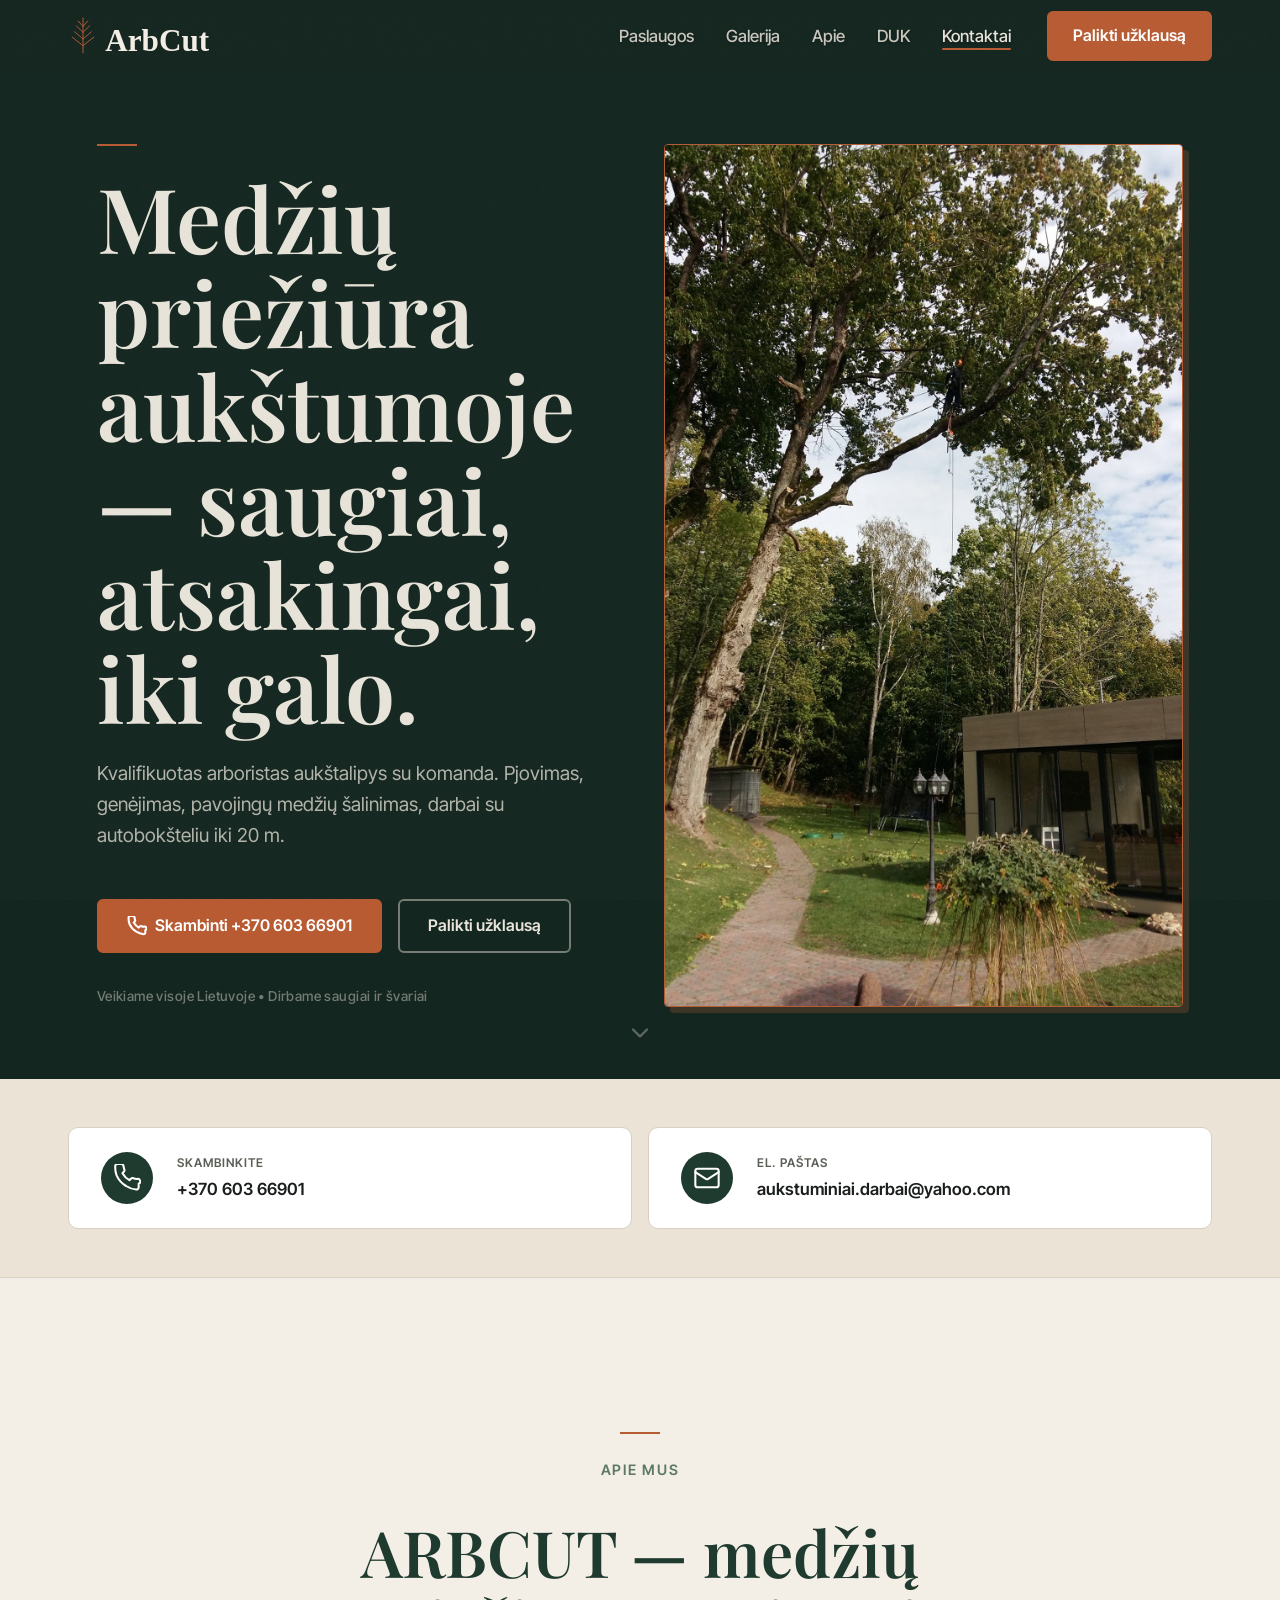
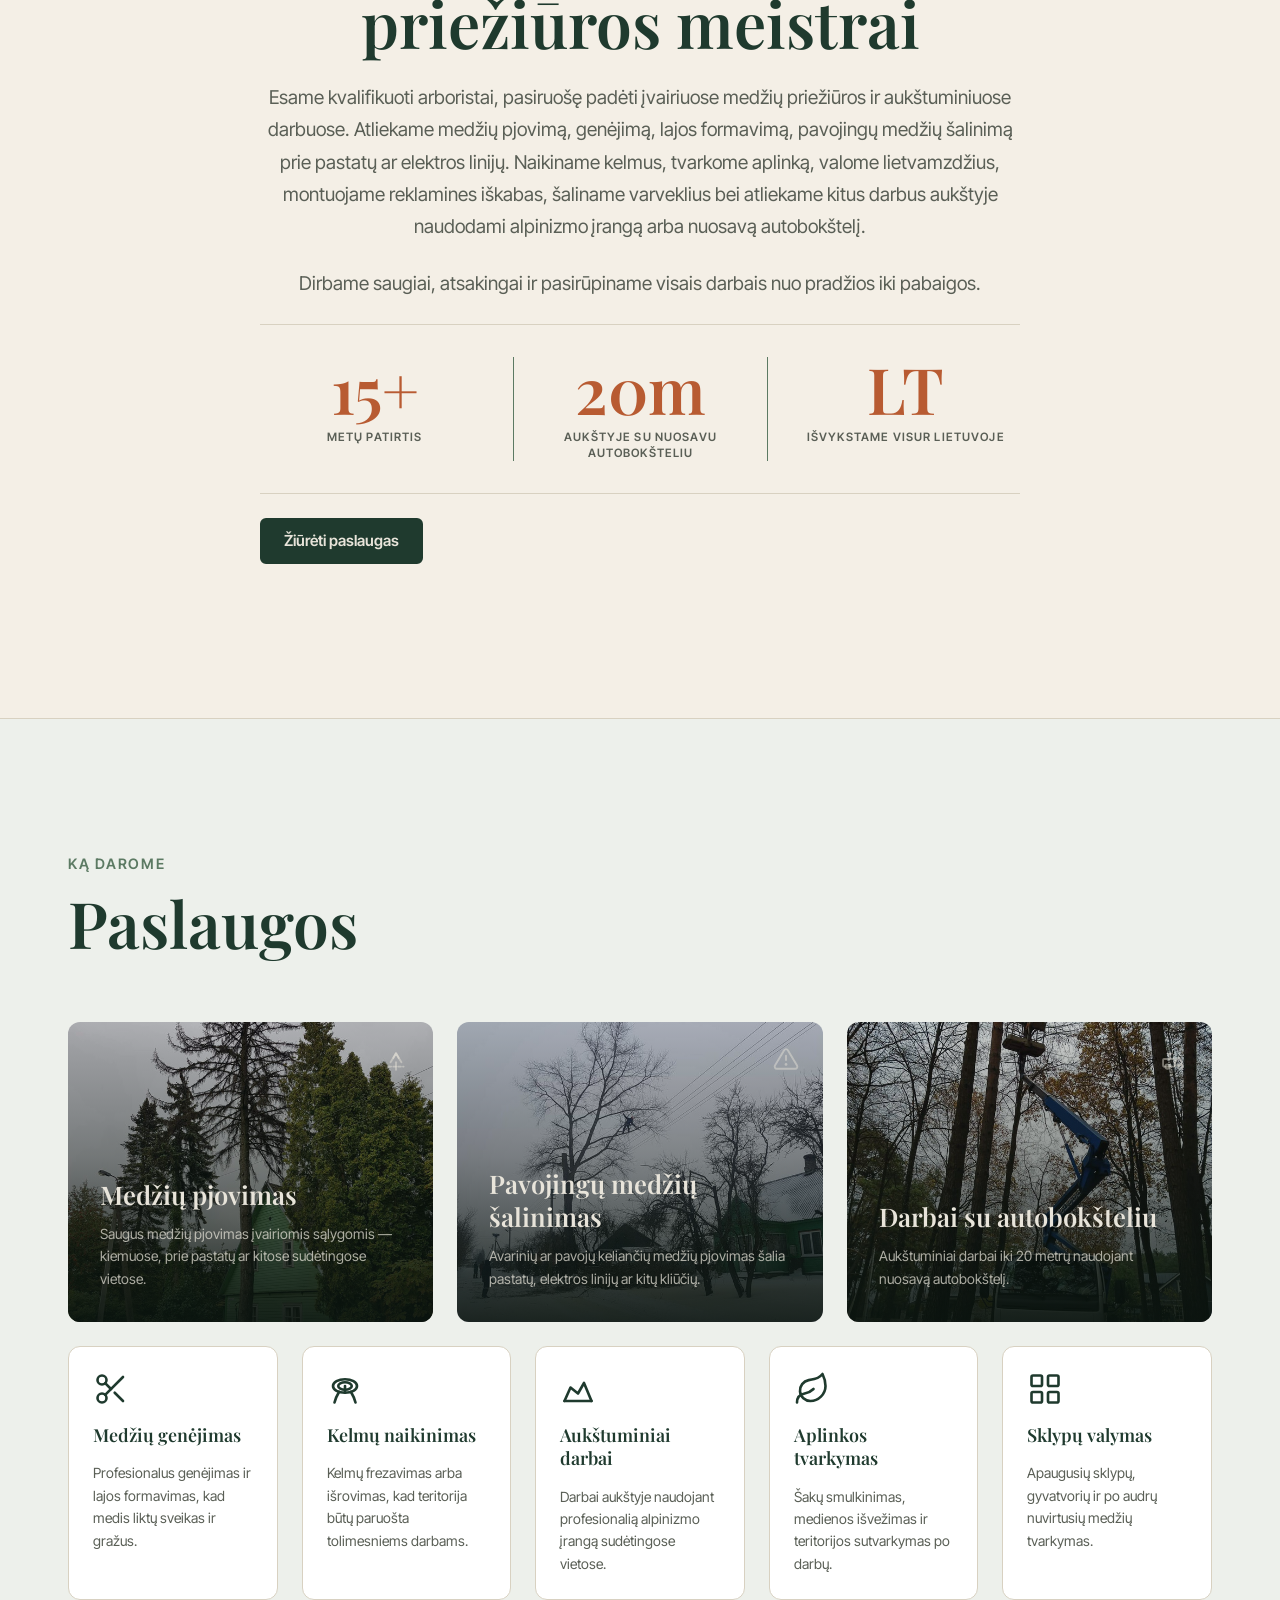
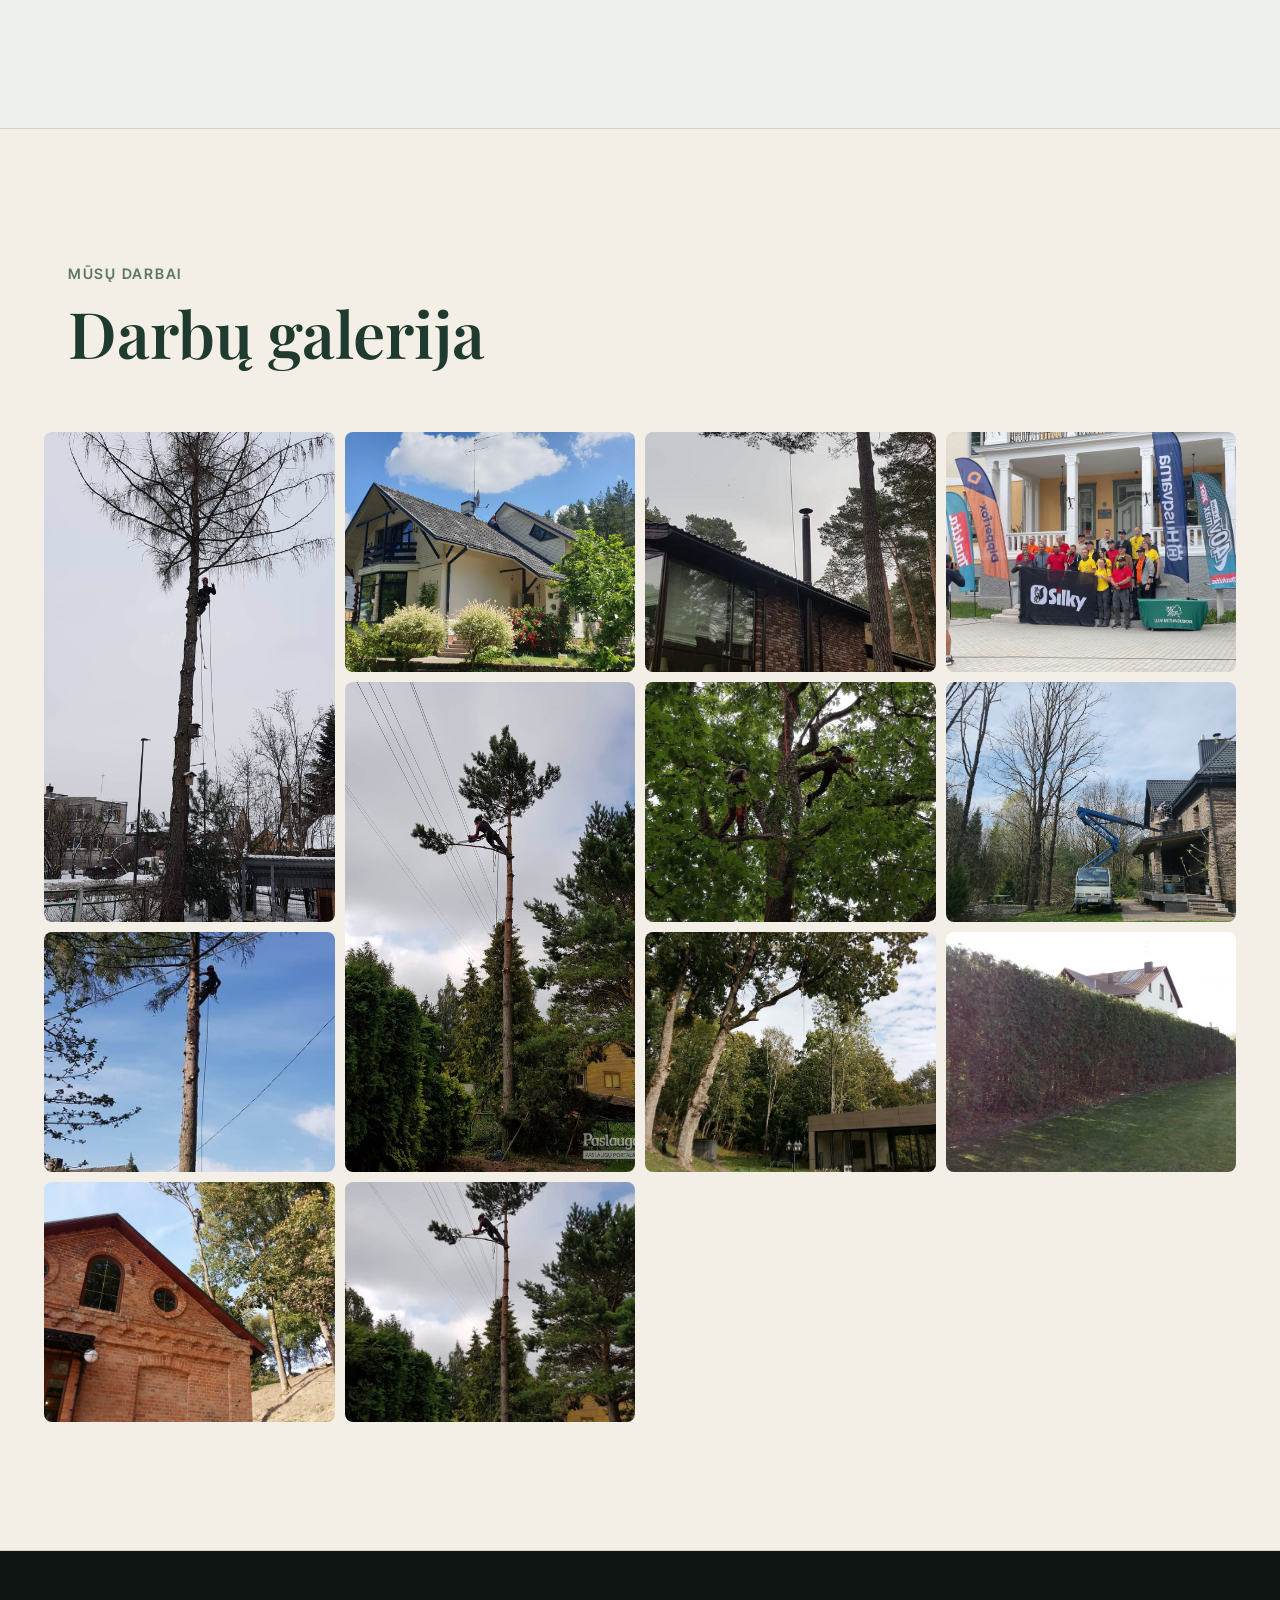
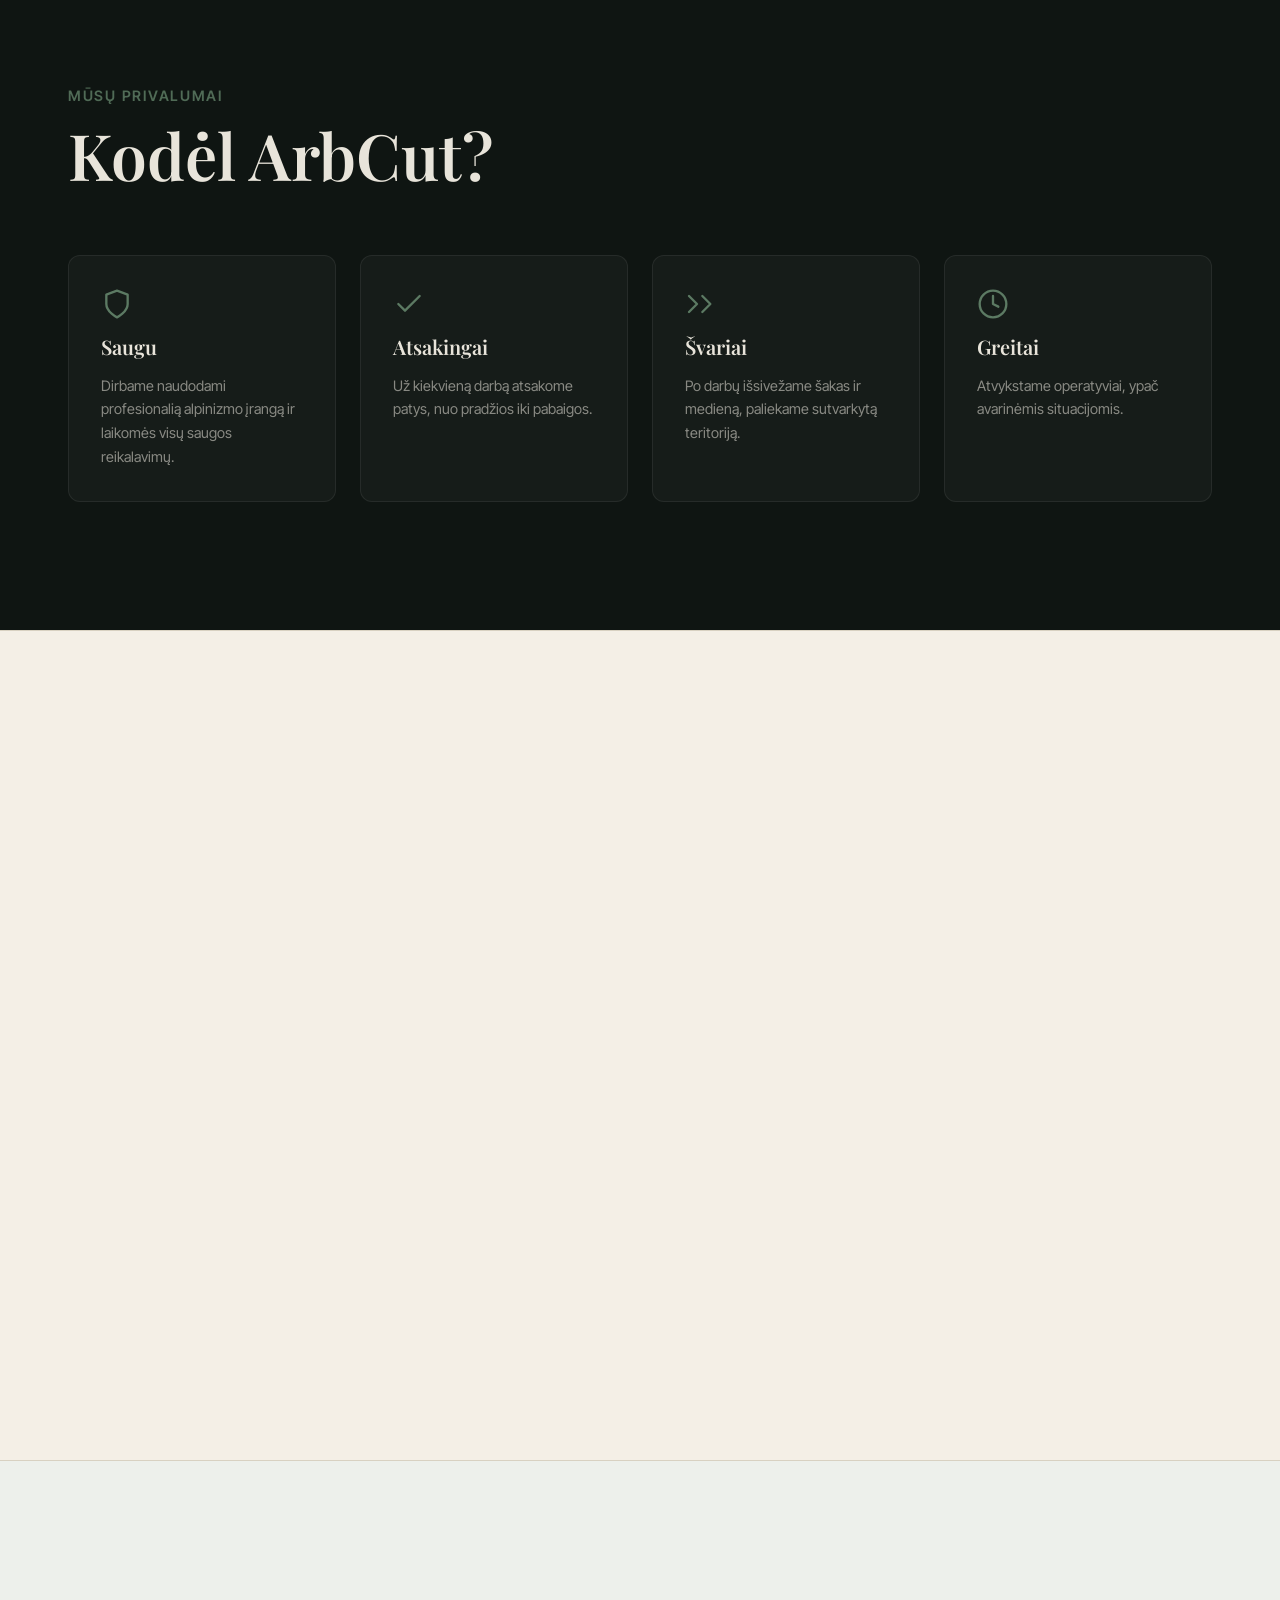
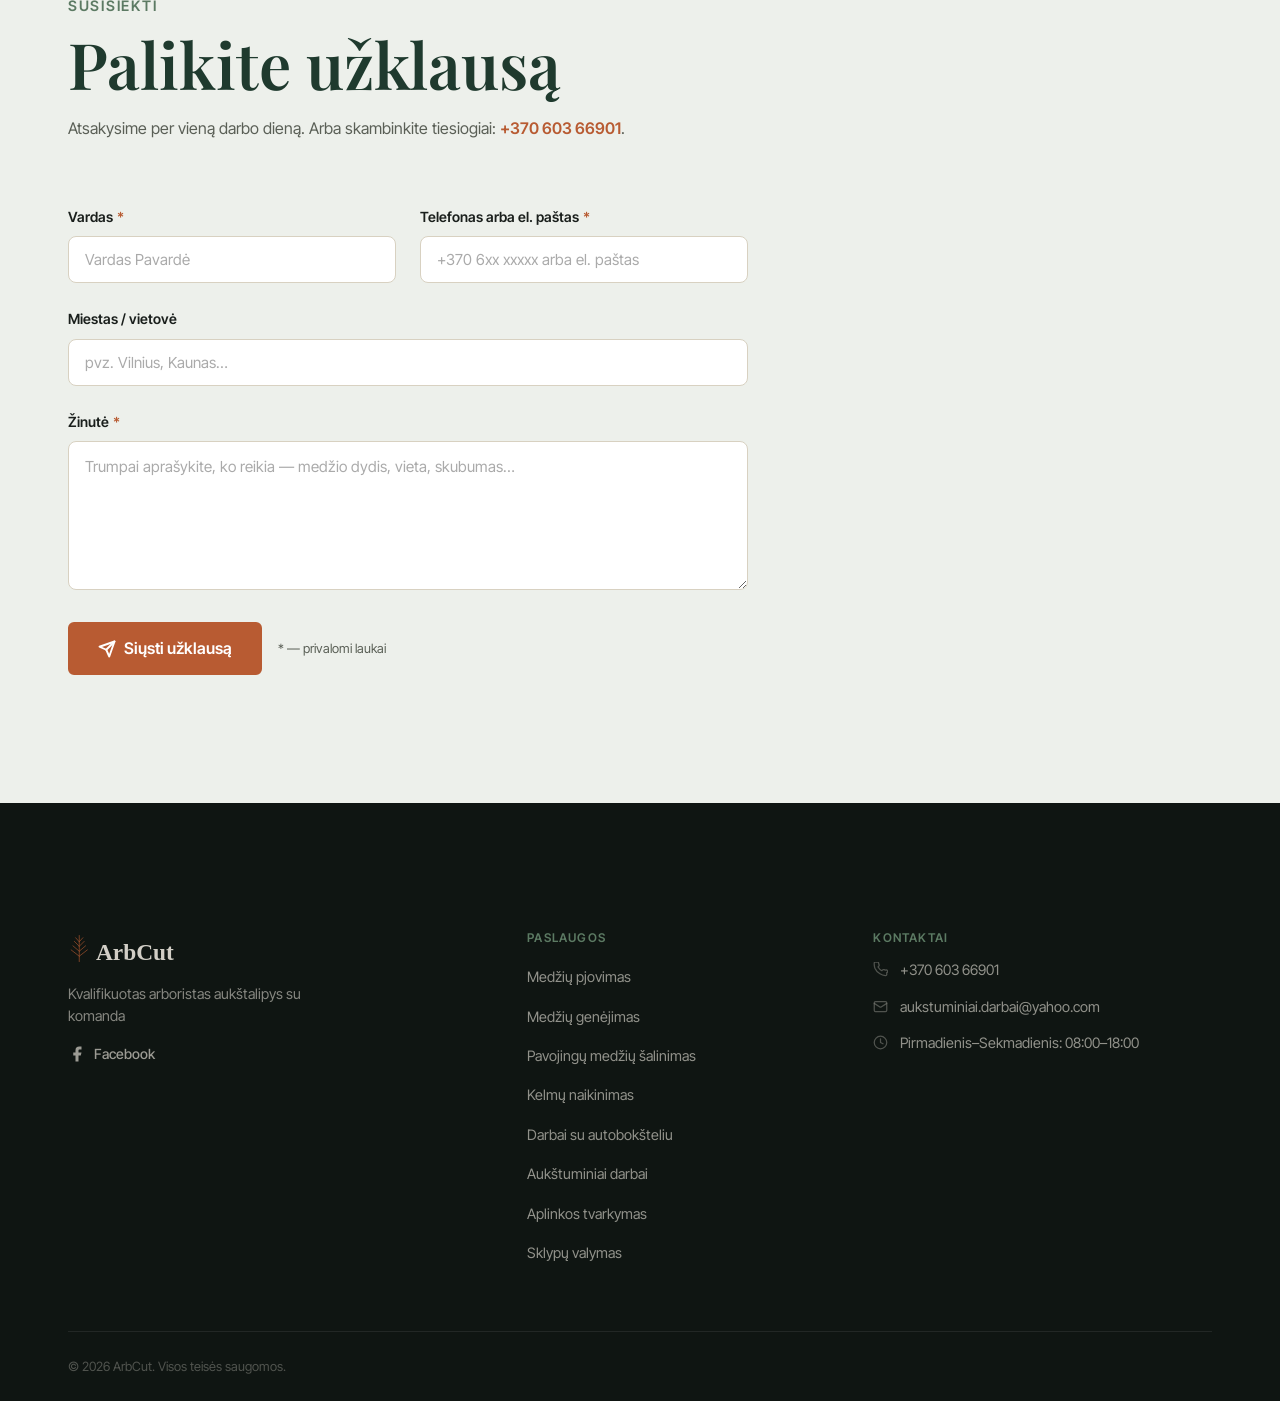
==== index.html @ 5ac26aef "Initial commit" ====
<!DOCTYPE html>
<html lang="lt">

<head>
  <meta charset="UTF-8" />
  <meta name="viewport" content="width=device-width, initial-scale=1.0" />

  <title>ArbCut — Medžių priežiūra ir aukštuminiai darbai Lietuvoje</title>
  <meta name="description"
    content="Kvalifikuotas arboristas aukštalipys. Medžių pjovimas, genėjimas, pavojingų medžių šalinimas, darbai su autobokšteliu iki 20 m. Skambinkite: +370 603 66901." />

  <!-- Open Graph -->
  <meta property="og:title" content="ArbCut — Medžių priežiūra ir aukštuminiai darbai Lietuvoje" />
  <meta property="og:description"
    content="Kvalifikuotas arboristas aukštalipys. Medžių pjovimas, genėjimas, pavojingų medžių šalinimas, darbai su autobokšteliu iki 20 m." />
  <meta property="og:type" content="website" />
  <meta property="og:image" content="assets/images/hero (2).jpg" />

  <!-- Fonts -->
  <link rel="preconnect" href="https://fonts.googleapis.com">
  <link rel="preconnect" href="https://fonts.gstatic.com" crossorigin>
  <link href="https://fonts.googleapis.com/css2?family=Playfair+Display:ital,wght@0,500;0,600;0,700;0,800;1,700&family=Inter+Tight:wght@400;500;600&display=swap" rel="stylesheet">

  <link rel="icon" type="image/svg+xml" href="assets/favicon.svg" />
  <link rel="stylesheet" href="styles.css" />

  <!-- Structured data -->
  <script type="application/ld+json">
  {
    "@context": "https://schema.org",
    "@type": "LocalBusiness",
    "name": "ArbCut",
    "telephone": "+37060366901",
    "email": "aukstuminiai.darbai@yahoo.com",
    "openingHours": "Mo-Su 08:00-18:00",
    "areaServed": { "@type": "Country", "name": "Lithuania" },
    "description": "Kvalifikuoti arboristai aukštalipiai. Medžių pjovimas, genėjimas, pavojingų medžių šalinimas, darbai su autobokšteliu."
  }
  </script>
</head>

<body>

  <!-- ============================================================
       HEADER
       ============================================================ -->
  <header class="site-header" id="top" role="banner">
    <div class="site-header__inner container">

      <a href="#top" class="site-header__logo" aria-label="ArbCut — grįžti į viršų">
        <img src="assets/logo-horizontal-light.svg" alt="ArbCut" class="site-header__logo-img site-header__logo--light" width="168" height="48" />
        <img src="assets/logo-horizontal.svg" alt="" class="site-header__logo-img site-header__logo--dark" width="168" height="48" aria-hidden="true" />
      </a>

      <nav class="site-nav" aria-label="Pagrindinis meniu">
        <ul class="site-nav__list" role="list">
          <li><a href="#paslaugos" class="site-nav__link">Paslaugos</a></li>
          <li><a href="#galerija" class="site-nav__link">Galerija</a></li>
          <li><a href="#apie" class="site-nav__link">Apie</a></li>
          <li><a href="#duk" class="site-nav__link">DUK</a></li>
          <li><a href="#kontaktai" class="site-nav__link">Kontaktai</a></li>
        </ul>
      </nav>

      <button type="button" class="btn btn--call site-header__cta" id="header-modal-trigger"
        data-modal-trigger aria-haspopup="dialog">
        Palikti užklausą
      </button>

      <button class="hamburger" aria-label="Atidaryti meniu" aria-expanded="false" aria-controls="mobile-menu">
        <span class="hamburger__bar"></span>
        <span class="hamburger__bar"></span>
        <span class="hamburger__bar"></span>
      </button>

    </div>
  </header>

  <!-- Mobile nav overlay -->
  <div class="mobile-menu" id="mobile-menu" role="dialog" aria-modal="true" aria-label="Mobilusis meniu" hidden>
    <button class="mobile-menu__close" aria-label="Uždaryti meniu">
      <svg width="24" height="24" viewBox="0 0 24 24" fill="none" stroke="currentColor" stroke-width="2"
        stroke-linecap="round" aria-hidden="true">
        <line x1="18" y1="6" x2="6" y2="18" />
        <line x1="6" y1="6" x2="18" y2="18" />
      </svg>
    </button>
    <nav>
      <ul class="mobile-menu__list" role="list">
        <li><a href="#paslaugos" class="mobile-menu__link">Paslaugos</a></li>
        <li><a href="#galerija" class="mobile-menu__link">Galerija</a></li>
        <li><a href="#apie" class="mobile-menu__link">Apie</a></li>
        <li><a href="#duk" class="mobile-menu__link">DUK</a></li>
        <li><a href="#kontaktai" class="mobile-menu__link">Kontaktai</a></li>
      </ul>
      <button type="button" class="btn btn--call btn--large mobile-menu__cta"
        data-modal-trigger aria-haspopup="dialog">
        Palikti užklausą
      </button>
    </nav>
  </div>

  <main>

    <!-- ============================================================
         HERO — solid forest-deep background, text left / photo right
         ============================================================ -->
    <section class="hero" id="hero" aria-label="Pagrindinis blokas">

      <div class="hero__inner container">

        <div class="hero__text">
          <div class="hero__rule" aria-hidden="true"></div>
          <h1 class="hero__headline js-reveal">
            Medžių priežiūra aukštumoje — saugiai, atsakingai, iki galo.
          </h1>
          <p class="hero__subheadline js-reveal">
            Kvalifikuotas arboristas aukštalipys su komanda. Pjovimas, genėjimas, pavojingų medžių šalinimas,
            darbai su autobokšteliu iki&nbsp;20&nbsp;m.
          </p>
          <div class="hero__ctas js-reveal">
            <a href="tel:+37060366901" class="btn btn--call btn--large">
              <svg width="20" height="20" viewBox="0 0 24 24" fill="none" stroke="currentColor" stroke-width="2.5"
                stroke-linecap="round" stroke-linejoin="round" aria-hidden="true">
                <path
                  d="M22 16.92v3a2 2 0 0 1-2.18 2 19.79 19.79 0 0 1-8.63-3.07A19.5 19.5 0 0 1 3.07 9.81 19.79 19.79 0 0 1 2 1.18 2 2 0 0 1 4 0h3a2 2 0 0 1 2 1.72 12.84 12.84 0 0 0 .7 2.81 2 2 0 0 1-.45 2.11L8.09 7.91a16 16 0 0 0 6 6l1.27-1.27a2 2 0 0 1 2.11-.45 12.84 12.84 0 0 0 2.81.7A2 2 0 0 1 22 16.92z" />
              </svg>
              Skambinti +370&nbsp;603&nbsp;66901
            </a>
            <button type="button" class="btn btn--outline-light btn--large"
              data-modal-trigger aria-haspopup="dialog">
              Palikti užklausą
            </button>
          </div>
          <p class="hero__trust js-reveal">
            Veikiame visoje Lietuvoje&nbsp;•&nbsp;Dirbame saugiai ir švariai
          </p>
        </div>

        <div class="hero__photo-col">
          <img src="assets/images/hero (2).jpg" alt="ArbCut arboristas dirba aukštumoje" class="hero__photo" loading="eager" />
        </div>

      </div>

      <div class="hero__scroll-indicator" aria-hidden="true">
        <svg width="28" height="28" viewBox="0 0 24 24" fill="none" stroke="currentColor" stroke-width="2"
          stroke-linecap="round" stroke-linejoin="round">
          <polyline points="6 9 12 15 18 9" />
        </svg>
      </div>

    </section>

    <!-- ============================================================
         CONTACT STRIP
         ============================================================ -->
    <section class="contact-strip" id="kontaktai-strip" aria-label="Greiti kontaktai">
      <div class="container">
        <div class="contact-strip__grid">

          <a href="tel:+37060366901" class="contact-card">
            <div class="contact-card__icon" aria-hidden="true">
              <svg width="28" height="28" viewBox="0 0 24 24" fill="none" stroke="currentColor" stroke-width="1.75"
                stroke-linecap="round" stroke-linejoin="round">
                <path
                  d="M22 16.92v3a2 2 0 0 1-2.18 2 19.79 19.79 0 0 1-8.63-3.07A19.5 19.5 0 0 1 3.07 9.81 19.79 19.79 0 0 1 2 1.18 2 2 0 0 1 4 0h3a2 2 0 0 1 2 1.72 12.84 12.84 0 0 0 .7 2.81 2 2 0 0 1-.45 2.11L8.09 7.91a16 16 0 0 0 6 6l1.27-1.27a2 2 0 0 1 2.11-.45 12.84 12.84 0 0 0 2.81.7A2 2 0 0 1 22 16.92z" />
              </svg>
            </div>
            <div class="contact-card__body">
              <span class="contact-card__label">Skambinkite</span>
              <span class="contact-card__value">+370 603 66901</span>
            </div>
          </a>

          <a href="mailto:aukstuminiai.darbai@yahoo.com" class="contact-card">
            <div class="contact-card__icon" aria-hidden="true">
              <svg width="28" height="28" viewBox="0 0 24 24" fill="none" stroke="currentColor" stroke-width="1.75"
                stroke-linecap="round" stroke-linejoin="round">
                <rect x="2" y="4" width="20" height="16" rx="2" />
                <path d="m22 7-8.97 5.7a1.94 1.94 0 0 1-2.06 0L2 7" />
              </svg>
            </div>
            <div class="contact-card__body">
              <span class="contact-card__label">El. paštas</span>
              <span class="contact-card__value">aukstuminiai.darbai@yahoo.com</span>
            </div>
          </a>

        </div>
      </div>
    </section>

    <!-- ============================================================
         ABOUT
         ============================================================ -->
    <section class="about" id="apie" aria-label="Apie ArbCut">
      <div class="container">
        <div class="about__content">

          <div class="about__rule js-reveal-scroll" aria-hidden="true"></div>
          <span class="section-eyebrow js-reveal-scroll">APIE MUS</span>
          <h2 class="about__title js-reveal-scroll">ARBCUT — medžių priežiūros meistrai</h2>
          <p class="about__body js-reveal-scroll">
            Esame kvalifikuoti arboristai, pasiruošę padėti įvairiuose medžių priežiūros ir aukštuminiuose darbuose.
            Atliekame medžių pjovimą, genėjimą, lajos formavimą, pavojingų medžių šalinimą prie pastatų ar elektros
            linijų. Naikiname kelmus, tvarkome aplinką, valome lietvamzdžius, montuojame reklamines iškabas, šaliname
            varveklius bei atliekame kitus darbus aukštyje naudodami alpinizmo įrangą arba nuosavą autobokštelį.
          </p>
          <p class="about__body js-reveal-scroll">
            Dirbame saugiai, atsakingai ir pasirūpiname visais darbais nuo pradžios iki pabaigos.
          </p>

          <div class="about__stats js-reveal-scroll">
            <div class="about__stat">
              <strong>15+</strong>
              <span>metų patirtis</span>
            </div>
            <div class="about__stat">
              <strong>20m</strong>
              <span>Aukštyje su nuosavu autobokšteliu</span>
            </div>
            <div class="about__stat">
              <strong>LT</strong>
              <span>Išvykstame visur Lietuvoje</span>
            </div>
          </div>

          <a href="#paslaugos" class="btn btn--forest js-reveal-scroll">Žiūrėti paslaugas</a>

        </div>
      </div>
    </section>

    <!-- ============================================================
         SERVICES
         ============================================================ -->
    <section class="services" id="paslaugos" aria-label="Paslaugos">
      <div class="container">
        <div class="section-header js-reveal-scroll">
          <span class="section-eyebrow">KĄ DAROME</span>
          <h2 class="section-title">Paslaugos</h2>
        </div>

        <!-- Featured 3: money-making services with background photos -->
        <div class="services__featured">

          <article class="service-card service-card--featured js-reveal-scroll"
            style="background-image: url('assets/images/Work1.jpg')">
            <div class="service-card__icon" aria-hidden="true">
              <svg width="28" height="28" viewBox="0 0 24 24" fill="none" stroke="currentColor" stroke-width="1.75"
                stroke-linecap="round" stroke-linejoin="round">
                <line x1="12" y1="22" x2="12" y2="15" />
                <path d="M7 15l5-8 5 8" />
                <path d="M9.5 11l2.5-4.5 2.5 4.5" />
                <line x1="5" y1="19" x2="19" y2="19" stroke-dasharray="2.5 2" />
              </svg>
            </div>
            <div class="service-card__featured-body">
              <h3 class="service-card__title">Medžių pjovimas</h3>
              <p class="service-card__desc">Saugus medžių pjovimas įvairiomis sąlygomis — kiemuose, prie pastatų ar
                kitose sudėtingose vietose.</p>
            </div>
          </article>

          <article class="service-card service-card--featured js-reveal-scroll"
            style="background-image: url('assets/images/Laidai.jpg')">
            <div class="service-card__icon" aria-hidden="true">
              <svg width="28" height="28" viewBox="0 0 24 24" fill="none" stroke="currentColor" stroke-width="1.75"
                stroke-linecap="round" stroke-linejoin="round">
                <path
                  d="M10.29 3.86L1.82 18a2 2 0 0 0 1.71 3h16.94a2 2 0 0 0 1.71-3L13.71 3.86a2 2 0 0 0-3.42 0z" />
                <line x1="12" y1="9" x2="12" y2="13" />
                <line x1="12" y1="17" x2="12.01" y2="17" stroke-width="2.5" />
              </svg>
            </div>
            <div class="service-card__featured-body">
              <h3 class="service-card__title">Pavojingų medžių šalinimas</h3>
              <p class="service-card__desc">Avarinių ar pavojų keliančių medžių pjovimas šalia pastatų, elektros
                linijų ar kitų kliūčių.</p>
            </div>
          </article>

          <article class="service-card service-card--featured js-reveal-scroll"
            style="background-image: url('assets/images/Technika.jpg')">
            <div class="service-card__icon" aria-hidden="true">
              <svg width="28" height="28" viewBox="0 0 24 24" fill="none" stroke="currentColor" stroke-width="1.75"
                stroke-linecap="round" stroke-linejoin="round">
                <rect x="1" y="12" width="11" height="7" rx="1" />
                <path d="M12 15.5l3-5 3 3.5v4H12" />
                <circle cx="5" cy="19" r="2" />
                <circle cx="17" cy="19" r="2" />
                <line x1="7" y1="12" x2="7" y2="7" />
                <line x1="5" y1="7" x2="9" y2="7" />
              </svg>
            </div>
            <div class="service-card__featured-body">
              <h3 class="service-card__title">Darbai su autobokšteliu</h3>
              <p class="service-card__desc">Aukštuminiai darbai iki 20 metrų naudojant nuosavą autobokštelį.</p>
            </div>
          </article>

        </div>

        <!-- Secondary 5: supporting services -->
        <div class="services__grid services__grid--secondary">

          <article class="service-card js-reveal-scroll">
            <div class="service-card__icon" aria-hidden="true">
              <svg width="36" height="36" viewBox="0 0 24 24" fill="none" stroke="currentColor" stroke-width="1.75"
                stroke-linecap="round" stroke-linejoin="round">
                <circle cx="6" cy="6" r="3" />
                <circle cx="6" cy="18" r="3" />
                <line x1="20" y1="4" x2="8.12" y2="15.88" />
                <line x1="14.47" y1="14.48" x2="20" y2="20" />
                <line x1="8.12" y1="8.12" x2="12" y2="12" />
              </svg>
            </div>
            <h3 class="service-card__title">Medžių genėjimas</h3>
            <p class="service-card__desc">Profesionalus genėjimas ir lajos formavimas, kad medis liktų sveikas ir
              gražus.</p>
          </article>

          <article class="service-card js-reveal-scroll">
            <div class="service-card__icon" aria-hidden="true">
              <svg width="36" height="36" viewBox="0 0 24 24" fill="none" stroke="currentColor" stroke-width="1.75"
                stroke-linecap="round" stroke-linejoin="round">
                <ellipse cx="12" cy="10" rx="8" ry="4.5" />
                <ellipse cx="12" cy="10" rx="4.5" ry="2.5" />
                <line x1="12" y1="10" x2="12" y2="14.5" />
                <path d="M8 14c-1.5 2.5-2.5 5-3 7" />
                <path d="M16 14c1.5 2.5 2.5 5 3 7" />
              </svg>
            </div>
            <h3 class="service-card__title">Kelmų naikinimas</h3>
            <p class="service-card__desc">Kelmų frezavimas arba išrovimas, kad teritorija būtų paruošta tolimesniems
              darbams.</p>
          </article>

          <article class="service-card js-reveal-scroll">
            <div class="service-card__icon" aria-hidden="true">
              <svg width="36" height="36" viewBox="0 0 24 24" fill="none" stroke="currentColor" stroke-width="1.75"
                stroke-linecap="round" stroke-linejoin="round">
                <polyline points="3,20 7,11 12,15 16,8 21,20" />
                <line x1="3" y1="20" x2="21" y2="20" />
              </svg>
            </div>
            <h3 class="service-card__title">Aukštuminiai darbai</h3>
            <p class="service-card__desc">Darbai aukštyje naudojant profesionalią alpinizmo įrangą sudėtingose
              vietose.</p>
          </article>

          <article class="service-card js-reveal-scroll">
            <div class="service-card__icon" aria-hidden="true">
              <svg width="36" height="36" viewBox="0 0 24 24" fill="none" stroke="currentColor" stroke-width="1.75"
                stroke-linecap="round" stroke-linejoin="round">
                <path d="M11 20A7 7 0 0 1 9.8 6.1C15.5 5 17 4.48 19 2c1 2 2 4.18 2 8 0 5.5-4.78 10-10 10z" />
                <path d="M2 21c0-3 1.85-5.36 5.08-6C9.5 14.52 12 13 13 12" />
              </svg>
            </div>
            <h3 class="service-card__title">Aplinkos tvarkymas</h3>
            <p class="service-card__desc">Šakų smulkinimas, medienos išvežimas ir teritorijos sutvarkymas po darbų.</p>
          </article>

          <article class="service-card js-reveal-scroll">
            <div class="service-card__icon" aria-hidden="true">
              <svg width="36" height="36" viewBox="0 0 24 24" fill="none" stroke="currentColor" stroke-width="1.75"
                stroke-linecap="round" stroke-linejoin="round">
                <rect x="3" y="3" width="7" height="7" rx="1" />
                <rect x="14" y="3" width="7" height="7" rx="1" />
                <rect x="14" y="14" width="7" height="7" rx="1" />
                <rect x="3" y="14" width="7" height="7" rx="1" />
              </svg>
            </div>
            <h3 class="service-card__title">Sklypų valymas</h3>
            <p class="service-card__desc">Apaugusių sklypų, gyvatvorių ir po audrų nuvirtusių medžių tvarkymas.</p>
          </article>

        </div>
      </div>
    </section>

    <!-- ============================================================
         GALLERY
         ============================================================ -->
    <section class="gallery" id="galerija" aria-label="Darbų galerija">
      <div class="container">
        <div class="section-header js-reveal-scroll">
          <span class="section-eyebrow">MŪSŲ DARBAI</span>
          <h2 class="section-title">Darbų galerija</h2>
        </div>
      </div>

      <div class="gallery__grid" role="list" aria-label="Darbų nuotraukos">

        <button class="gallery__item gallery__item--tall" role="listitem"
          data-src="assets/images/gallery/469310067_1019557870184363_5116671743805972945_n.jpg"
          data-caption="ArbCut darbai aukštumoje"
          aria-label="Atidaryti nuotrauką: ArbCut darbai aukštumoje">
          <img src="assets/images/gallery/469310067_1019557870184363_5116671743805972945_n.jpg"
            alt="ArbCut darbai aukštumoje" loading="lazy" />
          <span class="gallery__caption">Darbai aukštumoje</span>
        </button>

        <button class="gallery__item" role="listitem" data-src="assets/images/gallery/hero.jpg"
          data-caption="ArbCut arboristo darbai"
          aria-label="Atidaryti nuotrauką: ArbCut arboristo darbai">
          <img src="assets/images/gallery/hero.jpg" alt="ArbCut arboristo darbai" loading="lazy" />
          <span class="gallery__caption">ArbCut darbai</span>
        </button>

        <button class="gallery__item" role="listitem" data-src="assets/images/gallery/Geras namas.jpg"
          data-caption="Sutvarkyta aplinka prie namo"
          aria-label="Atidaryti nuotrauką: Sutvarkyta aplinka prie namo">
          <img src="assets/images/gallery/Geras namas.jpg" alt="Sutvarkyta aplinka prie namo" loading="lazy" />
          <span class="gallery__caption">Sutvarkyta aplinka</span>
        </button>

        <button class="gallery__item" role="listitem"
          data-src="assets/images/gallery/485918178_1101636811976468_3805495665804527561_n.jpg"
          data-caption="ArbCut medžių priežiūros darbai"
          aria-label="Atidaryti nuotrauką: Medžių priežiūros darbai">
          <img src="assets/images/gallery/485918178_1101636811976468_3805495665804527561_n.jpg"
            alt="ArbCut medžių priežiūros darbai" loading="lazy" />
          <span class="gallery__caption">Medžių priežiūra</span>
        </button>

        <button class="gallery__item gallery__item--tall" role="listitem"
          data-src="assets/images/gallery/Laidai2.jpg"
          data-caption="Darbai šalia elektros linijų"
          aria-label="Atidaryti nuotrauką: Darbai šalia elektros linijų">
          <img src="assets/images/gallery/Laidai2.jpg" alt="Darbai šalia elektros linijų" loading="lazy" />
          <span class="gallery__caption">Darbai prie elektros linijų</span>
        </button>

        <button class="gallery__item" role="listitem"
          data-src="assets/images/gallery/485962117_1101637068643109_4685495271631377000_n.jpg"
          data-caption="Medžių šalinimas šalia pastato"
          aria-label="Atidaryti nuotrauką: Medžių šalinimas šalia pastato">
          <img src="assets/images/gallery/485962117_1101637068643109_4685495271631377000_n.jpg"
            alt="Medžių šalinimas šalia pastato" loading="lazy" />
          <span class="gallery__caption">Šalinimas prie pastato</span>
        </button>

        <button class="gallery__item" role="listitem" data-src="assets/images/gallery/wrok3.jpg"
          data-caption="ArbCut atliktų darbų nuotrauka"
          aria-label="Atidaryti nuotrauką: ArbCut darbai">
          <img src="assets/images/gallery/wrok3.jpg" alt="ArbCut atliktų darbų nuotrauka" loading="lazy" />
          <span class="gallery__caption">ArbCut darbai</span>
        </button>

        <button class="gallery__item" role="listitem"
          data-src="assets/images/gallery/58933234_2410033542375070_8553843298911911936_n.jpg"
          data-caption="Medžio genėjimas ir lajos formavimas"
          aria-label="Atidaryti nuotrauką: Medžio genėjimas">
          <img src="assets/images/gallery/58933234_2410033542375070_8553843298911911936_n.jpg"
            alt="Medžio genėjimas ir lajos formavimas" loading="lazy" />
          <span class="gallery__caption">Genėjimas ir lajos formavimas</span>
        </button>

        <button class="gallery__item" role="listitem" data-src="assets/images/gallery/Geras namas2.jpg"
          data-caption="Aplinkos tvarkymas prie namo"
          aria-label="Atidaryti nuotrauką: Aplinkos tvarkymas prie namo">
          <img src="assets/images/gallery/Geras namas2.jpg" alt="Aplinkos tvarkymas prie namo" loading="lazy" />
          <span class="gallery__caption">Aplinkos tvarkymas</span>
        </button>

        <button class="gallery__item" role="listitem"
          data-src="assets/images/gallery/60338341_2429874783724279_1877836238128414720_n.jpg"
          data-caption="Arboristo darbai su alpinizmo įranga"
          aria-label="Atidaryti nuotrauką: Arboristo darbai">
          <img src="assets/images/gallery/60338341_2429874783724279_1877836238128414720_n.jpg"
            alt="Arboristo darbai su alpinizmo įranga" loading="lazy" />
          <span class="gallery__caption">Aukštuminiai darbai</span>
        </button>

        <button class="gallery__item" role="listitem"
          data-src="assets/images/gallery/51851939_2281558311889261_4616690763428790272_n.jpg"
          data-caption="Pavojingo medžio šalinimas"
          aria-label="Atidaryti nuotrauką: Pavojingo medžio šalinimas">
          <img src="assets/images/gallery/51851939_2281558311889261_4616690763428790272_n.jpg"
            alt="Pavojingo medžio šalinimas" loading="lazy" />
          <span class="gallery__caption">Pavojingo medžio šalinimas</span>
        </button>

        <button class="gallery__item" role="listitem"
          data-src="assets/images/gallery/67232092_2558578524187237_1548003215314780160_n.jpg"
          data-caption="Sklypų valymas ir tvarkymas"
          aria-label="Atidaryti nuotrauką: Sklypų valymas">
          <img src="assets/images/gallery/67232092_2558578524187237_1548003215314780160_n.jpg"
            alt="Sklypų valymas ir tvarkymas" loading="lazy" />
          <span class="gallery__caption">Sklypų valymas</span>
        </button>

      </div>
    </section>

    <!-- ============================================================
         WHY ARBCUT
         ============================================================ -->
    <section class="why-arbcut" id="kodel" aria-label="Kodėl ArbCut">
      <div class="container">
        <div class="section-header section-header--light js-reveal-scroll">
          <span class="section-eyebrow section-eyebrow--light">MŪSŲ PRIVALUMAI</span>
          <h2 class="section-title section-title--light">Kodėl ArbCut?</h2>
        </div>

        <div class="why__grid">

          <div class="why-card js-reveal-scroll">
            <div class="why-card__icon" aria-hidden="true">
              <svg width="32" height="32" viewBox="0 0 24 24" fill="none" stroke="currentColor" stroke-width="1.75"
                stroke-linecap="round" stroke-linejoin="round">
                <path d="M12 22s8-4 8-10V5l-8-3-8 3v7c0 6 8 10 8 10z" />
              </svg>
            </div>
            <h3 class="why-card__title">Saugu</h3>
            <p class="why-card__desc">Dirbame naudodami profesionalią alpinizmo įrangą ir laikomės visų saugos
              reikalavimų.</p>
          </div>

          <div class="why-card js-reveal-scroll">
            <div class="why-card__icon" aria-hidden="true">
              <svg width="32" height="32" viewBox="0 0 24 24" fill="none" stroke="currentColor" stroke-width="1.75"
                stroke-linecap="round" stroke-linejoin="round">
                <polyline points="20 6 9 17 4 12" />
              </svg>
            </div>
            <h3 class="why-card__title">Atsakingai</h3>
            <p class="why-card__desc">Už kiekvieną darbą atsakome patys, nuo pradžios iki pabaigos.</p>
          </div>

          <div class="why-card js-reveal-scroll">
            <div class="why-card__icon" aria-hidden="true">
              <svg width="32" height="32" viewBox="0 0 24 24" fill="none" stroke="currentColor" stroke-width="1.75"
                stroke-linecap="round" stroke-linejoin="round">
                <path d="M3 6l6 6-6 6" />
                <path d="M13 6l6 6-6 6" />
              </svg>
            </div>
            <h3 class="why-card__title">Švariai</h3>
            <p class="why-card__desc">Po darbų išsivežame šakas ir medieną, paliekame sutvarkytą teritoriją.</p>
          </div>

          <div class="why-card js-reveal-scroll">
            <div class="why-card__icon" aria-hidden="true">
              <svg width="32" height="32" viewBox="0 0 24 24" fill="none" stroke="currentColor" stroke-width="1.75"
                stroke-linecap="round" stroke-linejoin="round">
                <circle cx="12" cy="12" r="10" />
                <polyline points="12 6 12 12 16 14" />
              </svg>
            </div>
            <h3 class="why-card__title">Greitai</h3>
            <p class="why-card__desc">Atvykstame operatyviai, ypač avarinėmis situacijomis.</p>
          </div>

        </div>
      </div>
    </section>

    <!-- ============================================================
         FAQ
         ============================================================ -->
    <section class="faq" id="duk" aria-label="Dažniausiai užduodami klausimai">
      <div class="container">
        <div class="section-header js-reveal-scroll">
          <span class="section-eyebrow">DUK</span>
          <h2 class="section-title">Dažniausiai užduodami klausimai</h2>
        </div>

        <div class="faq__list" role="list">

          <details class="faq__item js-reveal-scroll" role="listitem">
            <summary class="faq__question">
              Ar dirbate visoje Lietuvoje?
              <svg class="faq__chevron" width="20" height="20" viewBox="0 0 24 24" fill="none" stroke="currentColor"
                stroke-width="2" stroke-linecap="round" stroke-linejoin="round" aria-hidden="true">
                <polyline points="6 9 12 15 18 9" />
              </svg>
            </summary>
            <div class="faq__answer">
              <p>Taip, išvykstame į visus Lietuvos regionus. Didesniems objektams sutariame individualiai.</p>
            </div>
          </details>

          <details class="faq__item js-reveal-scroll" role="listitem">
            <summary class="faq__question">
              Ar galite dirbti prie elektros linijų?
              <svg class="faq__chevron" width="20" height="20" viewBox="0 0 24 24" fill="none" stroke="currentColor"
                stroke-width="2" stroke-linecap="round" stroke-linejoin="round" aria-hidden="true">
                <polyline points="6 9 12 15 18 9" />
              </svg>
            </summary>
            <div class="faq__answer">
              <p>Taip, turime patirties dirbti pavojingose vietose šalia elektros linijų ir pastatų.</p>
            </div>
          </details>

          <details class="faq__item js-reveal-scroll" role="listitem">
            <summary class="faq__question">
              Ar išsivežate medieną ir šakas?
              <svg class="faq__chevron" width="20" height="20" viewBox="0 0 24 24" fill="none" stroke="currentColor"
                stroke-width="2" stroke-linecap="round" stroke-linejoin="round" aria-hidden="true">
                <polyline points="6 9 12 15 18 9" />
              </svg>
            </summary>
            <div class="faq__answer">
              <p>Taip, po darbų sutvarkome teritoriją ir išsivežame visas liekanas.</p>
            </div>
          </details>

          <details class="faq__item js-reveal-scroll" role="listitem">
            <summary class="faq__question">
              Koks yra darbų įkainis?
              <svg class="faq__chevron" width="20" height="20" viewBox="0 0 24 24" fill="none" stroke="currentColor"
                stroke-width="2" stroke-linecap="round" stroke-linejoin="round" aria-hidden="true">
                <polyline points="6 9 12 15 18 9" />
              </svg>
            </summary>
            <div class="faq__answer">
              <p>Kaina priklauso nuo darbų apimties ir sudėtingumo. Susisiekite — pateiksime individualų pasiūlymą.</p>
            </div>
          </details>

          <details class="faq__item js-reveal-scroll" role="listitem">
            <summary class="faq__question">
              Ar dirbate savaitgaliais?
              <svg class="faq__chevron" width="20" height="20" viewBox="0 0 24 24" fill="none" stroke="currentColor"
                stroke-width="2" stroke-linecap="round" stroke-linejoin="round" aria-hidden="true">
                <polyline points="6 9 12 15 18 9" />
              </svg>
            </summary>
            <div class="faq__answer">
              <p>Taip, dirbame kasdien 08:00–18:00, įskaitant savaitgalius.</p>
            </div>
          </details>

          <!-- PLACEHOLDER: client to confirm whether they carry liability insurance -->
          <!-- <details class="faq__item" ...>Ar turite draudimą?</details> -->

        </div>
      </div>
    </section>

    <!-- ============================================================
         CONTACT FORM
         ============================================================ -->
    <section class="contact-form-section" id="kontaktai" aria-label="Užklausos forma">
      <div class="container">

        <div class="contact-form__header js-reveal-scroll">
          <span class="section-eyebrow">SUSISIEKTI</span>
          <h2 class="section-title">Palikite užklausą</h2>
          <p class="contact-form__subtext">
            Atsakysime per vieną darbo dieną. Arba skambinkite tiesiogiai:
            <a href="tel:+37060366901" class="contact-form__phone-link">+370 603 66901</a>.
          </p>
        </div>

        <!--
          Web3Forms: sign up at https://web3forms.com to get a free access key.
          Replace YOUR_WEB3FORMS_ACCESS_KEY below with the key tied to aukstuminiai.darbai@yahoo.com.
          The redirect URL must be absolute — update it once the domain is live.
        -->
        <form class="contact-form js-reveal-scroll" action="https://api.web3forms.com/submit" method="POST" novalidate
          id="contact-form">
          <!-- Web3Forms config -->
          <input type="hidden" name="access_key" value="YOUR_WEB3FORMS_ACCESS_KEY" />
          <input type="hidden" name="subject" value="Nauja užklausa iš ArbCut svetainės" />
          <input type="hidden" name="from_name" value="ArbCut svetainė" />
          <!-- Redirect after successful submit — update to absolute URL when domain is live -->
          <input type="hidden" name="redirect" value="success.html" />
          <!-- Honeypot spam protection -->
          <input type="checkbox" name="botcheck" style="display:none" tabindex="-1" aria-hidden="true" />

          <div class="contact-form__row">
            <div class="form-field">
              <label class="form-field__label" for="f-name">
                Vardas <span class="form-field__required" aria-hidden="true">*</span>
              </label>
              <input class="form-field__input" type="text" id="f-name" name="Vardas" autocomplete="given-name" required
                placeholder="Vardas Pavardė" />
            </div>

            <div class="form-field">
              <label class="form-field__label" for="f-contact">
                Telefonas arba el. paštas <span class="form-field__required" aria-hidden="true">*</span>
              </label>
              <input class="form-field__input" type="text" id="f-contact" name="Kontaktai" autocomplete="tel" required
                placeholder="+370 6xx xxxxx arba el. paštas" />
            </div>
          </div>

          <div class="form-field">
            <label class="form-field__label" for="f-city">
              Miestas / vietovė
            </label>
            <input class="form-field__input" type="text" id="f-city" name="Miestas" autocomplete="address-level2"
              placeholder="pvz. Vilnius, Kaunas…" />
          </div>

          <div class="form-field">
            <label class="form-field__label" for="f-message">
              Žinutė <span class="form-field__required" aria-hidden="true">*</span>
            </label>
            <textarea class="form-field__input form-field__input--textarea" id="f-message" name="Žinutė" required
              rows="5" placeholder="Trumpai aprašykite, ko reikia — medžio dydis, vieta, skubumas…"></textarea>
          </div>

          <div class="contact-form__footer">
            <button type="submit" class="btn btn--call btn--large contact-form__submit">
              <svg class="btn__icon" width="18" height="18" viewBox="0 0 24 24" fill="none" stroke="currentColor"
                stroke-width="2.5" stroke-linecap="round" stroke-linejoin="round" aria-hidden="true">
                <line x1="22" y1="2" x2="11" y2="13" />
                <polygon points="22 2 15 22 11 13 2 9 22 2" />
              </svg>
              Siųsti užklausą
            </button>
            <p class="contact-form__note">
              * — privalomi laukai
            </p>
          </div>

        </form>

      </div>
    </section>

  </main>

  <!-- ============================================================
       FOOTER
       ============================================================ -->
  <footer class="site-footer" role="contentinfo">
    <div class="site-footer__inner container">

      <div class="site-footer__grid">

        <div class="site-footer__brand">
          <a href="#top" class="site-footer__logo-link" aria-label="ArbCut — grįžti į viršų">
            <img src="assets/logo-horizontal-light.svg" alt="ArbCut" class="site-footer__logo-img" width="126" height="36" />
          </a>
          <p class="site-footer__tagline">Kvalifikuotas arboristas aukštalipys su komanda</p>
          <a href="https://www.facebook.com/MesGalimeTaiPadaryti/" class="site-footer__social" target="_blank"
            rel="noopener noreferrer" aria-label="ArbCut Facebook puslapis">
            <svg width="18" height="18" viewBox="0 0 24 24" fill="currentColor" aria-hidden="true">
              <path d="M18 2h-3a5 5 0 0 0-5 5v3H7v4h3v8h4v-8h3l1-4h-4V7a1 1 0 0 1 1-1h3z" />
            </svg>
            Facebook
          </a>
        </div>

        <div class="site-footer__col">
          <h3 class="site-footer__heading">Paslaugos</h3>
          <ul class="site-footer__links" role="list">
            <li><a href="#paslaugos">Medžių pjovimas</a></li>
            <li><a href="#paslaugos">Medžių genėjimas</a></li>
            <li><a href="#paslaugos">Pavojingų medžių šalinimas</a></li>
            <li><a href="#paslaugos">Kelmų naikinimas</a></li>
            <li><a href="#paslaugos">Darbai su autobokšteliu</a></li>
            <li><a href="#paslaugos">Aukštuminiai darbai</a></li>
            <li><a href="#paslaugos">Aplinkos tvarkymas</a></li>
            <li><a href="#paslaugos">Sklypų valymas</a></li>
          </ul>
        </div>

        <div class="site-footer__col">
          <h3 class="site-footer__heading">Kontaktai</h3>
          <ul class="site-footer__contact" role="list">
            <li>
              <svg width="15" height="15" viewBox="0 0 24 24" fill="none" stroke="currentColor" stroke-width="2"
                stroke-linecap="round" stroke-linejoin="round" aria-hidden="true">
                <path
                  d="M22 16.92v3a2 2 0 0 1-2.18 2 19.79 19.79 0 0 1-8.63-3.07A19.5 19.5 0 0 1 3.07 9.81 19.79 19.79 0 0 1 2 1.18 2 2 0 0 1 4 0h3a2 2 0 0 1 2 1.72 12.84 12.84 0 0 0 .7 2.81 2 2 0 0 1-.45 2.11L8.09 7.91a16 16 0 0 0 6 6l1.27-1.27a2 2 0 0 1 2.11-.45 12.84 12.84 0 0 0 2.81.7A2 2 0 0 1 22 16.92z" />
              </svg>
              <a href="tel:+37060366901">+370 603 66901</a>
            </li>
            <li>
              <svg width="15" height="15" viewBox="0 0 24 24" fill="none" stroke="currentColor" stroke-width="2"
                stroke-linecap="round" stroke-linejoin="round" aria-hidden="true">
                <rect x="2" y="4" width="20" height="16" rx="2" />
                <path d="m22 7-8.97 5.7a1.94 1.94 0 0 1-2.06 0L2 7" />
              </svg>
              <a href="mailto:aukstuminiai.darbai@yahoo.com">aukstuminiai.darbai@yahoo.com</a>
            </li>
            <li>
              <svg width="15" height="15" viewBox="0 0 24 24" fill="none" stroke="currentColor" stroke-width="2"
                stroke-linecap="round" stroke-linejoin="round" aria-hidden="true">
                <circle cx="12" cy="12" r="10" />
                <polyline points="12 6 12 12 16 14" />
              </svg>
              <span>Pirmadienis–Sekmadienis: 08:00–18:00</span>
            </li>
          </ul>
        </div>

      </div>

      <div class="site-footer__bottom">
        <p>© 2026 ArbCut. Visos teisės saugomos.</p>
      </div>

    </div>
  </footer>

  <!-- ============================================================
       STICKY MOBILE CALL BUTTON
       ============================================================ -->
  <a href="tel:+37060366901" class="sticky-call" id="sticky-call" aria-label="Skambinti ArbCut">
    <svg width="26" height="26" viewBox="0 0 24 24" fill="none" stroke="currentColor" stroke-width="2.5"
      stroke-linecap="round" stroke-linejoin="round" aria-hidden="true">
      <path
        d="M22 16.92v3a2 2 0 0 1-2.18 2 19.79 19.79 0 0 1-8.63-3.07A19.5 19.5 0 0 1 3.07 9.81 19.79 19.79 0 0 1 2 1.18 2 2 0 0 1 4 0h3a2 2 0 0 1 2 1.72 12.84 12.84 0 0 0 .7 2.81 2 2 0 0 1-.45 2.11L8.09 7.91a16 16 0 0 0 6 6l1.27-1.27a2 2 0 0 1 2.11-.45 12.84 12.84 0 0 0 2.81.7A2 2 0 0 1 22 16.92z" />
    </svg>
  </a>

  <!-- ============================================================
       LIGHTBOX
       ============================================================ -->
  <div class="lightbox" id="lightbox" role="dialog" aria-modal="true" aria-label="Nuotraukos peržiūra" hidden>
    <button class="lightbox__close" aria-label="Uždaryti">
      <svg width="24" height="24" viewBox="0 0 24 24" fill="none" stroke="currentColor" stroke-width="2"
        stroke-linecap="round" aria-hidden="true">
        <line x1="18" y1="6" x2="6" y2="18" />
        <line x1="6" y1="6" x2="18" y2="18" />
      </svg>
    </button>
    <button class="lightbox__prev" aria-label="Ankstesnė nuotrauka">
      <svg width="28" height="28" viewBox="0 0 24 24" fill="none" stroke="currentColor" stroke-width="2"
        stroke-linecap="round" stroke-linejoin="round" aria-hidden="true">
        <polyline points="15 18 9 12 15 6" />
      </svg>
    </button>
    <div class="lightbox__stage">
      <img class="lightbox__img" src="" alt="" />
      <p class="lightbox__caption"></p>
    </div>
    <button class="lightbox__next" aria-label="Kita nuotrauka">
      <svg width="28" height="28" viewBox="0 0 24 24" fill="none" stroke="currentColor" stroke-width="2"
        stroke-linecap="round" stroke-linejoin="round" aria-hidden="true">
        <polyline points="9 18 15 12 9 6" />
      </svg>
    </button>
  </div>

  <!-- ============================================================
       INQUIRY MODAL
       ============================================================ -->
  <div class="inquiry-modal" id="inquiry-modal" role="dialog" aria-modal="true"
    aria-labelledby="modal-title" hidden>

    <div class="inquiry-modal__backdrop"></div>

    <div class="inquiry-modal__panel">
      <button class="inquiry-modal__close" aria-label="Uždaryti">
        <svg width="18" height="18" viewBox="0 0 24 24" fill="none" stroke="currentColor" stroke-width="2"
          stroke-linecap="round" aria-hidden="true">
          <line x1="18" y1="6" x2="6" y2="18" />
          <line x1="6" y1="6" x2="18" y2="18" />
        </svg>
      </button>

      <div>
        <h2 class="inquiry-modal__title" id="modal-title">Palikti užklausą</h2>
        <p class="inquiry-modal__sub">
          Atsakysime per vieną darbo dieną. Arba skambinkite tiesiogiai:
          <a href="tel:+37060366901" class="contact-form__phone-link">+370&nbsp;603&nbsp;66901</a>.
        </p>
      </div>

      <form class="contact-form inquiry-modal__form" action="https://api.web3forms.com/submit" method="POST"
        novalidate id="modal-contact-form">
        <input type="hidden" name="access_key" value="YOUR_WEB3FORMS_ACCESS_KEY" />
        <input type="hidden" name="subject" value="Nauja užklausa iš ArbCut svetainės (modalas)" />
        <input type="hidden" name="from_name" value="ArbCut svetainė" />
        <input type="hidden" name="redirect" value="success.html" />
        <input type="checkbox" name="botcheck" style="display:none" tabindex="-1" aria-hidden="true" />

        <div class="contact-form__row">
          <div class="form-field">
            <label class="form-field__label" for="m-name">
              Vardas <span class="form-field__required" aria-hidden="true">*</span>
            </label>
            <input class="form-field__input" type="text" id="m-name" name="Vardas" autocomplete="given-name"
              required placeholder="Vardas Pavardė" />
          </div>
          <div class="form-field">
            <label class="form-field__label" for="m-contact">
              Telefonas arba el. paštas <span class="form-field__required" aria-hidden="true">*</span>
            </label>
            <input class="form-field__input" type="text" id="m-contact" name="Kontaktai" autocomplete="tel"
              required placeholder="+370 6xx xxxxx arba el. paštas" />
          </div>
        </div>

        <div class="form-field">
          <label class="form-field__label" for="m-city">Miestas / vietovė</label>
          <input class="form-field__input" type="text" id="m-city" name="Miestas" autocomplete="address-level2"
            placeholder="pvz. Vilnius, Kaunas…" />
        </div>

        <div class="form-field">
          <label class="form-field__label" for="m-message">
            Žinutė <span class="form-field__required" aria-hidden="true">*</span>
          </label>
          <textarea class="form-field__input form-field__input--textarea" id="m-message" name="Žinutė"
            required rows="4" placeholder="Trumpai aprašykite, ko reikia…"></textarea>
        </div>

        <div class="contact-form__footer">
          <button type="submit" class="btn btn--call btn--large contact-form__submit">
            <svg class="btn__icon" width="18" height="18" viewBox="0 0 24 24" fill="none" stroke="currentColor"
              stroke-width="2.5" stroke-linecap="round" stroke-linejoin="round" aria-hidden="true">
              <line x1="22" y1="2" x2="11" y2="13" />
              <polygon points="22 2 15 22 11 13 2 9 22 2" />
            </svg>
            Siųsti užklausą
          </button>
          <p class="contact-form__note">* — privalomi laukai</p>
        </div>
      </form>
    </div>
  </div>

  <script src="script.js" defer></script>

</body>

</html>
---- styles.css ----
/* ============================================================
   DESIGN SYSTEM
   ============================================================ */

:root {
  /* Colors */
  --color-bg:          #0F1512;
  --color-bg-cream:    #F4EFE6;
  --color-bg-card:     #FFFFFF;
  --color-forest:      #1F3A2E;
  --color-forest-deep: #142620;
  --color-moss:        #5C7A63;
  --color-bark:        #3E2C1F;
  --color-rust:        #B85B32;
  --color-text:        #1A1F1C;
  --color-text-muted:  #5A5F56;
  --color-text-light:  #E8E4DA;
  --color-border:      #D8D1C1;

  /* Spacing scale */
  --space-1:  4px;
  --space-2:  8px;
  --space-3:  12px;
  --space-4:  16px;
  --space-5:  24px;
  --space-6:  32px;
  --space-7:  48px;
  --space-8:  64px;
  --space-9:  96px;
  --space-10: 128px;

  /* Layout */
  --max-width:      1240px;
  --gutter:         24px;
  --section-py:     clamp(64px, 10vw, 128px);
  --header-height:  72px;

  /* Typography */
  --font-display: 'Playfair Display', Georgia, serif;
  --font-body:    'Inter Tight', system-ui, -apple-system, sans-serif;

  /* Shadows */
  --shadow-card:  0 10px 30px -15px rgba(20, 38, 32, 0.35);
  --shadow-heavy: 0 20px 60px -20px rgba(20, 38, 32, 0.5);

  /* Transitions */
  --t-fast: 150ms ease;
  --t-base: 200ms ease;
  --t-slow: 400ms ease;
}


/* ============================================================
   RESET & BASE
   ============================================================ */

*, *::before, *::after {
  box-sizing: border-box;
  margin: 0;
  padding: 0;
}

html {
  scroll-behavior: smooth;
  -webkit-text-size-adjust: 100%;
  overflow-x: hidden; /* pair with body — iOS needs both to block horizontal scroll */
}

body {
  font-family: var(--font-body);
  font-size: 18px;
  line-height: 1.65;
  color: var(--color-text);
  background-color: var(--color-bg-cream);
  -webkit-font-smoothing: antialiased;
  overflow-x: hidden;
}

/* Desktop bump */
@media (min-width: 1024px) {
  body { font-size: 19px; }
}

/* Grain texture overlay */
body::after {
  content: '';
  position: fixed;
  inset: 0;
  pointer-events: none;
  z-index: 9999;
  opacity: 0.035;
  background-image: url("data:image/svg+xml,%3Csvg xmlns='http://www.w3.org/2000/svg' width='300' height='300'%3E%3Cfilter id='n'%3E%3CfeTurbulence type='fractalNoise' baseFrequency='0.75' numOctaves='4' stitchTiles='stitch'/%3E%3C/filter%3E%3Crect width='300' height='300' filter='url(%23n)'/%3E%3C/svg%3E");
  background-size: 200px 200px;
}

img, svg { display: block; }
img { max-width: 100%; }

a {
  color: inherit;
  text-decoration: none;
}

ul { list-style: none; }

h1, h2, h3, h4 {
  font-family: var(--font-display);
  line-height: 1.1;
  font-weight: 600;
}

/* Focus ring — visible for keyboard nav */
:focus-visible {
  outline: 2px solid var(--color-rust);
  outline-offset: 3px;
  border-radius: 2px;
}

/* Respect reduced motion */
@media (prefers-reduced-motion: reduce) {
  *, *::before, *::after {
    animation-duration: 0.01ms !important;
    transition-duration: 0.01ms !important;
  }
  html { scroll-behavior: auto; }
}


/* ============================================================
   LAYOUT UTILITIES
   ============================================================ */

.container {
  width: 100%;
  max-width: var(--max-width);
  margin-inline: auto;
  padding-inline: var(--gutter);
}

@media (min-width: 1024px) {
  .container { --gutter: 48px; }
}

.section-eyebrow {
  display: inline-block;
  font-family: var(--font-body);
  font-size: 0.9rem;
  font-weight: 600;
  letter-spacing: 0.12em;
  text-transform: uppercase;
  color: var(--color-moss);
  margin-bottom: var(--space-3);
}

section {
  border-top: 1px solid var(--color-border);
}

/* First real section after hero has no border */
.contact-strip {
  border-top: none;
}


/* ============================================================
   BUTTONS
   ============================================================ */

.btn {
  display: inline-flex;
  align-items: center;
  gap: var(--space-2);
  padding: 12px 22px;
  border-radius: 6px;
  font-family: var(--font-body);
  font-size: 0.95rem;
  font-weight: 600;
  line-height: 1.2;
  cursor: pointer;
  border: 2px solid transparent;
  transition: background-color var(--t-base), color var(--t-base), border-color var(--t-base), transform var(--t-base), box-shadow var(--t-base);
  white-space: nowrap;
  text-decoration: none;
}

.btn--large {
  padding: 15px 28px;
  font-size: 1rem;
}

/* Primary: rust — for all call-to-action */
.btn--call {
  background-color: var(--color-rust);
  color: #fff;
  border-color: var(--color-rust);
}

.btn--call:hover,
.btn--call:focus-visible {
  background-color: #9e4b27;
  border-color: #9e4b27;
  transform: translateY(-1px);
  box-shadow: 0 6px 20px -8px rgba(184, 91, 50, 0.55);
}

.btn--call:active { transform: translateY(0); }

/* Outline on dark background */
.btn--outline-light {
  background-color: transparent;
  color: var(--color-text-light);
  border-color: rgba(232, 228, 218, 0.45);
}

.btn--outline-light:hover,
.btn--outline-light:focus-visible {
  background-color: rgba(232, 228, 218, 0.12);
  border-color: rgba(232, 228, 218, 0.8);
}

.btn__icon {
  flex-shrink: 0;
}


/* ============================================================
   HEADER
   ============================================================ */

.site-header {
  position: fixed;
  top: 0;
  left: 0;
  right: 0;
  z-index: 900;
  height: var(--header-height);
  background-color: rgba(20, 38, 32, 0.6);
  backdrop-filter: blur(6px);
  -webkit-backdrop-filter: blur(6px);
  transition: background-color 250ms ease, backdrop-filter 250ms ease,
              box-shadow 250ms ease, border-color 250ms ease;
}

/* State 2 — past hero: cream background, dark text */
.site-header.is-scrolled {
  background-color: rgba(244, 239, 230, 0.95);
  backdrop-filter: blur(12px);
  -webkit-backdrop-filter: blur(12px);
  box-shadow: 0 1px 0 rgba(20, 38, 32, 0.08);
  border-bottom: 1px solid rgba(20, 38, 32, 0.06);
}

/* Logo swap — light version visible over hero, dark version when scrolled */
.site-header.is-scrolled .site-header__logo {
  color: var(--color-forest);
}

/* Nav links: off-white with text-shadow on hero, forest green when scrolled */
.site-header.is-scrolled .site-nav__link {
  color: var(--color-forest);
  opacity: 1;
  text-shadow: none;
}

.site-header.is-scrolled .site-nav__link:hover,
.site-header.is-scrolled .site-nav__link:focus-visible {
  background-color: rgba(31, 58, 46, 0.08);
  color: var(--color-forest-deep);
}

/* Hamburger bars: white on hero, forest when scrolled */
.site-header.is-scrolled .hamburger__bar {
  background-color: var(--color-forest);
}

.site-header.is-scrolled .hamburger:hover {
  background-color: rgba(31, 58, 46, 0.08);
}

.site-header__inner {
  height: 100%;
  display: flex;
  align-items: center;
  gap: var(--space-5);
}

.site-header__logo {
  flex-shrink: 0;
  color: var(--color-text-light);
  display: flex;
  align-items: center;
}

.site-header__logo-img {
  height: 48px;
  width: auto;
}

/* Per-state logo swap — purpose-built SVGs, no filter needed */
.site-header__logo--light { display: block; }
.site-header__logo--dark  { display: none; }

.site-header.is-scrolled .site-header__logo--light { display: none; }
.site-header.is-scrolled .site-header__logo--dark  { display: block; }

/* Nav — hidden on mobile, shown on desktop */
.site-nav {
  display: none;
  margin-left: auto;
}

@media (min-width: 768px) {
  .site-nav { display: block; }
}

.site-nav__list {
  display: flex;
  align-items: center;
  gap: var(--space-2);
}

.site-nav__link {
  position: relative;
  padding: var(--space-2) var(--space-3);
  font-size: 1.05rem;
  font-weight: 500;
  color: var(--color-text-light);
  opacity: 0.85;
  border-radius: 4px;
  text-shadow: 0 1px 3px rgba(0, 0, 0, 0.35);
  transition: opacity var(--t-fast), background-color var(--t-fast), color 250ms ease;
}

.site-nav__link:hover,
.site-nav__link:focus-visible {
  opacity: 1;
  background-color: rgba(255,255,255,0.08);
}

/* Active section indicator — rust underline that scales in */
.site-nav__link::after {
  content: '';
  position: absolute;
  bottom: 4px;
  left: var(--space-3);
  right: var(--space-3);
  height: 2px;
  background-color: var(--color-rust);
  border-radius: 1px;
  transform: scaleX(0);
  transform-origin: left;
  transition: transform 200ms ease;
}

.site-nav__link.is-active {
  opacity: 1;
}

.site-nav__link.is-active::after {
  transform: scaleX(1);
}

@media (min-width: 768px) and (max-width: 1023px) {
  .site-nav__link { font-size: 1rem; }
}

/* Header CTA — hidden on small mobile, shown from 480px */
.site-header__cta {
  display: none;
  flex-shrink: 0;
  font-size: 1rem;
  padding: 13px 24px;
}

@media (min-width: 480px) {
  .site-header__cta { display: inline-flex; }
}

/* Push CTA to right when nav is hidden */
@media (max-width: 767px) {
  .site-header__cta { margin-left: auto; }
}

/* Hamburger */
.hamburger {
  display: flex;
  flex-direction: column;
  justify-content: center;
  gap: 5px;
  width: 44px;  /* bumped from 40 — meets 44px touch target minimum */
  height: 44px;
  padding: var(--space-2);
  background: none;
  border: none;
  cursor: pointer;
  border-radius: 6px;
  flex-shrink: 0;
  transition: background-color var(--t-fast);
}

/* Below 480px the CTA button is hidden, so hamburger needs its own push-right */
@media (max-width: 479px) {
  .hamburger { margin-left: auto; }
}

.hamburger:hover { background-color: rgba(255,255,255,0.1); }

/* Hide hamburger on desktop */
@media (min-width: 768px) {
  .hamburger { display: none; }
}

.hamburger__bar {
  display: block;
  height: 2px;
  width: 100%;
  background-color: var(--color-text-light);
  border-radius: 2px;
  transition: transform var(--t-base), opacity var(--t-base);
  transform-origin: center;
}

/* Hamburger → X when open */
.hamburger[aria-expanded="true"] .hamburger__bar:nth-child(1) {
  transform: translateY(7px) rotate(45deg);
}
.hamburger[aria-expanded="true"] .hamburger__bar:nth-child(2) {
  opacity: 0;
  transform: scaleX(0);
}
.hamburger[aria-expanded="true"] .hamburger__bar:nth-child(3) {
  transform: translateY(-7px) rotate(-45deg);
}


/* ============================================================
   MOBILE MENU OVERLAY
   ============================================================ */

.mobile-menu {
  position: fixed;
  inset: 0;
  z-index: 800;
  background-color: var(--color-forest);
  display: flex;
  flex-direction: column;
  justify-content: center;
  padding: var(--space-7) var(--space-6);
  /* hidden attr handles display:none; JS removes it */
}

.mobile-menu[hidden] { display: none; }

/* Animate open */
.mobile-menu.is-open {
  animation: menu-fade-in 250ms ease forwards;
}

@keyframes menu-fade-in {
  from { opacity: 0; transform: translateY(-8px); }
  to   { opacity: 1; transform: translateY(0); }
}

.mobile-menu__close {
  display: none;
}

.mobile-menu__list {
  display: flex;
  flex-direction: column;
  gap: var(--space-2);
  margin-bottom: var(--space-7);
}

.mobile-menu__link {
  display: block;
  padding: var(--space-4) var(--space-3);
  font-family: var(--font-display);
  font-size: clamp(1.8rem, 5vw, 2.4rem);
  font-weight: 500;
  color: var(--color-text-light);
  opacity: 0.85;
  border-bottom: 1px solid rgba(255,255,255,0.08);
  transition: opacity var(--t-fast), padding-left var(--t-base);
}

.mobile-menu__link:hover,
.mobile-menu__link:focus-visible {
  opacity: 1;
  padding-left: var(--space-5);
}

.mobile-menu__cta {
  align-self: flex-start;
}


/* ============================================================
   HERO — solid background, text left / photo right
   ============================================================ */

.hero {
  position: relative;
  min-height: 100vh;
  background-color: var(--color-forest-deep);
  display: flex;
  align-items: center;
  overflow: hidden;
  border-top: none;
  padding-top: var(--header-height);
}

.hero__inner {
  display: grid;
  grid-template-columns: 1fr 1fr;
  gap: var(--space-7);
  align-items: stretch;
  width: 100%;
  padding: clamp(48px, 8vh, 96px) clamp(24px, 6vw, 96px);
}

@media (min-width: 768px) and (max-width: 1023px) {
  .hero__inner {
    grid-template-columns: 1fr 1fr;
    gap: var(--space-6);
  }
}

@media (max-width: 767px) {
  .hero {
    align-items: flex-start;
  }
  .hero__inner {
    grid-template-columns: 1fr;
    gap: var(--space-6);
    padding: clamp(40px, 8vh, 64px) var(--space-5) var(--space-8);
    text-align: center;
  }
}

.hero__text {
  max-width: 640px;
  display: flex;
  flex-direction: column;
  justify-content: center;
}

/* Rust decorative rule above headline */
.hero__rule {
  width: 40px;
  height: 2px;
  background-color: var(--color-rust);
  margin-bottom: var(--space-5);
}

@media (max-width: 767px) {
  .hero__rule { margin-inline: auto; }
}

.hero__headline {
  font-size: clamp(2.75rem, 7vw, 6rem);
  font-weight: 600;
  color: var(--color-text-light);
  margin-bottom: var(--space-5);
  line-height: 1.05;
}

.hero__subheadline {
  font-size: clamp(1.1rem, 1.5vw, 1.35rem);
  color: rgba(232, 228, 218, 0.75);
  max-width: 560px;
  margin-bottom: var(--space-7);
  font-weight: 400;
  line-height: 1.6;
}

@media (max-width: 767px) {
  .hero__subheadline { margin-inline: auto; }
}

.hero__ctas {
  display: flex;
  flex-wrap: wrap;
  gap: var(--space-4);
  margin-bottom: var(--space-6);
}

@media (max-width: 479px) {
  .hero__ctas {
    flex-direction: column;
    align-items: center;
  }
  .hero__ctas .btn {
    width: 100%;
    justify-content: center;
  }
}

.hero__trust {
  font-size: 0.85rem;
  font-weight: 500;
  color: rgba(232, 228, 218, 0.45);
  letter-spacing: 0.03em;
}

/* Photo column */
.hero__photo-col {
  display: flex;
  align-self: stretch;
  min-height: 400px;
}

.hero__photo {
  width: 100%;
  height: 100%;
  object-fit: cover;
  object-position: center;
  filter: saturate(0.95);
  border: 1.5px solid var(--color-rust);
  border-radius: 4px;
  box-shadow: 6px 6px 0 0 rgba(184, 91, 50, 0.25);
  display: block;
}

@media (max-width: 767px) {
  .hero__photo-col { order: 1; }
  .hero__photo {
    max-width: 400px;
    box-shadow: none;
    margin-inline: auto;
  }
}

/* Scroll indicator */
.hero__scroll-indicator {
  position: absolute;
  bottom: var(--space-6);
  left: 50%;
  transform: translateX(-50%);
  color: rgba(232, 228, 218, 0.35);
  animation: scroll-bounce 2.4s ease-in-out infinite;
}

@keyframes scroll-bounce {
  0%, 100% { transform: translateX(-50%) translateY(0); opacity: 0.35; }
  50%       { transform: translateX(-50%) translateY(7px); opacity: 0.6; }
}

/* Staggered reveal — JS adds .is-visible */
.js-reveal {
  opacity: 0;
  transform: translateY(24px);
  transition: opacity 0.65s ease, transform 0.65s ease;
}

.js-reveal.is-visible {
  opacity: 1;
  transform: translateY(0);
}

.hero__headline.js-reveal    { transition-delay: 0ms; }
.hero__subheadline.js-reveal { transition-delay: 100ms; }
.hero__ctas.js-reveal        { transition-delay: 220ms; }
.hero__trust.js-reveal       { transition-delay: 340ms; }


/* ============================================================
   STICKY MOBILE CALL BUTTON
   ============================================================ */

.sticky-call {
  position: fixed;
  bottom: var(--space-4);
  right: var(--space-4);
  z-index: 800;
  width: 56px;
  height: 56px;
  border-radius: 50%;
  background-color: var(--color-rust);
  color: #fff;
  display: flex;
  align-items: center;
  justify-content: center;
  box-shadow: 0 4px 20px -6px rgba(184, 91, 50, 0.65);
  animation: call-pulse 4s ease-in-out infinite;
  transition: transform var(--t-base), box-shadow var(--t-base);
}

.sticky-call:hover,
.sticky-call:focus-visible {
  transform: scale(1.08);
  box-shadow: 0 6px 28px -6px rgba(184, 91, 50, 0.8);
  animation-play-state: paused;
}

@keyframes call-pulse {
  0%, 100% { transform: scale(1); }
  50%       { transform: scale(1.05); }
}

/* Only show on mobile */
@media (min-width: 768px) {
  .sticky-call { display: none; }
}

/* Hide when form or footer is in view — JS adds this class */
.sticky-call.is-hidden {
  opacity: 0;
  pointer-events: none;
  transform: scale(0.85);
  transition: opacity 0.3s ease, transform 0.3s ease;
}


/* ============================================================
   FOOTER
   ============================================================ */

.site-footer {
  background-color: var(--color-bg);
  color: var(--color-text-light);
  padding-top: var(--space-10);
  padding-bottom: 0;
  border-top: none;
}

.site-footer__inner {
  display: flex;
  flex-direction: column;
  gap: 0;
}

.site-footer__grid {
  display: grid;
  grid-template-columns: 1fr;
  gap: var(--space-8);
  padding-bottom: var(--space-8);
  border-bottom: 1px solid rgba(255,255,255,0.08);
}

@media (min-width: 640px) {
  .site-footer__grid {
    grid-template-columns: 1fr 1fr;
  }
}

@media (min-width: 1024px) {
  .site-footer__grid {
    grid-template-columns: 1.4fr 1fr 1.2fr;
  }
}

/* Brand column */
.site-footer__brand {
  display: flex;
  flex-direction: column;
  gap: var(--space-4);
}

.site-footer__logo-link {
  display: inline-block;
}

.site-footer__logo-img {
  opacity: 0.85;
}

.site-footer__tagline {
  font-size: 0.9rem;
  color: rgba(232, 228, 218, 0.55);
  max-width: 260px;
  line-height: 1.5;
}

.site-footer__social {
  display: inline-flex;
  align-items: center;
  gap: var(--space-2);
  font-size: 0.875rem;
  font-weight: 500;
  color: rgba(232, 228, 218, 0.65);
  transition: color var(--t-fast);
}

.site-footer__social:hover,
.site-footer__social:focus-visible {
  color: var(--color-text-light);
}

/* Generic column */
.site-footer__col {
  display: flex;
  flex-direction: column;
  gap: var(--space-4);
}

.site-footer__heading {
  font-family: var(--font-body);
  font-size: 0.75rem;
  font-weight: 600;
  letter-spacing: 0.1em;
  text-transform: uppercase;
  color: var(--color-moss);
}

/* Services links */
.site-footer__links {
  display: flex;
  flex-direction: column;
  gap: var(--space-2);
}

.site-footer__links a {
  font-size: 0.9rem;
  color: rgba(232, 228, 218, 0.6);
  transition: color var(--t-fast);
  line-height: 1.4;
}

.site-footer__links a:hover,
.site-footer__links a:focus-visible {
  color: var(--color-text-light);
}

/* Contact list */
.site-footer__contact {
  display: flex;
  flex-direction: column;
  gap: var(--space-4);
}

.site-footer__contact li {
  display: flex;
  align-items: flex-start;
  gap: var(--space-3);
  font-size: 0.9rem;
  color: rgba(232, 228, 218, 0.6);
  line-height: 1.4;
  overflow-wrap: break-word;
  word-break: break-all; /* email address would overflow at 375px without this */
  min-width: 0; /* allows flex child to shrink below content size */
}

.site-footer__contact svg {
  flex-shrink: 0;
  margin-top: 2px;
  opacity: 0.5;
}

.site-footer__contact a {
  transition: color var(--t-fast);
}

.site-footer__contact a:hover,
.site-footer__contact a:focus-visible {
  color: var(--color-text-light);
}

/* Bottom bar */
.site-footer__bottom {
  padding: var(--space-5) 0;
}

.site-footer__bottom p {
  font-size: 0.8rem;
  color: rgba(232, 228, 218, 0.3);
}


/* ============================================================
   M2 — SHARED SECTION HEADERS
   ============================================================ */

.section-header {
  margin-bottom: var(--space-8);
}

.section-title {
  font-size: clamp(2.25rem, 5vw, 4rem);
  color: var(--color-forest);
}

.section-title--light {
  color: var(--color-text-light);
}

.section-eyebrow--light {
  color: rgba(92, 122, 99, 0.85);
}

/* Scroll reveal for non-hero elements */
.js-reveal-scroll {
  opacity: 0;
  transform: translateY(20px);
  transition: opacity 0.6s ease, transform 0.6s ease;
}

.js-reveal-scroll.is-visible {
  opacity: 1;
  transform: translateY(0);
}


/* ============================================================
   CONTACT STRIP
   ============================================================ */

.contact-strip {
  background-color: #EBE4D6;
  padding: var(--space-7) 0;
  border-top: none;
}

.contact-strip__grid {
  display: grid;
  grid-template-columns: 1fr;
  gap: var(--space-4);
}

@media (min-width: 640px) {
  .contact-strip__grid {
    grid-template-columns: 1fr 1fr;
  }
}

.contact-card {
  display: flex;
  align-items: center;
  gap: var(--space-5);
  padding: var(--space-5) var(--space-6);
  background-color: #fff;
  border-radius: 10px;
  border: 1px solid var(--color-border);
  text-decoration: none;
  transition: transform var(--t-base), box-shadow var(--t-base);
}

.contact-card:hover,
.contact-card:focus-visible {
  transform: translateY(-3px);
  box-shadow: var(--shadow-card);
}

.contact-card__icon {
  flex-shrink: 0;
  width: 52px;
  height: 52px;
  border-radius: 50%;
  background-color: var(--color-forest);
  color: #fff;
  display: flex;
  align-items: center;
  justify-content: center;
}

.contact-card__body {
  display: flex;
  flex-direction: column;
  gap: 3px;
}

.contact-card__label {
  font-size: 0.75rem;
  font-weight: 600;
  letter-spacing: 0.08em;
  text-transform: uppercase;
  color: var(--color-text-muted);
}

.contact-card__value {
  font-size: 1.05rem;
  font-weight: 600;
  color: var(--color-text);
  overflow-wrap: break-word;
  word-break: break-all; /* prevents long email from overflowing at 375px */
}


/* ============================================================
   ABOUT
   ============================================================ */

.about {
  padding: calc(var(--section-py) * 1.2) 0;
}

.about__content {
  max-width: 760px;
  margin-inline: auto;
  display: flex;
  flex-direction: column;
  gap: var(--space-5);
  text-align: center;
}

.about__rule {
  width: 40px;
  height: 2px;
  background-color: var(--color-rust);
  margin-inline: auto;
}

.about__title {
  font-size: clamp(2.25rem, 5vw, 4rem);
  color: var(--color-forest);
}

.about__body {
  color: var(--color-text-muted);
  line-height: 1.7;
}

.about__stats {
  display: grid;
  grid-template-columns: repeat(3, 1fr);
  gap: 0;
  padding: var(--space-6) 0;
  border-top: 1px solid var(--color-border);
  border-bottom: 1px solid var(--color-border);
}

.about__stat {
  display: flex;
  flex-direction: column;
  align-items: center;
  gap: var(--space-2);
  padding: 0 var(--space-5);
}

.about__stat:first-child { padding-left: 0; }
.about__stat:last-child  { padding-right: 0; }

.about__stat:not(:first-child) {
  border-left: 1px solid var(--color-moss);
}

.about__stat strong {
  font-family: var(--font-display);
  font-size: clamp(2.75rem, 5vw, 4.5rem);
  font-weight: 600;
  color: var(--color-rust);
  line-height: 1;
}

.about__stat span {
  font-size: 0.72rem;
  font-weight: 600;
  text-transform: uppercase;
  letter-spacing: 0.1em;
  color: var(--color-text-muted);
  line-height: 1.4;
}

/* Forest green button (used in About CTA, success.html) */
.btn--forest {
  background-color: var(--color-forest);
  color: var(--color-text-light);
  border-color: var(--color-forest);
  align-self: flex-start;
}

.btn--forest:hover,
.btn--forest:focus-visible {
  background-color: var(--color-forest-deep);
  border-color: var(--color-forest-deep);
  transform: translateY(-1px);
  box-shadow: 0 6px 20px -8px rgba(31, 58, 46, 0.5);
}


/* ============================================================
   SERVICES
   ============================================================ */

.services {
  padding: var(--section-py) 0;
  background-color: #EDF0EB;
}

.services__grid {
  display: grid;
  grid-template-columns: 1fr;
  gap: var(--space-5);
}

@media (min-width: 580px) {
  .services__grid { grid-template-columns: repeat(2, 1fr); }
}

@media (min-width: 1024px) {
  .services__grid { grid-template-columns: repeat(4, 1fr); }
}

.service-card {
  background-color: var(--color-bg-card);
  border-radius: 12px;
  padding: var(--space-6);
  border: 1px solid var(--color-border);
  display: flex;
  flex-direction: column;
  gap: var(--space-4);
  transition: transform var(--t-base), box-shadow var(--t-base), border-color var(--t-base);
  cursor: default;
}

.service-card:hover {
  transform: translateY(-4px);
  box-shadow: var(--shadow-card);
  border-color: var(--color-moss);
}

.service-card:hover .service-card__icon {
  color: var(--color-rust);
}

.service-card__icon {
  color: var(--color-forest);
  transition: color var(--t-base);
}

.service-card__title {
  font-size: clamp(1rem, 1.4vw, 1.2rem);
  font-weight: 600;
  color: var(--color-forest);
  line-height: 1.3;
}

.service-card__desc {
  font-size: 0.875rem;
  color: var(--color-text-muted);
  line-height: 1.6;
  flex: 1;
}

/* Stagger service card reveal */
.service-card:nth-child(2).js-reveal-scroll { transition-delay: 60ms; }
.service-card:nth-child(3).js-reveal-scroll { transition-delay: 120ms; }
.service-card:nth-child(4).js-reveal-scroll { transition-delay: 180ms; }
.service-card:nth-child(5).js-reveal-scroll { transition-delay: 60ms; }
.service-card:nth-child(6).js-reveal-scroll { transition-delay: 120ms; }
.service-card:nth-child(7).js-reveal-scroll { transition-delay: 180ms; }
.service-card:nth-child(8).js-reveal-scroll { transition-delay: 240ms; }


/* ============================================================
   GALLERY
   ============================================================ */

.gallery {
  padding: var(--section-py) 0;
}

.gallery .container {
  margin-bottom: var(--space-7);
}

.gallery__grid {
  display: grid;
  grid-template-columns: 1fr;
  gap: 10px;
  padding: 0 var(--gutter);
  max-width: var(--max-width);
  margin-inline: auto;
}

@media (min-width: 580px) {
  .gallery__grid {
    grid-template-columns: repeat(2, 1fr);
    grid-auto-rows: 260px;
  }
}

@media (min-width: 768px) {
  .gallery__grid {
    grid-template-columns: repeat(3, 1fr);
  }
}

@media (min-width: 1024px) {
  .gallery__grid {
    grid-template-columns: repeat(4, 1fr);
    grid-auto-rows: 240px;
  }
  /* Visual rhythm: items 1, 4, 6 span 2 rows */
  .gallery__item--tall {
    grid-row: span 2;
  }
}

.gallery__item {
  position: relative;
  overflow: hidden;
  border-radius: 8px;
  cursor: pointer;
  background: none;
  border: none;
  padding: 0;
  display: block;
  width: 100%;
  aspect-ratio: 4 / 3;
}

@media (min-width: 580px) {
  .gallery__item { aspect-ratio: auto; }
}

.gallery__item img {
  width: 100%;
  height: 100%;
  object-fit: cover;
  display: block;
  filter: saturate(0.9);
  transition: transform 0.5s ease, filter 0.3s ease;
}

.gallery__item:hover img,
.gallery__item:focus-visible img {
  transform: scale(1.04);
  filter: saturate(1);
}

/* Caption overlay */
.gallery__caption {
  position: absolute;
  bottom: 0;
  left: 0;
  right: 0;
  padding: var(--space-4) var(--space-4) var(--space-3);
  background: linear-gradient(to top, rgba(15, 21, 18, 0.75) 0%, transparent 100%);
  color: var(--color-text-light);
  font-size: 0.8rem;
  font-weight: 500;
  opacity: 0;
  transform: translateY(4px);
  transition: opacity var(--t-base), transform var(--t-base);
  pointer-events: none;
  text-align: left;
}

.gallery__item:hover .gallery__caption,
.gallery__item:focus-visible .gallery__caption {
  opacity: 1;
  transform: translateY(0);
}

/* Lightbox */
.lightbox {
  position: fixed;
  inset: 0;
  z-index: 1000;
  background-color: rgba(10, 15, 12, 0.96);
  display: flex;
  align-items: center;
  justify-content: center;
  gap: var(--space-4);
}

.lightbox[hidden] { display: none; }

.lightbox.is-open {
  animation: lb-fade 220ms ease forwards;
}

@keyframes lb-fade {
  from { opacity: 0; }
  to   { opacity: 1; }
}

.lightbox__stage {
  flex: 1;
  display: flex;
  flex-direction: column;
  align-items: center;
  gap: var(--space-4);
  max-width: calc(100vw - 160px);
  max-height: 100vh;
  padding: var(--space-8) 0;
}

.lightbox__img {
  max-width: 100%;
  max-height: calc(100vh - 140px);
  object-fit: contain;
  border-radius: 4px;
  filter: saturate(0.95);
}

.lightbox__caption {
  font-size: 0.875rem;
  color: rgba(232, 228, 218, 0.6);
  text-align: center;
}

.lightbox__close,
.lightbox__prev,
.lightbox__next {
  background: rgba(255,255,255,0.08);
  border: none;
  border-radius: 50%;
  width: 48px;
  height: 48px;
  display: flex;
  align-items: center;
  justify-content: center;
  cursor: pointer;
  color: var(--color-text-light);
  flex-shrink: 0;
  transition: background-color var(--t-fast);
}

.lightbox__close:hover,
.lightbox__prev:hover,
.lightbox__next:hover {
  background: rgba(255,255,255,0.16);
}

.lightbox__close {
  position: absolute;
  top: var(--space-5);
  right: var(--space-5);
}

.lightbox__prev,
.lightbox__next {
  position: absolute;
  top: 50%;
  transform: translateY(-50%);
}

.lightbox__prev { left: var(--space-4); }
.lightbox__next { right: var(--space-4); }


/* ============================================================
   WHY ARBCUT
   ============================================================ */

.why-arbcut {
  padding: var(--section-py) 0;
  background-color: var(--color-bg);
}

.why__grid {
  display: grid;
  grid-template-columns: 1fr; /* single column on mobile — 2-col was only 87px wide per card */
  gap: var(--space-5);
}

@media (min-width: 480px) {
  .why__grid { grid-template-columns: 1fr 1fr; }
}

@media (min-width: 900px) {
  .why__grid { grid-template-columns: repeat(4, 1fr); }
}

.why-card {
  display: flex;
  flex-direction: column;
  gap: var(--space-4);
  padding: var(--space-6);
  border: 1px solid rgba(255,255,255,0.07);
  border-radius: 12px;
  background-color: rgba(255,255,255,0.03);
  transition: background-color var(--t-base), border-color var(--t-base);
}

.why-card:hover {
  background-color: rgba(255,255,255,0.06);
  border-color: rgba(92, 122, 99, 0.4);
}

.why-card__icon {
  color: var(--color-moss);
}

.why-card__title {
  font-size: 1.25rem;
  color: var(--color-text-light);
}

.why-card__desc {
  font-size: 0.9rem;
  color: rgba(232, 228, 218, 0.55);
  line-height: 1.65;
}

/* Stagger why cards */
.why-card:nth-child(2).js-reveal-scroll { transition-delay: 80ms; }
.why-card:nth-child(3).js-reveal-scroll { transition-delay: 160ms; }
.why-card:nth-child(4).js-reveal-scroll { transition-delay: 240ms; }


/* ============================================================
   FAQ
   ============================================================ */

.faq {
  padding: var(--section-py) 0;
}

.faq__list {
  max-width: 780px;
  display: flex;
  flex-direction: column;
  gap: 0;
}

.faq__item {
  border-bottom: 1px solid var(--color-border);
}

.faq__item:first-of-type {
  border-top: 1px solid var(--color-border);
}

.faq__question {
  display: flex;
  align-items: center;
  justify-content: space-between;
  gap: var(--space-5);
  padding: var(--space-5) 0;
  cursor: pointer;
  font-family: var(--font-body);
  font-size: 1.15rem;
  font-weight: 600;
  color: var(--color-text);
  list-style: none;
  user-select: none;
}

/* Remove default disclosure triangle */
.faq__question::-webkit-details-marker { display: none; }
.faq__question::marker { display: none; }

.faq__question:hover { color: var(--color-forest); }

.faq__chevron {
  flex-shrink: 0;
  color: var(--color-moss);
  transition: transform var(--t-base);
}

.faq__item[open] .faq__chevron {
  transform: rotate(180deg);
}

.faq__answer {
  padding-bottom: var(--space-5);
  color: var(--color-text-muted);
  line-height: 1.7;
}

.faq__answer p + p {
  margin-top: var(--space-3);
}


/* ============================================================
   M3 — CONTACT FORM
   ============================================================ */

.contact-form-section {
  padding: var(--section-py) 0;
  background-color: #EDF0EB;
}

.contact-form__header {
  max-width: 680px;
  margin-bottom: var(--space-8);
}

.contact-form__subtext {
  margin-top: var(--space-4);
  color: var(--color-text-muted);
  font-size: 1rem;
  line-height: 1.6;
}

.contact-form__phone-link {
  color: var(--color-rust);
  font-weight: 600;
  text-decoration: none;
  transition: color var(--t-fast);
}

.contact-form__phone-link:hover {
  color: #9e4b27;
}

.contact-form {
  max-width: 680px;
  display: flex;
  flex-direction: column;
  gap: var(--space-5);
}

.contact-form__row {
  display: grid;
  grid-template-columns: 1fr;
  gap: var(--space-5);
}

@media (min-width: 640px) {
  .contact-form__row {
    grid-template-columns: 1fr 1fr;
  }
}

/* Form field */
.form-field {
  display: flex;
  flex-direction: column;
  gap: var(--space-2);
}

.form-field__label {
  font-size: 0.875rem;
  font-weight: 600;
  color: var(--color-text);
}

.form-field__required {
  color: var(--color-rust);
  margin-left: 1px;
}

.form-field__input {
  width: 100%;
  padding: 13px var(--space-4);
  font-family: var(--font-body);
  font-size: 0.95rem;
  color: var(--color-text);
  background-color: var(--color-bg-card);
  border: 1.5px solid var(--color-border);
  border-radius: 8px;
  outline: none;
  transition: border-color var(--t-fast), box-shadow var(--t-fast);
  -webkit-appearance: none;
}

.form-field__input::placeholder {
  color: #aaa;
}

.form-field__input:focus {
  border-color: var(--color-forest);
  box-shadow: 0 0 0 3px rgba(31, 58, 46, 0.12);
}

.form-field__input:invalid:not(:placeholder-shown) {
  border-color: var(--color-rust);
}

.form-field__input--textarea {
  resize: vertical;
  min-height: 130px;
  line-height: 1.6;
}

/* Submit row */
.contact-form__footer {
  display: flex;
  align-items: center;
  flex-wrap: wrap;
  gap: var(--space-4);
  padding-top: var(--space-2);
}

.contact-form__submit {
  flex-shrink: 0;
}

/* Disable state while submitting — JS adds .is-submitting */
.contact-form.is-submitting .contact-form__submit {
  opacity: 0.6;
  pointer-events: none;
  cursor: wait;
}

.contact-form__note {
  font-size: 0.8rem;
  color: var(--color-text-muted);
}


/* ============================================================
   MOBILE AUDIT FIXES — 375px (2026-04-18)
   ============================================================ */

/* Force 16px on all inputs on mobile — iOS Safari zooms on focus
   if computed font-size is below exactly 16px */
@media (max-width: 767px) {
  .form-field__input {
    font-size: 16px;
  }
}

/* Hero CTA stacking on small mobile is handled in the hero section above */

/* Services grid: 2-col is already set at 580px but at 375px 1-col is confirmed correct */

/* About stats: 3 cols at 375px is too tight — 2-col grid */
@media (max-width: 479px) {
  .about__stats {
    grid-template-columns: 1fr 1fr;
    gap: var(--space-5);
  }

  .about__stat {
    padding: 0;
  }

  .about__stat:not(:first-child) {
    border-left: none;
  }

  .about__stat strong {
    font-size: clamp(2rem, 10vw, 3rem);
  }
}

/* Footer contact: allow wrapping on narrow screens */
.site-footer__contact span,
.site-footer__contact a {
  overflow-wrap: break-word;
  word-break: break-all;
  min-width: 0;
}

/* Lightbox: shrink stage padding on mobile so image gets max space */
@media (max-width: 767px) {
  .lightbox__stage {
    max-width: 100vw;
    padding: var(--space-10) 0 var(--space-7);
  }

  .lightbox__img {
    max-height: calc(100vh - 160px);
    width: 100%;
    padding: 0 var(--space-2);
  }

  .lightbox__prev { left: var(--space-2); }
  .lightbox__next { right: var(--space-2); }

  .lightbox__prev,
  .lightbox__next {
    width: 40px;
    height: 40px;
  }
}

/* Sticky call button: ensure it clears browser chrome on iOS */
@supports (padding-bottom: env(safe-area-inset-bottom)) {
  .sticky-call {
    bottom: calc(var(--space-4) + env(safe-area-inset-bottom));
  }
}


/* ============================================================
   SERVICES — FEATURED TOP ROW
   ============================================================ */

.services__featured {
  display: grid;
  grid-template-columns: 1fr;
  gap: var(--space-5);
  margin-bottom: var(--space-5);
}

@media (min-width: 640px) {
  .services__featured { grid-template-columns: 1fr 1fr; }
}

@media (min-width: 900px) {
  .services__featured { grid-template-columns: repeat(3, 1fr); }
}

.service-card--featured {
  position: relative;
  overflow: hidden;
  min-height: 300px;
  background-size: cover;
  background-position: center;
  background-color: var(--color-forest);
  border: none;
  padding: var(--space-6);
  justify-content: flex-end;
  cursor: default;
}

/* Dark gradient overlay — text lives above this */
.service-card--featured::before {
  content: '';
  position: absolute;
  inset: 0;
  background: linear-gradient(
    to top,
    rgba(10, 20, 15, 0.9) 0%,
    rgba(10, 20, 15, 0.45) 55%,
    rgba(10, 20, 15, 0.2) 100%
  );
  transition: background var(--t-base);
  pointer-events: none;
  z-index: 1;
}

.service-card--featured:hover::before {
  background: linear-gradient(
    to top,
    rgba(10, 20, 15, 0.96) 0%,
    rgba(10, 20, 15, 0.6) 55%,
    rgba(10, 20, 15, 0.38) 100%
  );
}

.service-card--featured:hover {
  transform: translateY(-4px);
  box-shadow: var(--shadow-heavy);
}

/* Icon: tucked to top-right, smaller */
.service-card--featured .service-card__icon {
  position: absolute;
  top: var(--space-5);
  right: var(--space-5);
  z-index: 2;
  color: rgba(232, 228, 218, 0.45);
  transition: color var(--t-base);
}

.service-card--featured .service-card__icon svg {
  width: 26px;
  height: 26px;
}

.service-card--featured:hover .service-card__icon {
  color: rgba(232, 228, 218, 0.7);
}

/* Text: positioned at bottom over gradient */
.service-card--featured .service-card__title {
  color: var(--color-text-light);
  font-size: clamp(1.25rem, 2vw, 1.6rem);
  position: relative;
  z-index: 2;
}

.service-card--featured .service-card__desc {
  color: rgba(232, 228, 218, 0.72);
  position: relative;
  z-index: 2;
}

/* Wrapper to pin text to bottom */
.service-card__featured-body {
  position: absolute;
  bottom: 0;
  left: 0;
  right: 0;
  z-index: 2;
  padding: var(--space-6);
  display: flex;
  flex-direction: column;
  gap: var(--space-3);
}

/* Secondary services grid */
.services__grid--secondary {
  margin-top: 0;
}

@media (min-width: 1024px) {
  .services__grid--secondary {
    grid-template-columns: repeat(5, 1fr);
  }
}

.services__grid--secondary .service-card {
  padding: var(--space-5);
}


/* ============================================================
   INQUIRY MODAL
   ============================================================ */

.inquiry-modal {
  position: fixed;
  inset: 0;
  z-index: 1100;
  display: flex;
  align-items: center;
  justify-content: center;
  padding: var(--space-5) var(--space-4);
}

.inquiry-modal[hidden] { display: none; }

.inquiry-modal__backdrop {
  position: absolute;
  inset: 0;
  background: rgba(15, 21, 18, 0.72);
  backdrop-filter: blur(4px);
  -webkit-backdrop-filter: blur(4px);
  cursor: pointer;
}

.inquiry-modal__panel {
  position: relative;
  z-index: 1;
  width: 100%;
  max-width: 520px;
  max-height: calc(100svh - 32px);
  overflow-y: auto;
  background-color: var(--color-bg-cream);
  border-radius: 14px;
  padding: var(--space-7);
  box-shadow: var(--shadow-heavy);
  display: flex;
  flex-direction: column;
  gap: var(--space-5);
  animation: modal-in 250ms cubic-bezier(0.16, 1, 0.3, 1) forwards;
}

@keyframes modal-in {
  from { opacity: 0; transform: translateY(16px) scale(0.98); }
  to   { opacity: 1; transform: translateY(0) scale(1); }
}

@media (prefers-reduced-motion: reduce) {
  .inquiry-modal__panel { animation: none; }
}

.inquiry-modal__close {
  position: absolute;
  top: var(--space-4);
  right: var(--space-4);
  width: 36px;
  height: 36px;
  border-radius: 50%;
  border: none;
  background: rgba(31, 58, 46, 0.08);
  color: var(--color-text-muted);
  cursor: pointer;
  display: flex;
  align-items: center;
  justify-content: center;
  flex-shrink: 0;
  transition: background-color var(--t-fast), color var(--t-fast);
}

.inquiry-modal__close:hover,
.inquiry-modal__close:focus-visible {
  background: rgba(31, 58, 46, 0.16);
  color: var(--color-text);
}

.inquiry-modal__title {
  font-size: clamp(1.4rem, 3vw, 1.9rem);
  color: var(--color-forest);
  margin-bottom: var(--space-1);
}

.inquiry-modal__sub {
  font-size: 0.9rem;
  color: var(--color-text-muted);
  line-height: 1.55;
  margin-top: var(--space-2);
}

/* Form inside modal inherits .contact-form styles; just remove max-width */
.inquiry-modal__form {
  max-width: 100%;
}

@media (max-width: 579px) {
  .inquiry-modal__panel {
    padding: var(--space-6) var(--space-5);
    border-radius: 10px;
  }

  .inquiry-modal__form .contact-form__row {
    grid-template-columns: 1fr;
  }

  /* Ensure 16px on modal inputs too */
  .inquiry-modal__form .form-field__input {
    font-size: 16px;
  }
}
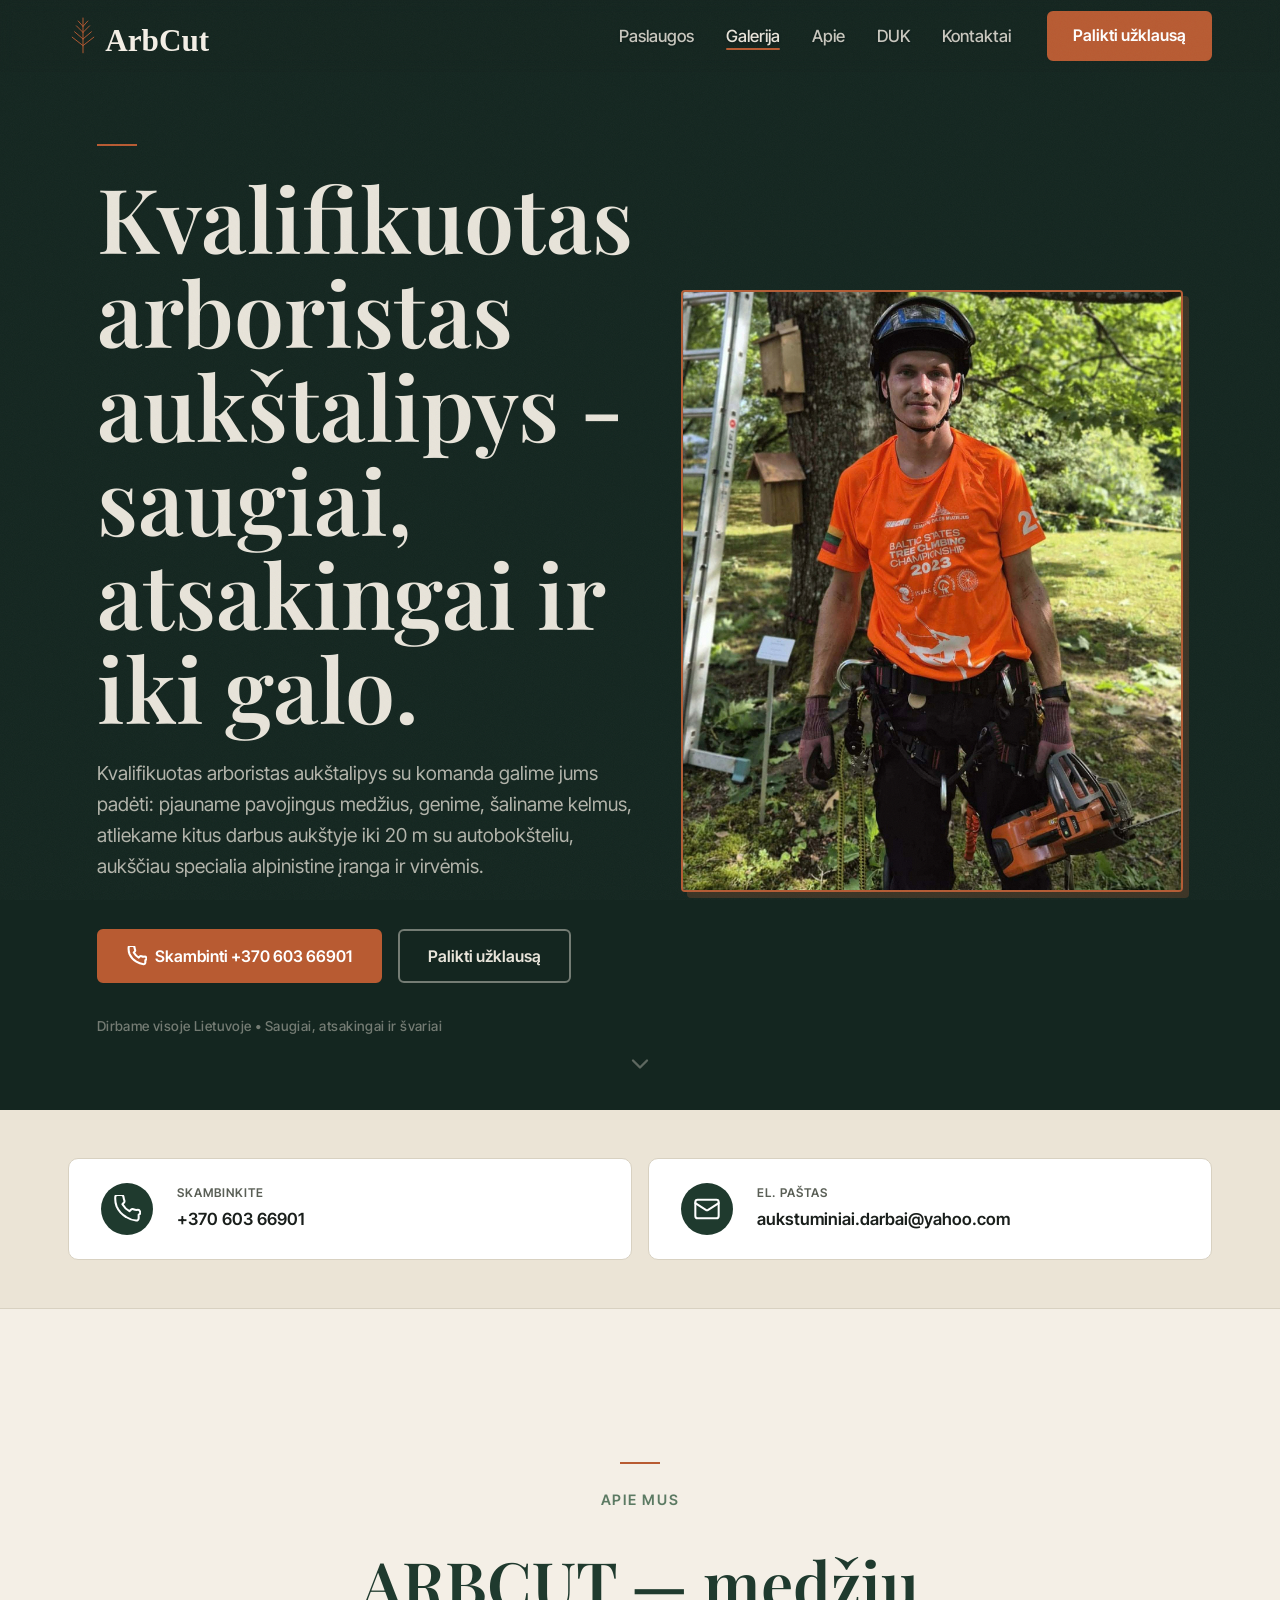
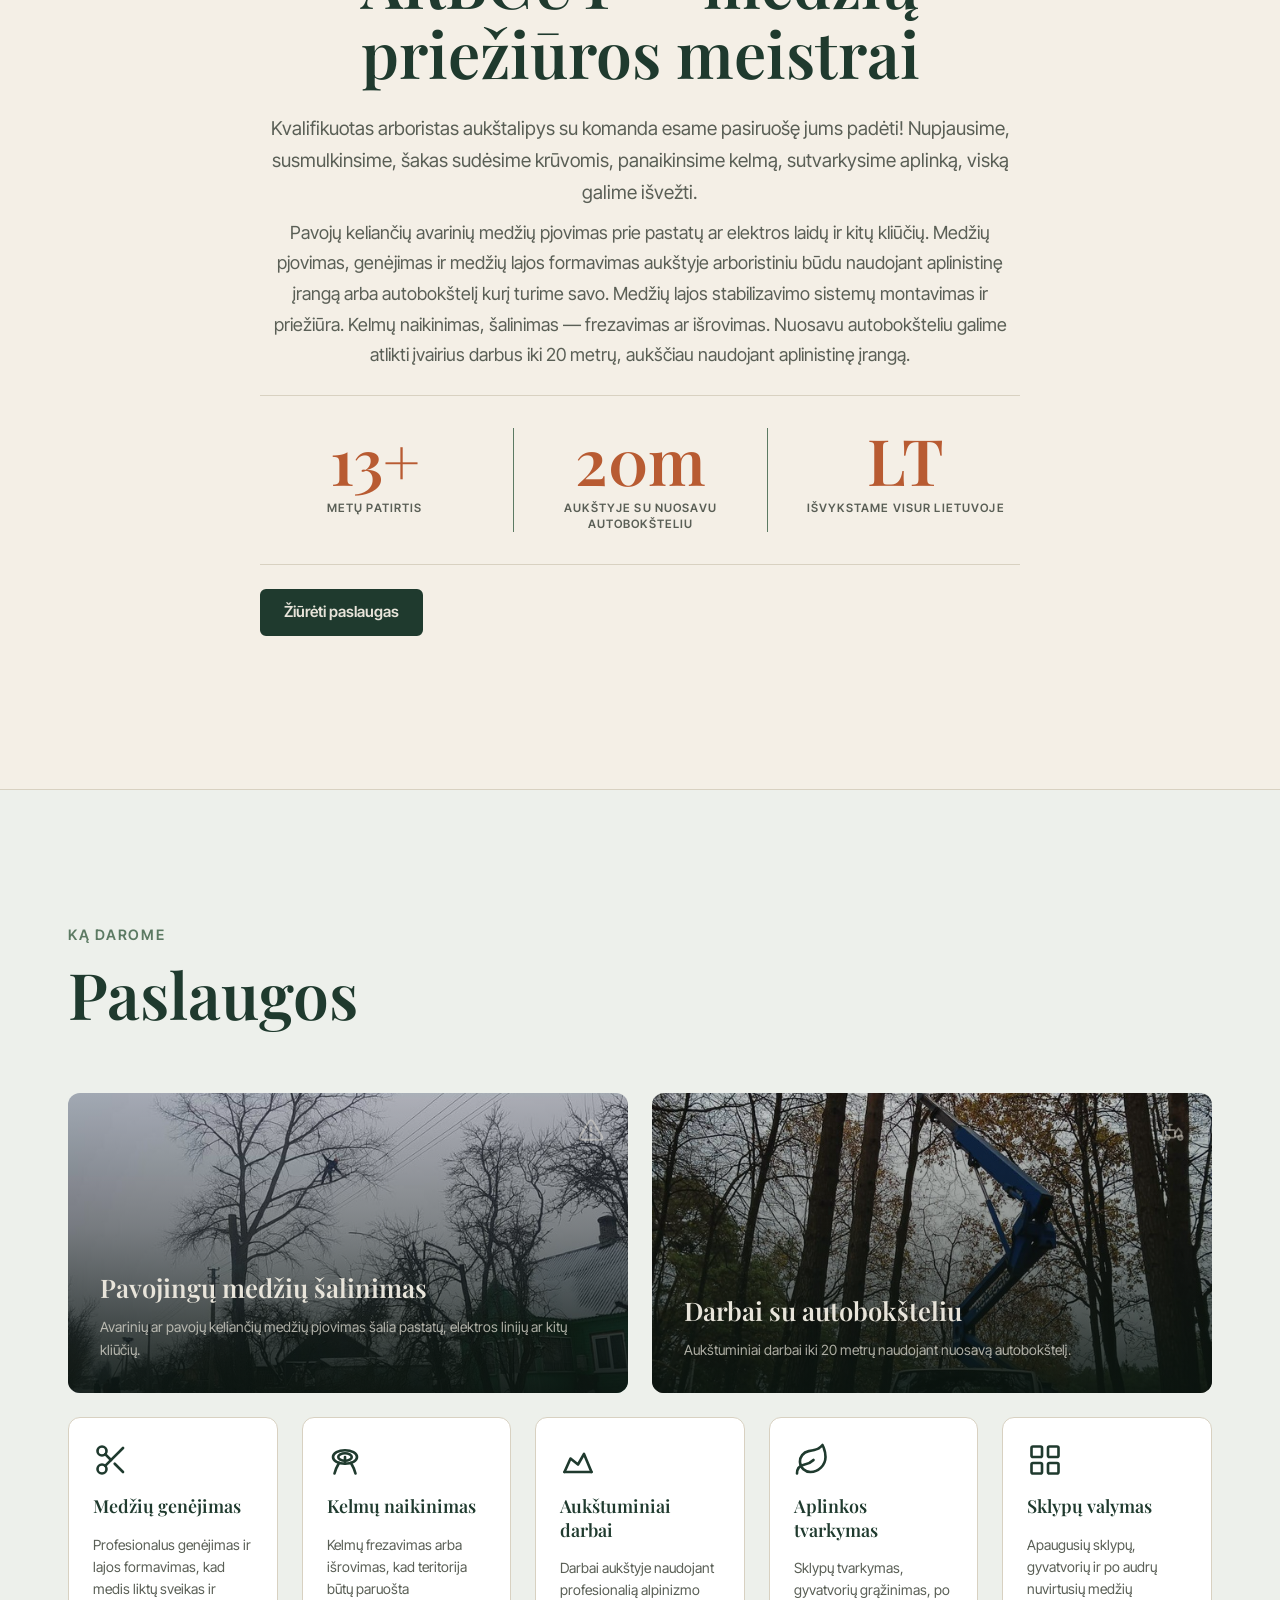
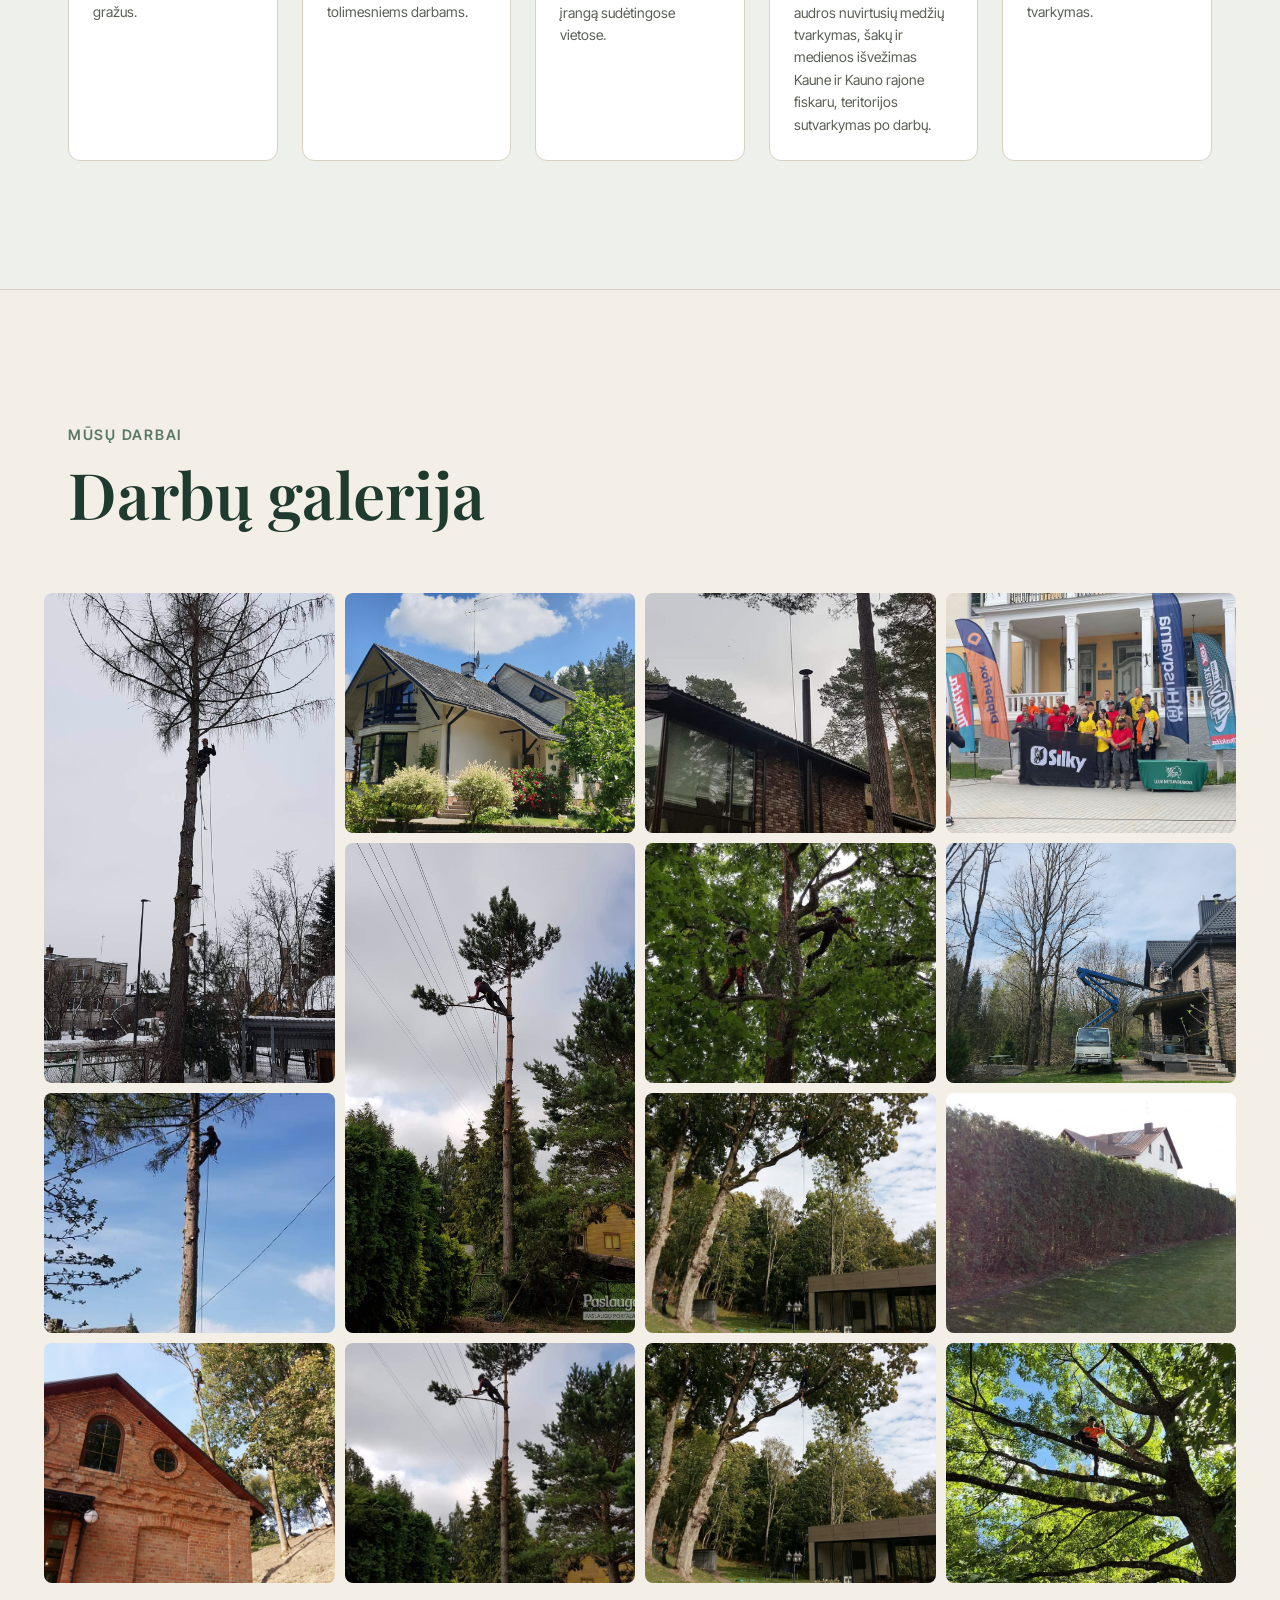
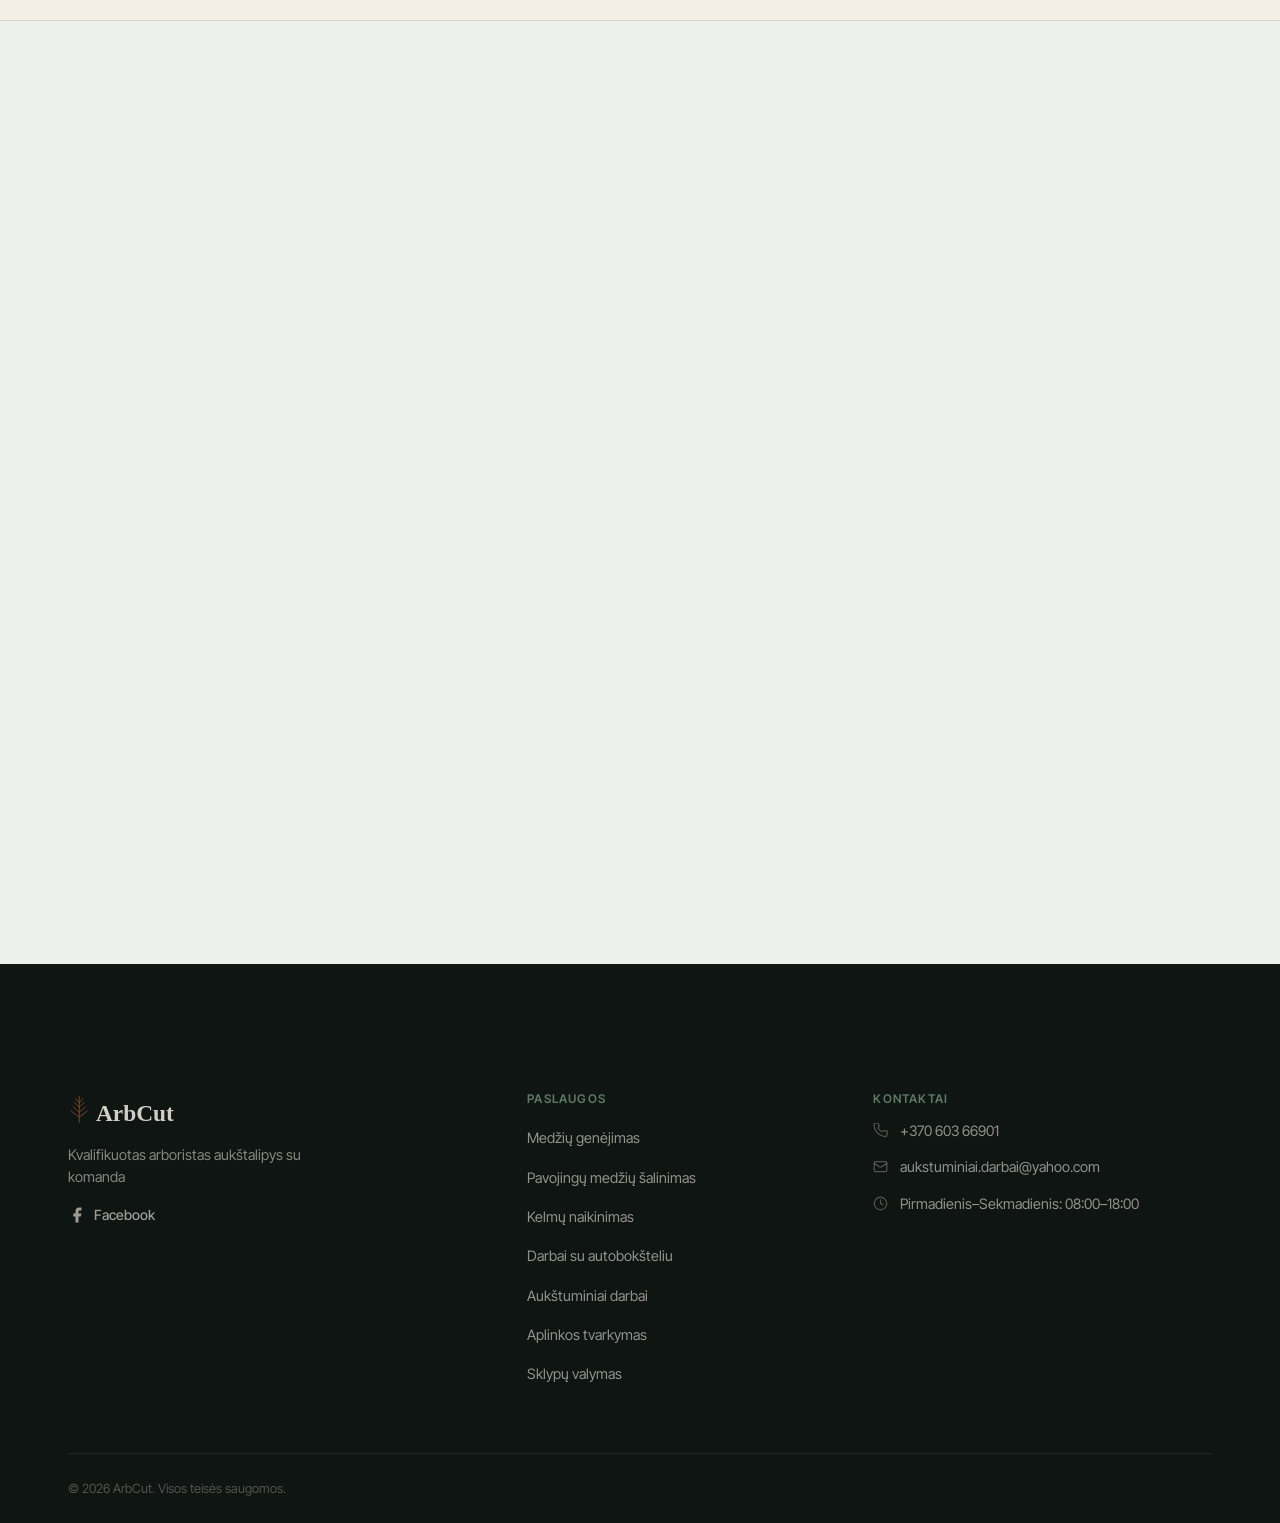
==== commit ccd0c9ca: "Hero photo tall-portrait layout, content updates" ====
--- a/index.html
+++ b/index.html
@@ -112,11 +112,10 @@
         <div class="hero__text">
           <div class="hero__rule" aria-hidden="true"></div>
           <h1 class="hero__headline js-reveal">
-            Medžių priežiūra aukštumoje — saugiai, atsakingai, iki galo.
+            Kvalifikuotas arboristas aukštalipys - saugiai, atsakingai ir iki galo.
           </h1>
           <p class="hero__subheadline js-reveal">
-            Kvalifikuotas arboristas aukštalipys su komanda. Pjovimas, genėjimas, pavojingų medžių šalinimas,
-            darbai su autobokšteliu iki&nbsp;20&nbsp;m.
+            Kvalifikuotas arboristas aukštalipys su komanda galime jums padėti: pjauname pavojingus medžius, genime, šaliname kelmus, atliekame kitus darbus aukštyje iki 20 m su autobokšteliu, aukščiau specialia alpinistine įranga ir virvėmis.
           </p>
           <div class="hero__ctas js-reveal">
             <a href="tel:+37060366901" class="btn btn--call btn--large">
@@ -133,12 +132,12 @@
             </button>
           </div>
           <p class="hero__trust js-reveal">
-            Veikiame visoje Lietuvoje&nbsp;•&nbsp;Dirbame saugiai ir švariai
+            Dirbame visoje Lietuvoje • Saugiai, atsakingai ir švariai
           </p>
         </div>
 
         <div class="hero__photo-col">
-          <img src="assets/images/hero (2).jpg" alt="ArbCut arboristas dirba aukštumoje" class="hero__photo" loading="eager" />
+          <img src="assets/images/2b536cb7-4a17-4d5d-9cad-8733ba243b27.jpg" alt="ArbCut arboristas dirba aukštumoje" class="hero__photo" loading="eager" />
         </div>
 
       </div>
@@ -183,7 +182,7 @@
             </div>
             <div class="contact-card__body">
               <span class="contact-card__label">El. paštas</span>
-              <span class="contact-card__value">aukstuminiai.darbai@yahoo.com</span>
+              <span class="contact-card__value">aukstuminiai.darbai<wbr>@yahoo.com</span>
             </div>
           </a>
 
@@ -202,18 +201,15 @@
           <span class="section-eyebrow js-reveal-scroll">APIE MUS</span>
           <h2 class="about__title js-reveal-scroll">ARBCUT — medžių priežiūros meistrai</h2>
           <p class="about__body js-reveal-scroll">
-            Esame kvalifikuoti arboristai, pasiruošę padėti įvairiuose medžių priežiūros ir aukštuminiuose darbuose.
-            Atliekame medžių pjovimą, genėjimą, lajos formavimą, pavojingų medžių šalinimą prie pastatų ar elektros
-            linijų. Naikiname kelmus, tvarkome aplinką, valome lietvamzdžius, montuojame reklamines iškabas, šaliname
-            varveklius bei atliekame kitus darbus aukštyje naudodami alpinizmo įrangą arba nuosavą autobokštelį.
+            Kvalifikuotas arboristas aukštalipys su komanda esame pasiruošę jums padėti! Nupjausime, susmulkinsime, šakas sudėsime krūvomis, panaikinsime kelmą, sutvarkysime aplinką, viską galime išvežti.
           </p>
-          <p class="about__body js-reveal-scroll">
-            Dirbame saugiai, atsakingai ir pasirūpiname visais darbais nuo pradžios iki pabaigos.
+          <p class="about__body about__body--detail js-reveal-scroll">
+            Pavojų keliančių avarinių medžių pjovimas prie pastatų ar elektros laidų ir kitų kliūčių. Medžių pjovimas, genėjimas ir medžių lajos formavimas aukštyje arboristiniu būdu naudojant aplinistinę įrangą arba autobokštelį kurį turime savo. Medžių lajos stabilizavimo sistemų montavimas ir priežiūra. Kelmų naikinimas, šalinimas — frezavimas ar išrovimas. Nuosavu autobokšteliu galime atlikti įvairius darbus iki 20 metrų, aukščiau naudojant aplinistinę įrangą.
           </p>
 
           <div class="about__stats js-reveal-scroll">
             <div class="about__stat">
-              <strong>15+</strong>
+              <strong>13+</strong>
               <span>metų patirtis</span>
             </div>
             <div class="about__stat">
@@ -245,25 +241,7 @@
         <!-- Featured 3: money-making services with background photos -->
         <div class="services__featured">
 
-          <article class="service-card service-card--featured js-reveal-scroll"
-            style="background-image: url('assets/images/Work1.jpg')">
-            <div class="service-card__icon" aria-hidden="true">
-              <svg width="28" height="28" viewBox="0 0 24 24" fill="none" stroke="currentColor" stroke-width="1.75"
-                stroke-linecap="round" stroke-linejoin="round">
-                <line x1="12" y1="22" x2="12" y2="15" />
-                <path d="M7 15l5-8 5 8" />
-                <path d="M9.5 11l2.5-4.5 2.5 4.5" />
-                <line x1="5" y1="19" x2="19" y2="19" stroke-dasharray="2.5 2" />
-              </svg>
-            </div>
-            <div class="service-card__featured-body">
-              <h3 class="service-card__title">Medžių pjovimas</h3>
-              <p class="service-card__desc">Saugus medžių pjovimas įvairiomis sąlygomis — kiemuose, prie pastatų ar
-                kitose sudėtingose vietose.</p>
-            </div>
-          </article>
-
-          <article class="service-card service-card--featured js-reveal-scroll"
+<article class="service-card service-card--featured js-reveal-scroll"
             style="background-image: url('assets/images/Laidai.jpg')">
             <div class="service-card__icon" aria-hidden="true">
               <svg width="28" height="28" viewBox="0 0 24 24" fill="none" stroke="currentColor" stroke-width="1.75"
@@ -359,7 +337,7 @@
               </svg>
             </div>
             <h3 class="service-card__title">Aplinkos tvarkymas</h3>
-            <p class="service-card__desc">Šakų smulkinimas, medienos išvežimas ir teritorijos sutvarkymas po darbų.</p>
+            <p class="service-card__desc">Sklypų tvarkymas, gyvatvorių grąžinimas, po audros nuvirtusių medžių tvarkymas, šakų ir medienos išvežimas Kaune ir Kauno rajone fiskaru, teritorijos sutvarkymas po darbų.</p>
           </article>
 
           <article class="service-card js-reveal-scroll">
@@ -395,101 +373,119 @@
 
         <button class="gallery__item gallery__item--tall" role="listitem"
           data-src="assets/images/gallery/469310067_1019557870184363_5116671743805972945_n.jpg"
-          data-caption="ArbCut darbai aukštumoje"
-          aria-label="Atidaryti nuotrauką: ArbCut darbai aukštumoje">
+          data-caption="ArbCut atliktų darbų nuotrauka"
+          aria-label="Atidaryti nuotrauką: ArbCut atliktų darbų nuotrauka">
           <img src="assets/images/gallery/469310067_1019557870184363_5116671743805972945_n.jpg"
-            alt="ArbCut darbai aukštumoje" loading="lazy" />
-          <span class="gallery__caption">Darbai aukštumoje</span>
+            alt="ArbCut atliktų darbų nuotrauka" loading="lazy" />
+          <span class="gallery__caption">ArbCut atliktų darbų nuotrauka</span>
         </button>
 
         <button class="gallery__item" role="listitem" data-src="assets/images/gallery/hero.jpg"
-          data-caption="ArbCut arboristo darbai"
-          aria-label="Atidaryti nuotrauką: ArbCut arboristo darbai">
-          <img src="assets/images/gallery/hero.jpg" alt="ArbCut arboristo darbai" loading="lazy" />
-          <span class="gallery__caption">ArbCut darbai</span>
+          data-caption="ArbCut atliktų darbų nuotrauka"
+          aria-label="Atidaryti nuotrauką: ArbCut atliktų darbų nuotrauka">
+          <img src="assets/images/gallery/hero.jpg" alt="ArbCut atliktų darbų nuotrauka" loading="lazy" />
+          <span class="gallery__caption">ArbCut atliktų darbų nuotrauka</span>
         </button>
 
         <button class="gallery__item" role="listitem" data-src="assets/images/gallery/Geras namas.jpg"
-          data-caption="Sutvarkyta aplinka prie namo"
-          aria-label="Atidaryti nuotrauką: Sutvarkyta aplinka prie namo">
-          <img src="assets/images/gallery/Geras namas.jpg" alt="Sutvarkyta aplinka prie namo" loading="lazy" />
-          <span class="gallery__caption">Sutvarkyta aplinka</span>
+          data-caption="ArbCut atliktų darbų nuotrauka"
+          aria-label="Atidaryti nuotrauką: ArbCut atliktų darbų nuotrauka">
+          <img src="assets/images/gallery/Geras namas.jpg" alt="ArbCut atliktų darbų nuotrauka" loading="lazy" />
+          <span class="gallery__caption">ArbCut atliktų darbų nuotrauka</span>
         </button>
 
         <button class="gallery__item" role="listitem"
           data-src="assets/images/gallery/485918178_1101636811976468_3805495665804527561_n.jpg"
-          data-caption="ArbCut medžių priežiūros darbai"
-          aria-label="Atidaryti nuotrauką: Medžių priežiūros darbai">
+          data-caption="ArbCut atliktų darbų nuotrauka"
+          aria-label="Atidaryti nuotrauką: ArbCut atliktų darbų nuotrauka">
           <img src="assets/images/gallery/485918178_1101636811976468_3805495665804527561_n.jpg"
-            alt="ArbCut medžių priežiūros darbai" loading="lazy" />
-          <span class="gallery__caption">Medžių priežiūra</span>
+            alt="ArbCut atliktų darbų nuotrauka" loading="lazy" />
+          <span class="gallery__caption">ArbCut atliktų darbų nuotrauka</span>
         </button>
 
         <button class="gallery__item gallery__item--tall" role="listitem"
           data-src="assets/images/gallery/Laidai2.jpg"
-          data-caption="Darbai šalia elektros linijų"
-          aria-label="Atidaryti nuotrauką: Darbai šalia elektros linijų">
-          <img src="assets/images/gallery/Laidai2.jpg" alt="Darbai šalia elektros linijų" loading="lazy" />
-          <span class="gallery__caption">Darbai prie elektros linijų</span>
+          data-caption="ArbCut atliktų darbų nuotrauka"
+          aria-label="Atidaryti nuotrauką: ArbCut atliktų darbų nuotrauka">
+          <img src="assets/images/gallery/Laidai2.jpg" alt="ArbCut atliktų darbų nuotrauka" loading="lazy" />
+          <span class="gallery__caption">ArbCut atliktų darbų nuotrauka</span>
         </button>
 
         <button class="gallery__item" role="listitem"
           data-src="assets/images/gallery/485962117_1101637068643109_4685495271631377000_n.jpg"
-          data-caption="Medžių šalinimas šalia pastato"
-          aria-label="Atidaryti nuotrauką: Medžių šalinimas šalia pastato">
+          data-caption="ArbCut atliktų darbų nuotrauka"
+          aria-label="Atidaryti nuotrauką: ArbCut atliktų darbų nuotrauka">
           <img src="assets/images/gallery/485962117_1101637068643109_4685495271631377000_n.jpg"
-            alt="Medžių šalinimas šalia pastato" loading="lazy" />
-          <span class="gallery__caption">Šalinimas prie pastato</span>
+            alt="ArbCut atliktų darbų nuotrauka" loading="lazy" />
+          <span class="gallery__caption">ArbCut atliktų darbų nuotrauka</span>
         </button>
 
         <button class="gallery__item" role="listitem" data-src="assets/images/gallery/wrok3.jpg"
           data-caption="ArbCut atliktų darbų nuotrauka"
-          aria-label="Atidaryti nuotrauką: ArbCut darbai">
+          aria-label="Atidaryti nuotrauką: ArbCut atliktų darbų nuotrauka">
           <img src="assets/images/gallery/wrok3.jpg" alt="ArbCut atliktų darbų nuotrauka" loading="lazy" />
-          <span class="gallery__caption">ArbCut darbai</span>
+          <span class="gallery__caption">ArbCut atliktų darbų nuotrauka</span>
         </button>
 
         <button class="gallery__item" role="listitem"
           data-src="assets/images/gallery/58933234_2410033542375070_8553843298911911936_n.jpg"
-          data-caption="Medžio genėjimas ir lajos formavimas"
-          aria-label="Atidaryti nuotrauką: Medžio genėjimas">
+          data-caption="ArbCut atliktų darbų nuotrauka"
+          aria-label="Atidaryti nuotrauką: ArbCut atliktų darbų nuotrauka">
           <img src="assets/images/gallery/58933234_2410033542375070_8553843298911911936_n.jpg"
-            alt="Medžio genėjimas ir lajos formavimas" loading="lazy" />
-          <span class="gallery__caption">Genėjimas ir lajos formavimas</span>
+            alt="ArbCut atliktų darbų nuotrauka" loading="lazy" />
+          <span class="gallery__caption">ArbCut atliktų darbų nuotrauka</span>
         </button>
 
         <button class="gallery__item" role="listitem" data-src="assets/images/gallery/Geras namas2.jpg"
-          data-caption="Aplinkos tvarkymas prie namo"
-          aria-label="Atidaryti nuotrauką: Aplinkos tvarkymas prie namo">
-          <img src="assets/images/gallery/Geras namas2.jpg" alt="Aplinkos tvarkymas prie namo" loading="lazy" />
-          <span class="gallery__caption">Aplinkos tvarkymas</span>
+          data-caption="ArbCut atliktų darbų nuotrauka"
+          aria-label="Atidaryti nuotrauką: ArbCut atliktų darbų nuotrauka">
+          <img src="assets/images/gallery/Geras namas2.jpg" alt="ArbCut atliktų darbų nuotrauka" loading="lazy" />
+          <span class="gallery__caption">ArbCut atliktų darbų nuotrauka</span>
         </button>
 
         <button class="gallery__item" role="listitem"
           data-src="assets/images/gallery/60338341_2429874783724279_1877836238128414720_n.jpg"
-          data-caption="Arboristo darbai su alpinizmo įranga"
-          aria-label="Atidaryti nuotrauką: Arboristo darbai">
+          data-caption="ArbCut atliktų darbų nuotrauka"
+          aria-label="Atidaryti nuotrauką: ArbCut atliktų darbų nuotrauka">
           <img src="assets/images/gallery/60338341_2429874783724279_1877836238128414720_n.jpg"
-            alt="Arboristo darbai su alpinizmo įranga" loading="lazy" />
-          <span class="gallery__caption">Aukštuminiai darbai</span>
+            alt="ArbCut atliktų darbų nuotrauka" loading="lazy" />
+          <span class="gallery__caption">ArbCut atliktų darbų nuotrauka</span>
         </button>
 
         <button class="gallery__item" role="listitem"
           data-src="assets/images/gallery/51851939_2281558311889261_4616690763428790272_n.jpg"
-          data-caption="Pavojingo medžio šalinimas"
-          aria-label="Atidaryti nuotrauką: Pavojingo medžio šalinimas">
+          data-caption="ArbCut atliktų darbų nuotrauka"
+          aria-label="Atidaryti nuotrauką: ArbCut atliktų darbų nuotrauka">
           <img src="assets/images/gallery/51851939_2281558311889261_4616690763428790272_n.jpg"
-            alt="Pavojingo medžio šalinimas" loading="lazy" />
-          <span class="gallery__caption">Pavojingo medžio šalinimas</span>
+            alt="ArbCut atliktų darbų nuotrauka" loading="lazy" />
+          <span class="gallery__caption">ArbCut atliktų darbų nuotrauka</span>
         </button>
 
         <button class="gallery__item" role="listitem"
           data-src="assets/images/gallery/67232092_2558578524187237_1548003215314780160_n.jpg"
-          data-caption="Sklypų valymas ir tvarkymas"
-          aria-label="Atidaryti nuotrauką: Sklypų valymas">
+          data-caption="ArbCut atliktų darbų nuotrauka"
+          aria-label="Atidaryti nuotrauką: ArbCut atliktų darbų nuotrauka">
           <img src="assets/images/gallery/67232092_2558578524187237_1548003215314780160_n.jpg"
-            alt="Sklypų valymas ir tvarkymas" loading="lazy" />
-          <span class="gallery__caption">Sklypų valymas</span>
+            alt="ArbCut atliktų darbų nuotrauka" loading="lazy" />
+          <span class="gallery__caption">ArbCut atliktų darbų nuotrauka</span>
+        </button>
+
+        <button class="gallery__item" role="listitem"
+          data-src="assets/images/gallery/hero (2).jpg"
+          data-caption="ArbCut atliktų darbų nuotrauka"
+          aria-label="Atidaryti nuotrauką: ArbCut atliktų darbų nuotrauka">
+          <img src="assets/images/gallery/hero (2).jpg"
+            alt="ArbCut atliktų darbų nuotrauka" loading="lazy" />
+          <span class="gallery__caption">ArbCut atliktų darbų nuotrauka</span>
+        </button>
+
+        <button class="gallery__item" role="listitem"
+          data-src="assets/images/ed0b837c-a2f6-4e1b-bb5a-8f083686e565.jpg"
+          data-caption="ArbCut atliktų darbų nuotrauka"
+          aria-label="Atidaryti nuotrauką: ArbCut atliktų darbų nuotrauka">
+          <img src="assets/images/ed0b837c-a2f6-4e1b-bb5a-8f083686e565.jpg"
+            alt="ArbCut atliktų darbų nuotrauka" loading="lazy" />
+          <span class="gallery__caption">ArbCut atliktų darbų nuotrauka</span>
         </button>
 
       </div>
@@ -539,7 +535,7 @@
               </svg>
             </div>
             <h3 class="why-card__title">Švariai</h3>
-            <p class="why-card__desc">Po darbų išsivežame šakas ir medieną, paliekame sutvarkytą teritoriją.</p>
+            <p class="why-card__desc">Po darbų galime išvešti šakas ir medieną, sutvarkyti aplinką pagal jūsų poreikius ir susitarimą.</p>
           </div>
 
           <div class="why-card js-reveal-scroll">
@@ -605,7 +601,7 @@
               </svg>
             </summary>
             <div class="faq__answer">
-              <p>Taip, po darbų sutvarkome teritoriją ir išsivežame visas liekanas.</p>
+              <p>Taip, po darbų galime sutvarkyti teritoriją, išvešti šakas ir medieną Kaune ir Kauno rajone pagal jūsų poreikius ir susitarimą.</p>
             </div>
           </details>
 
@@ -753,7 +749,6 @@
         <div class="site-footer__col">
           <h3 class="site-footer__heading">Paslaugos</h3>
           <ul class="site-footer__links" role="list">
-            <li><a href="#paslaugos">Medžių pjovimas</a></li>
             <li><a href="#paslaugos">Medžių genėjimas</a></li>
             <li><a href="#paslaugos">Pavojingų medžių šalinimas</a></li>
             <li><a href="#paslaugos">Kelmų naikinimas</a></li>
--- a/styles.css
+++ b/styles.css
@@ -606,28 +606,39 @@
 /* Photo column */
 .hero__photo-col {
   display: flex;
-  align-self: stretch;
-  min-height: 400px;
+  align-items: center;
 }
 
 .hero__photo {
   width: 100%;
-  height: 100%;
-  object-fit: cover;
-  object-position: center;
+  height: auto;
+  display: block;
   filter: saturate(0.95);
-  border: 1.5px solid var(--color-rust);
-  border-radius: 4px;
-  box-shadow: 6px 6px 0 0 rgba(184, 91, 50, 0.25);
-  display: block;
+}
+
+@media (min-width: 1024px) {
+  .hero__inner {
+    grid-template-columns: 1fr auto;
+    align-items: center;
+  }
+
+  .hero__photo {
+    width: auto;
+    max-height: calc(100vh - var(--header-height) - 160px);
+    border: 2px solid var(--color-rust);
+    border-radius: 4px;
+    box-shadow: 6px 6px 0 0 rgba(184, 91, 50, 0.25);
+  }
 }
 
 @media (max-width: 767px) {
   .hero__photo-col { order: 1; }
   .hero__photo {
     max-width: 400px;
+    margin-inline: auto;
+    border: 1.5px solid var(--color-rust);
+    border-radius: 4px;
     box-shadow: none;
-    margin-inline: auto;
   }
 }
 
@@ -975,6 +986,14 @@
   word-break: break-all; /* prevents long email from overflowing at 375px */
 }
 
+@media (max-width: 767px) {
+  .contact-card__value {
+    font-size: 0.72rem;
+    overflow-wrap: break-word;
+    word-break: break-word;
+  }
+}
+
 
 /* ============================================================
    ABOUT
@@ -1008,6 +1027,13 @@
 .about__body {
   color: var(--color-text-muted);
   line-height: 1.7;
+}
+
+.about__body--detail {
+  font-size: 0.95em;
+  color: var(--color-text-muted);
+  opacity: 0.8;
+  margin-top: calc(var(--space-4) * -1);
 }
 
 .about__stats {
@@ -1675,7 +1701,7 @@
 }
 
 @media (min-width: 900px) {
-  .services__featured { grid-template-columns: repeat(3, 1fr); }
+  .services__featured { grid-template-columns: repeat(2, 1fr); }
 }
 
 .service-card--featured {
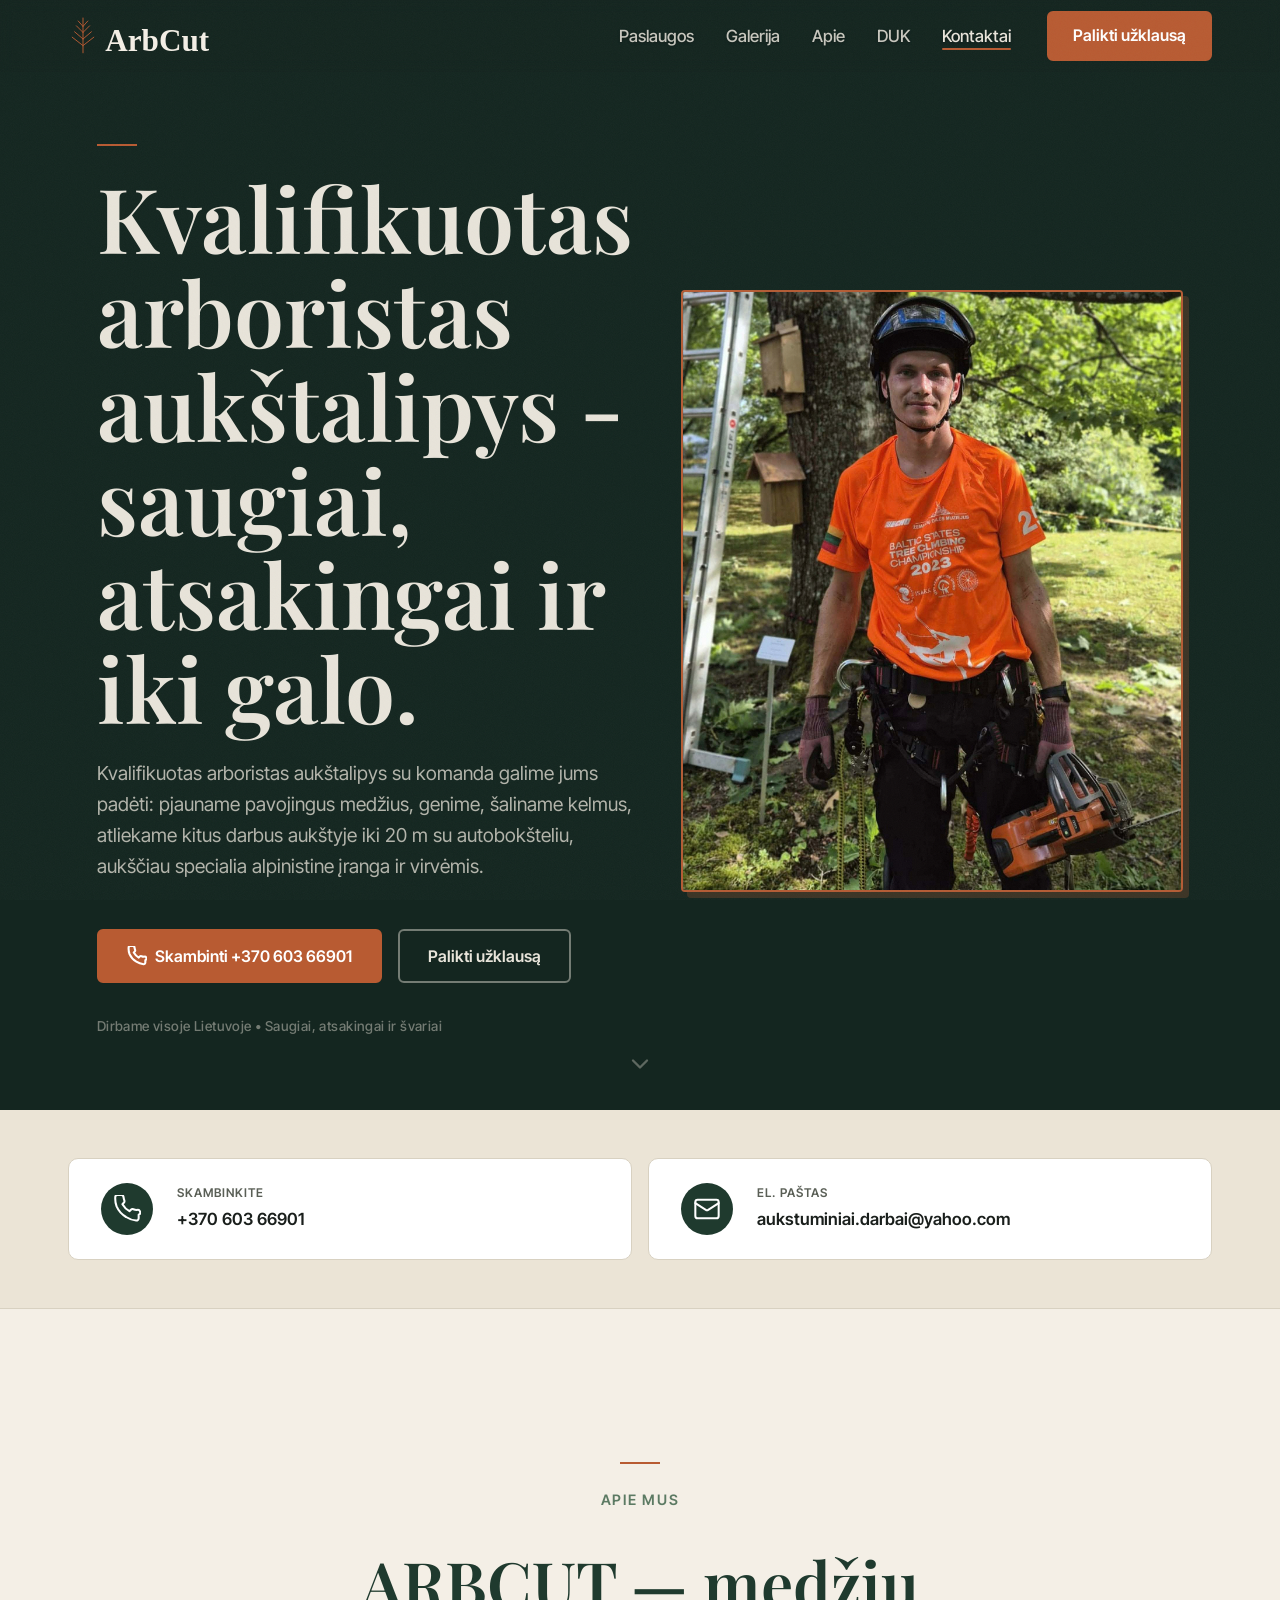
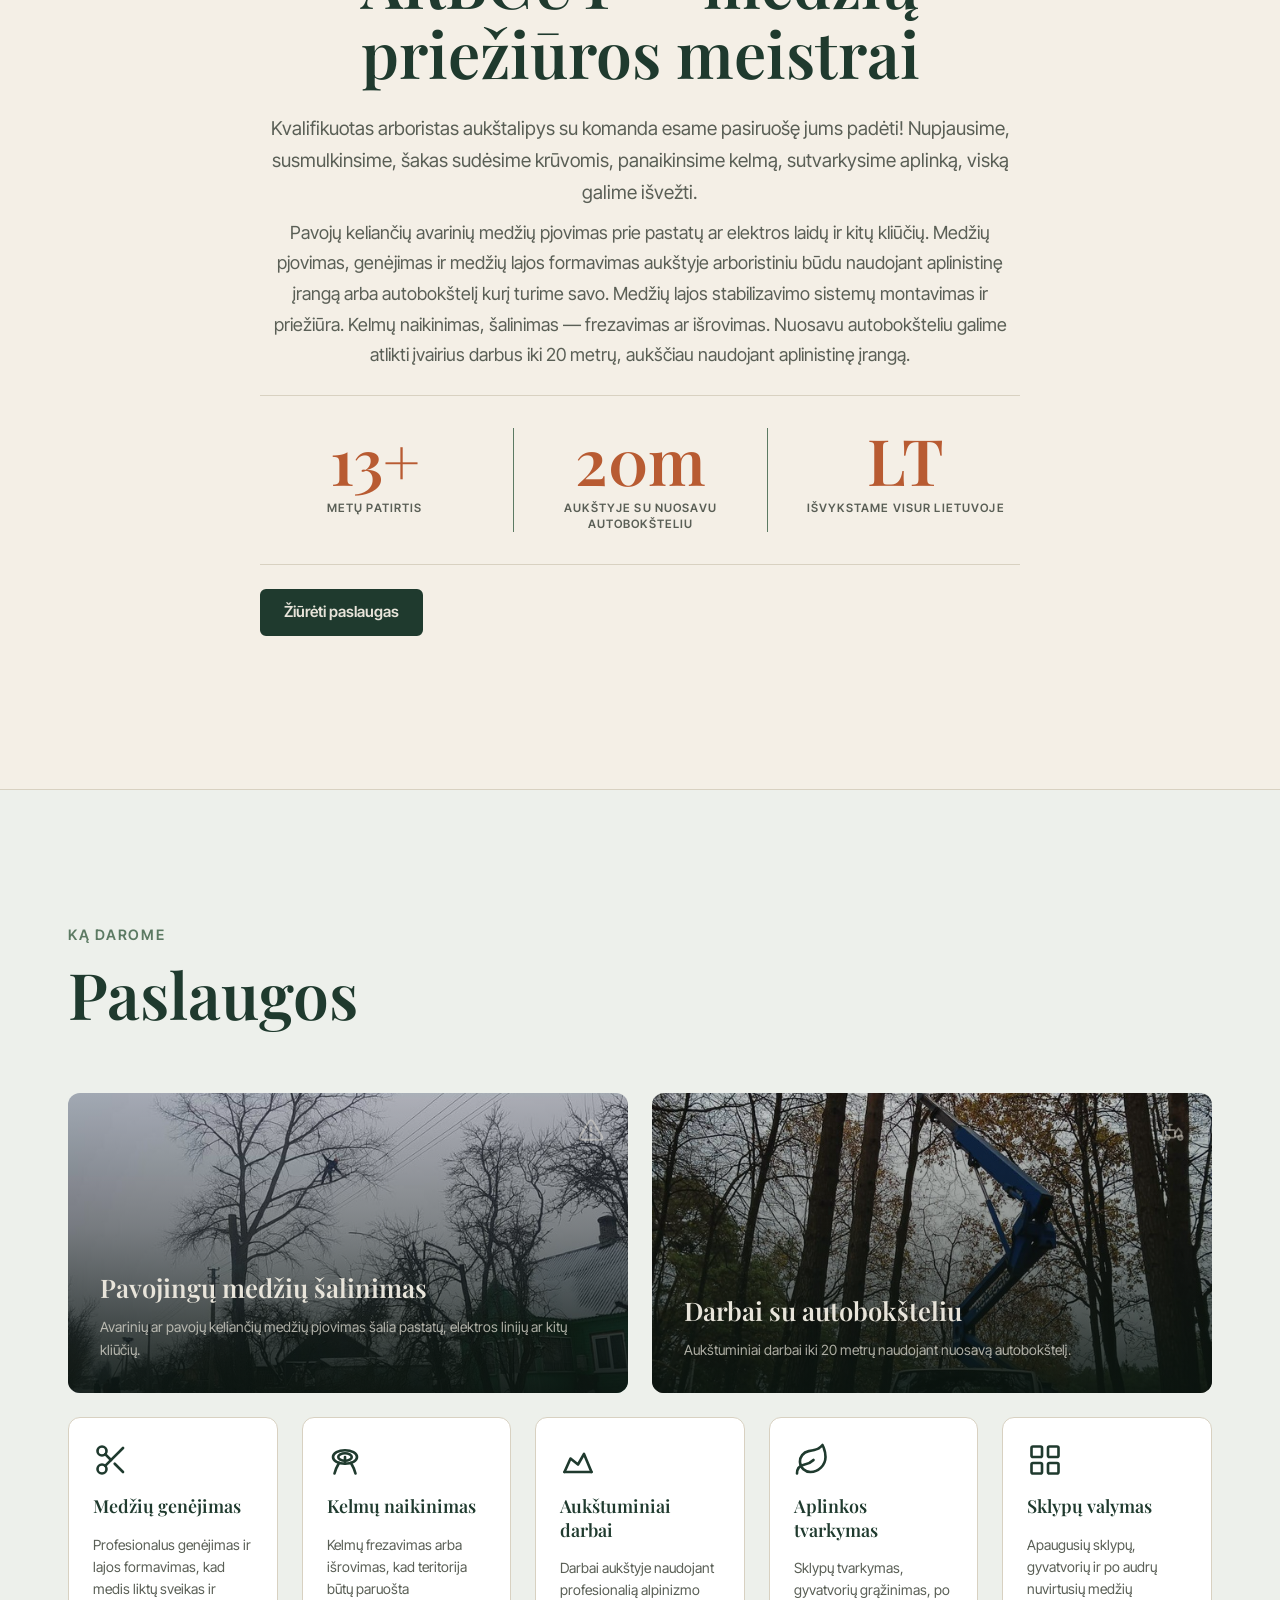
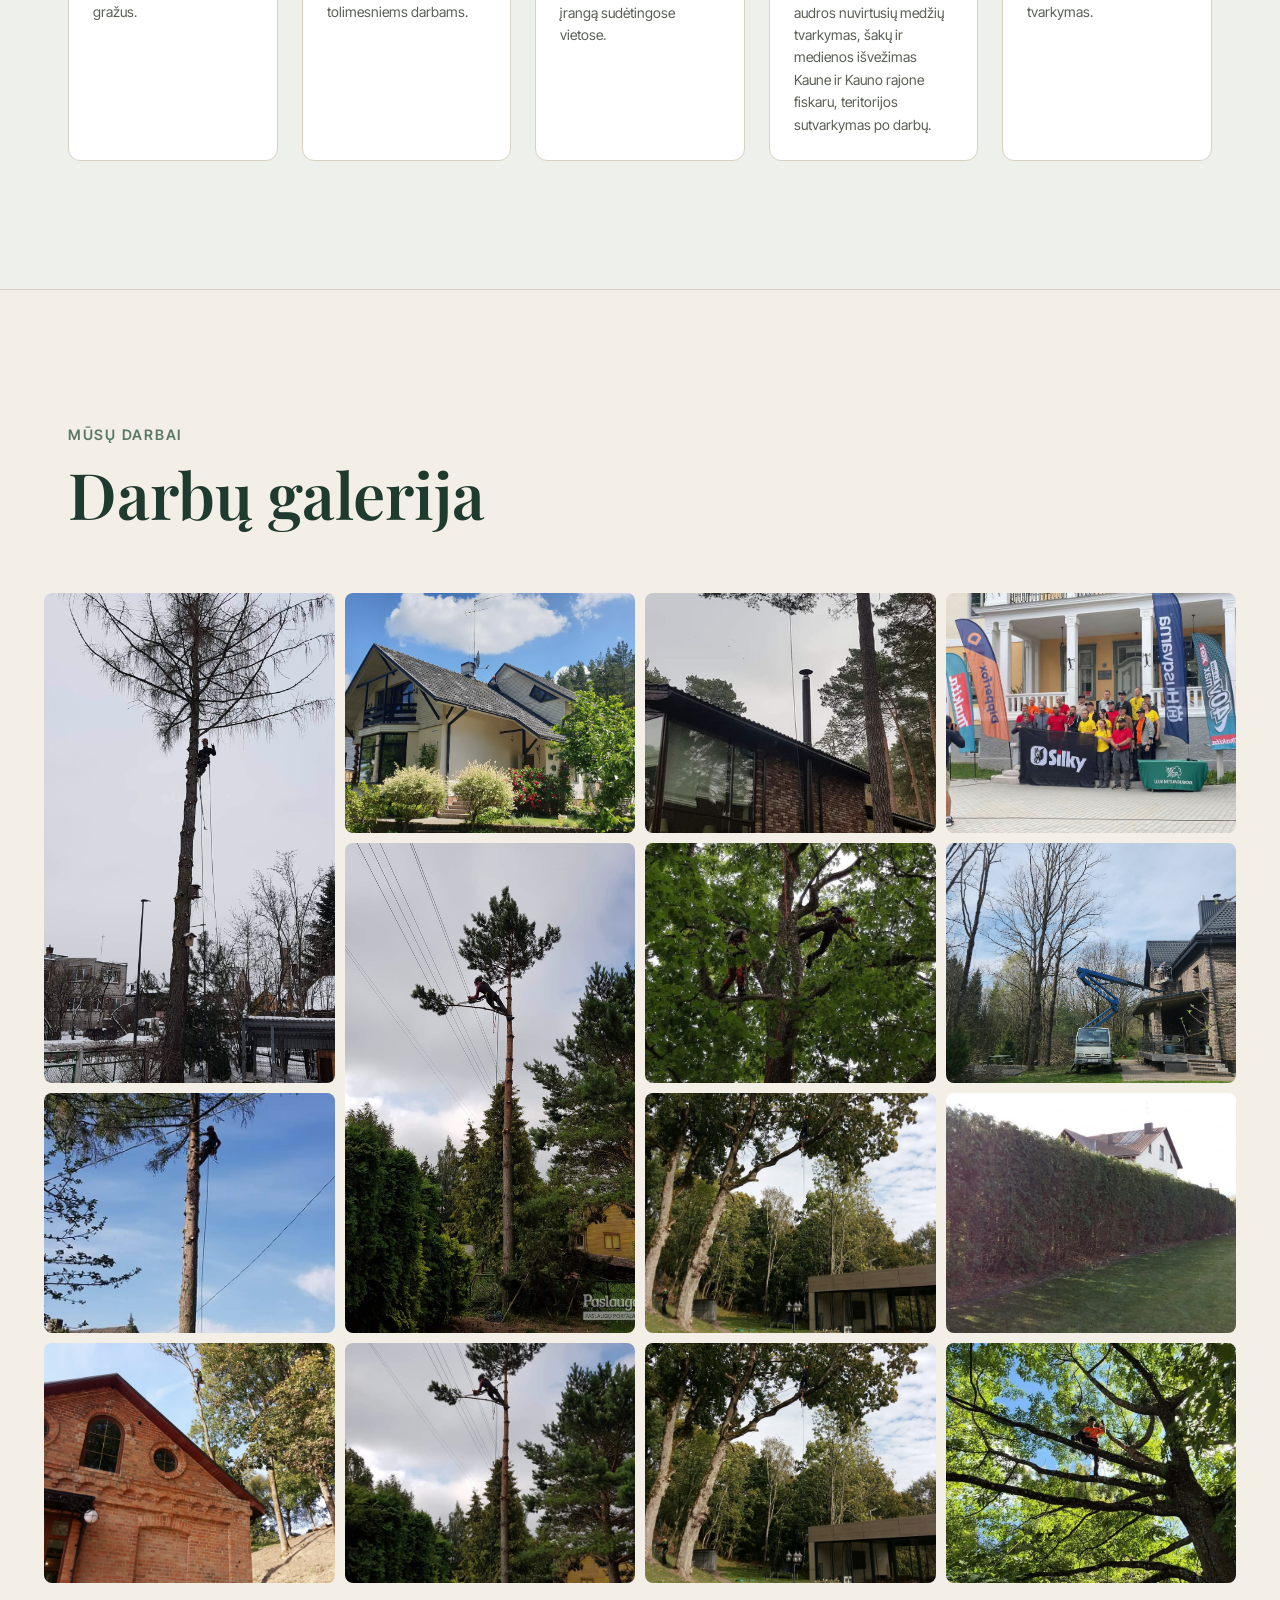
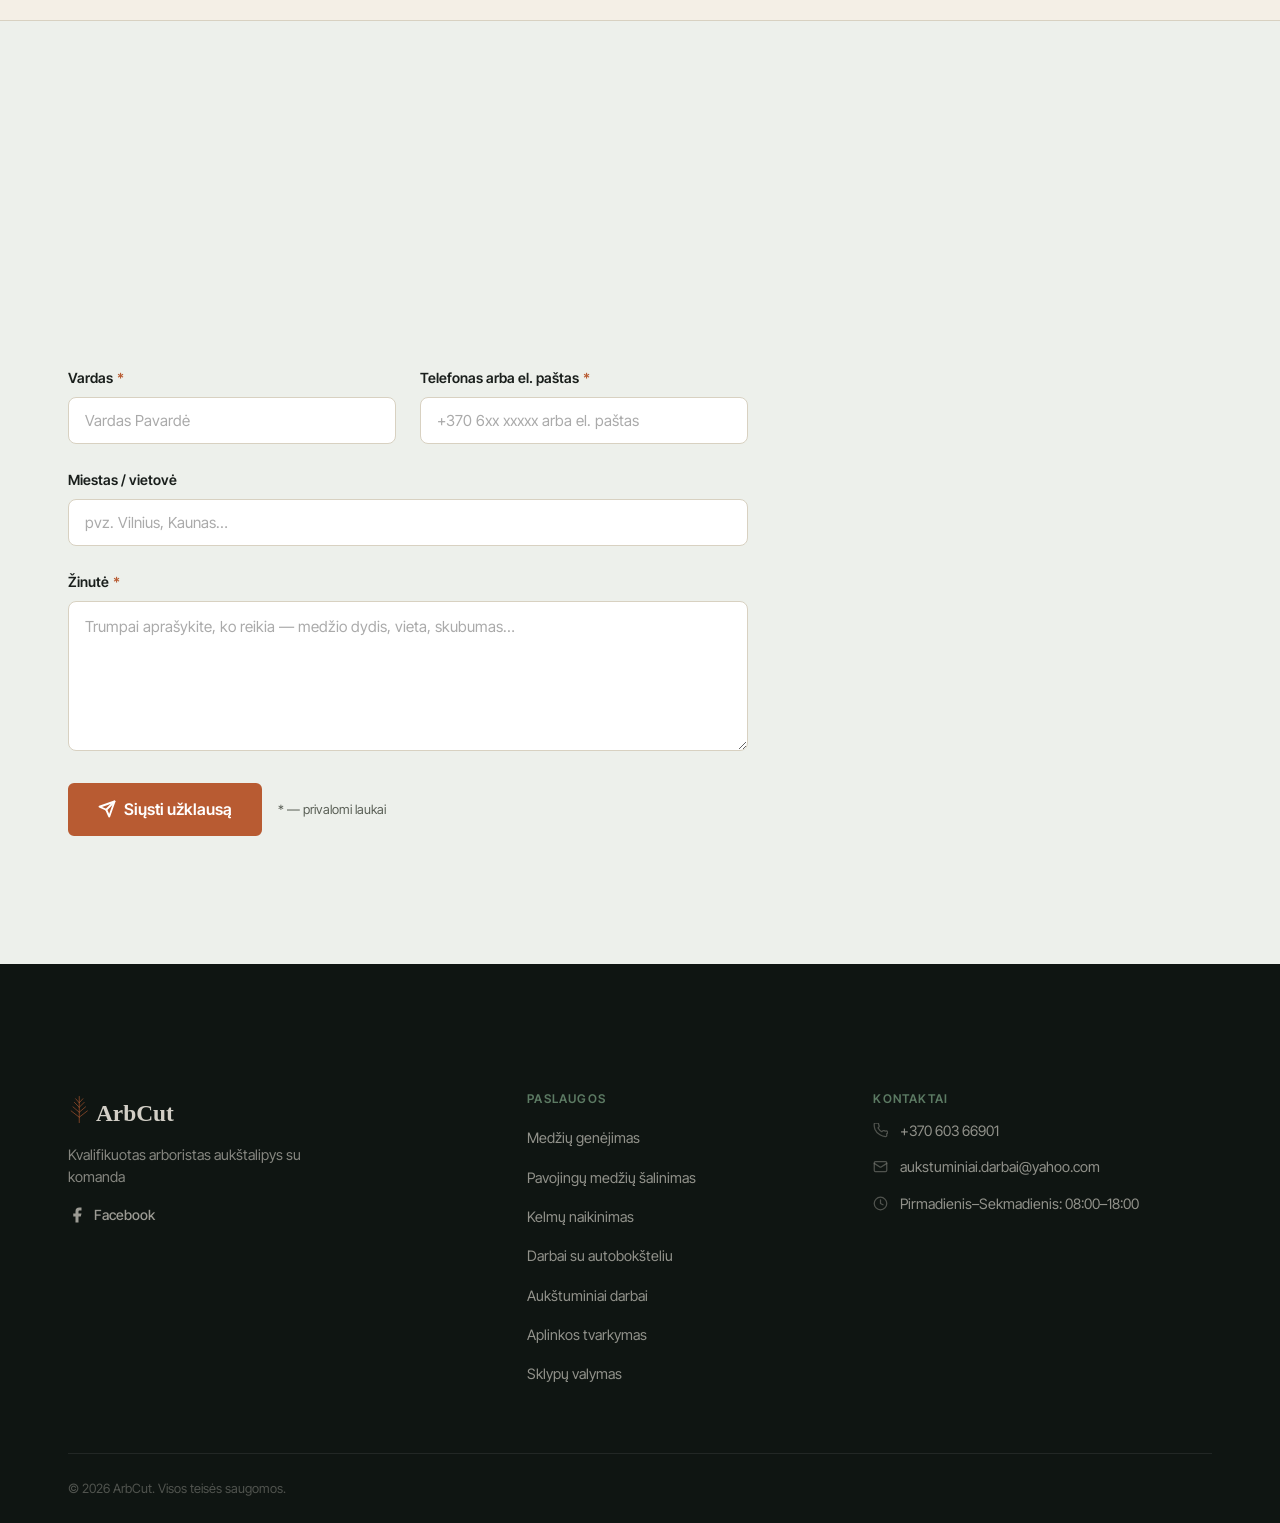
==== commit 7e63a2f9: "Fix modal form access key" ====
--- a/index.html
+++ b/index.html
@@ -661,7 +661,7 @@
         <form class="contact-form js-reveal-scroll" action="https://api.web3forms.com/submit" method="POST" novalidate
           id="contact-form">
           <!-- Web3Forms config -->
-          <input type="hidden" name="access_key" value="YOUR_WEB3FORMS_ACCESS_KEY" />
+          <input type="hidden" name="access_key" value="5d05475d-520b-4671-bc6e-79848e14dd02" />
           <input type="hidden" name="subject" value="Nauja užklausa iš ArbCut svetainės" />
           <input type="hidden" name="from_name" value="ArbCut svetainė" />
           <!-- Redirect after successful submit — update to absolute URL when domain is live -->
@@ -865,7 +865,7 @@
 
       <form class="contact-form inquiry-modal__form" action="https://api.web3forms.com/submit" method="POST"
         novalidate id="modal-contact-form">
-        <input type="hidden" name="access_key" value="YOUR_WEB3FORMS_ACCESS_KEY" />
+        <input type="hidden" name="access_key" value="5d05475d-520b-4671-bc6e-79848e14dd02" />
         <input type="hidden" name="subject" value="Nauja užklausa iš ArbCut svetainės (modalas)" />
         <input type="hidden" name="from_name" value="ArbCut svetainė" />
         <input type="hidden" name="redirect" value="success.html" />
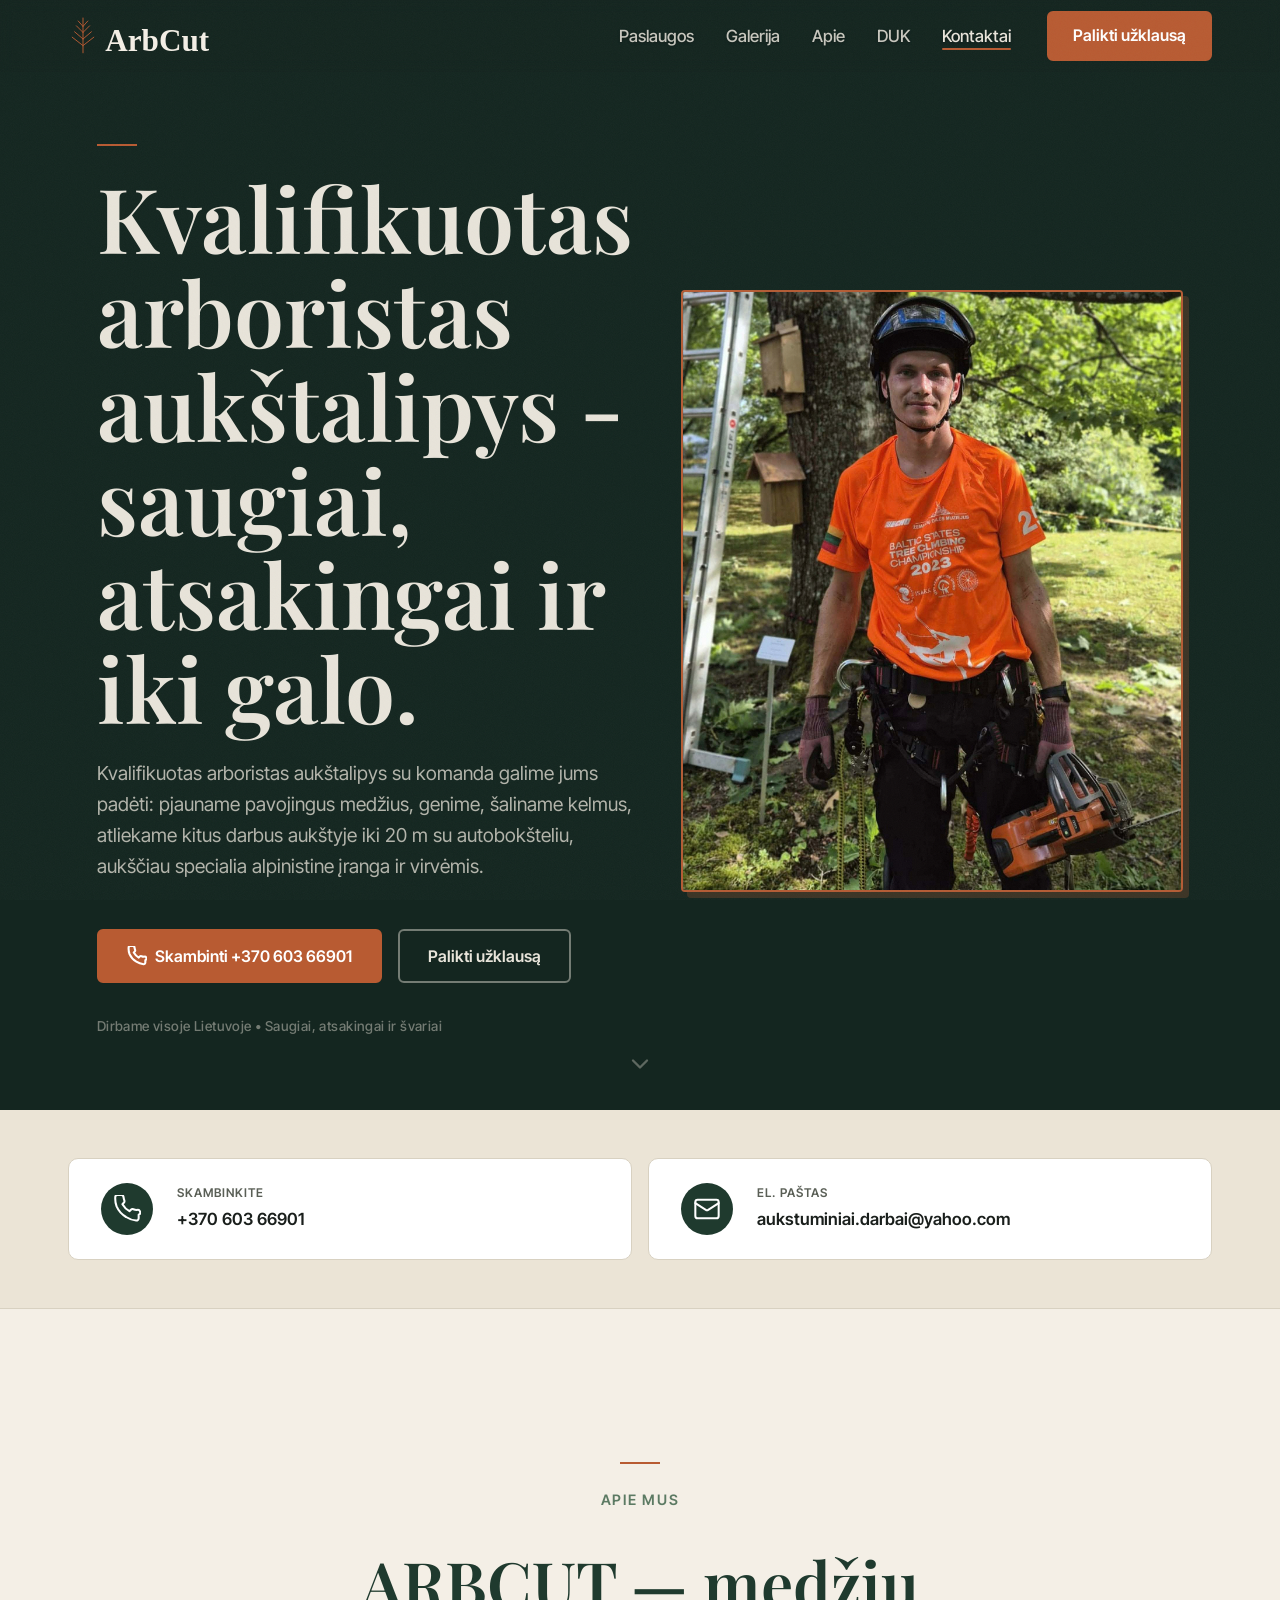
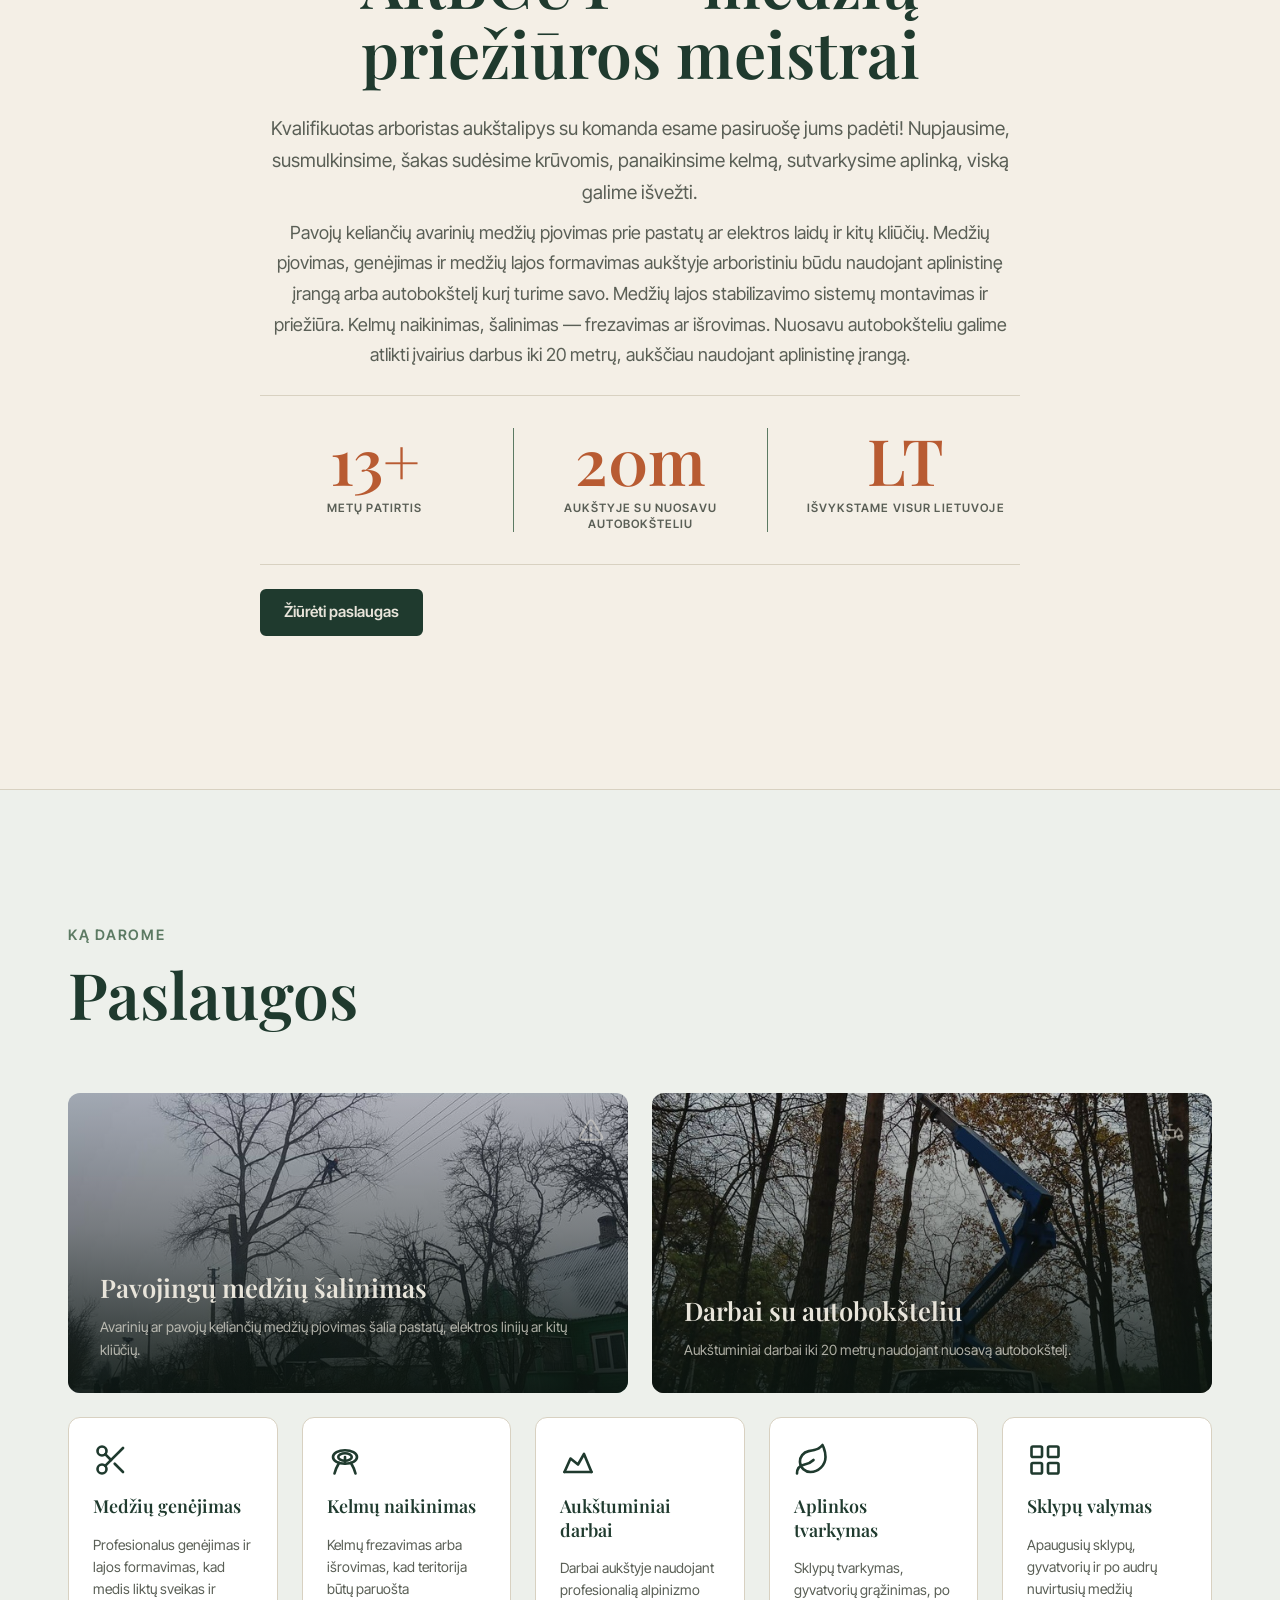
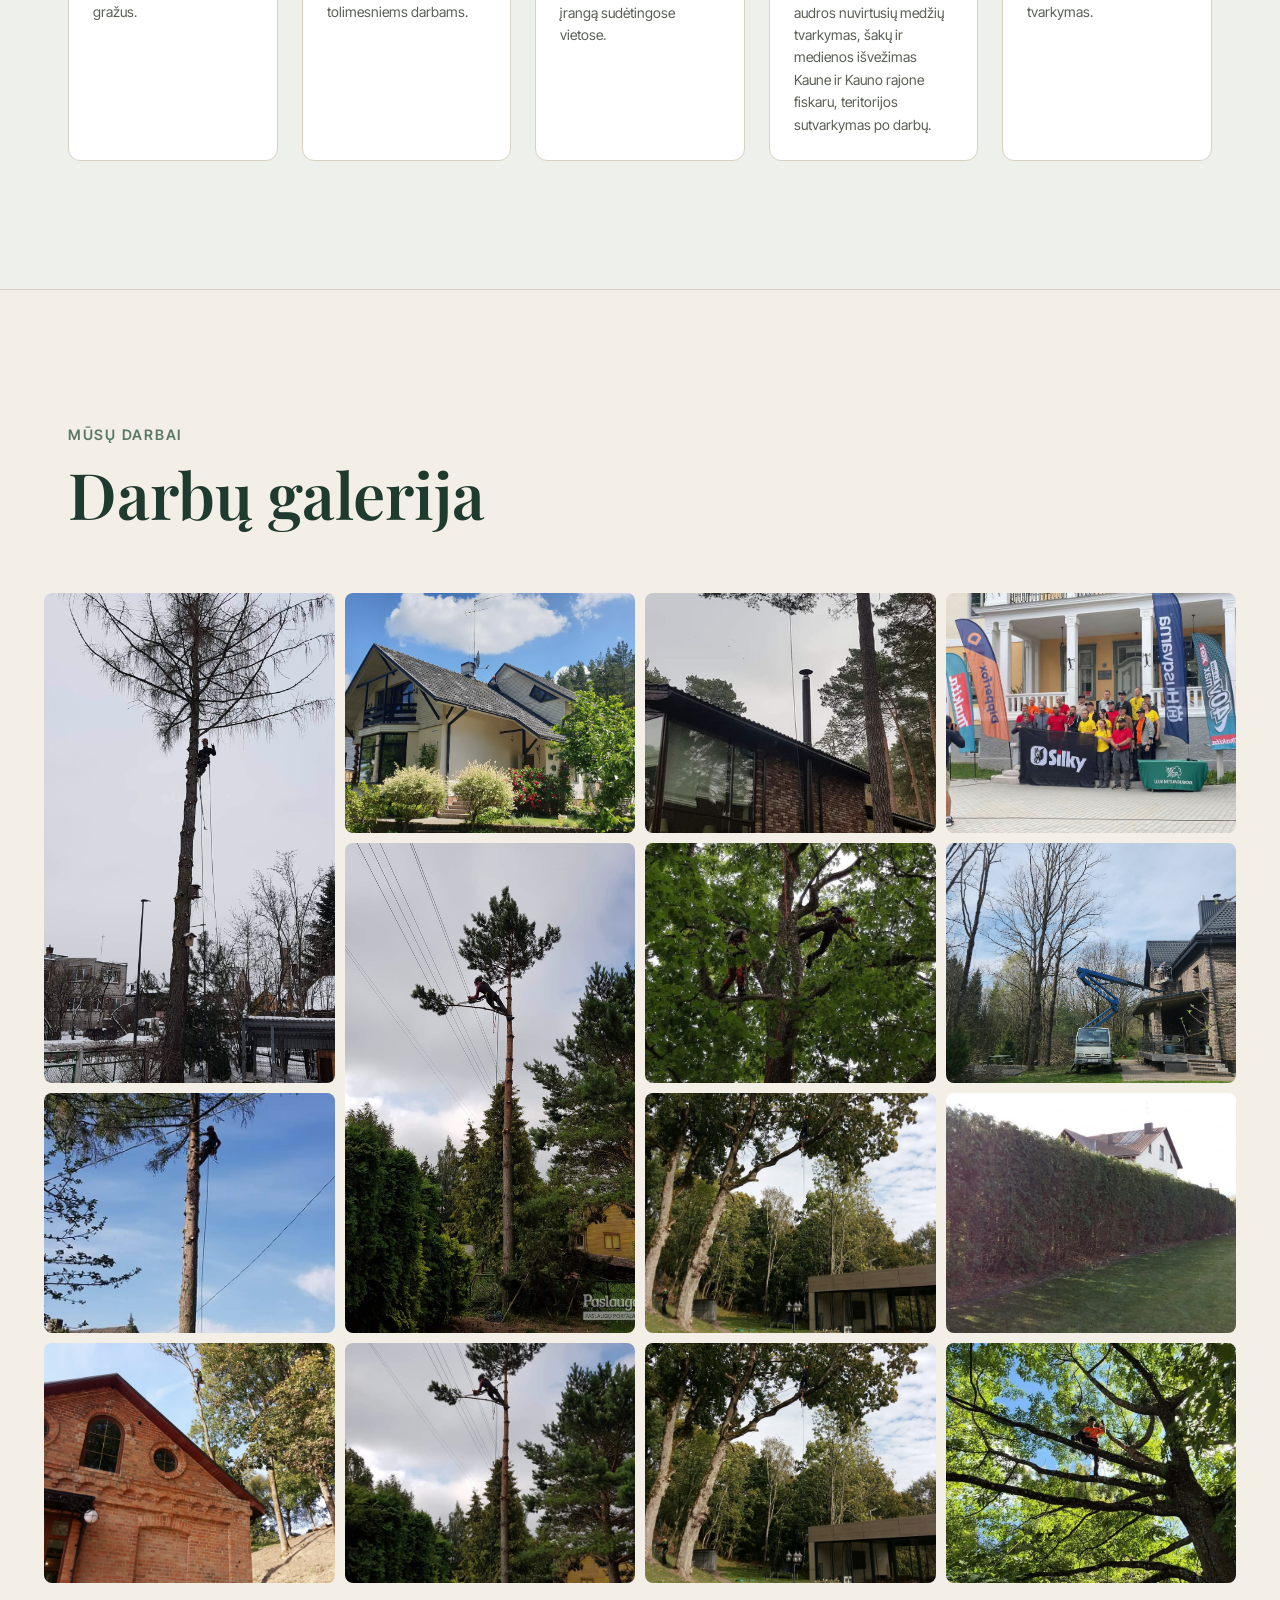
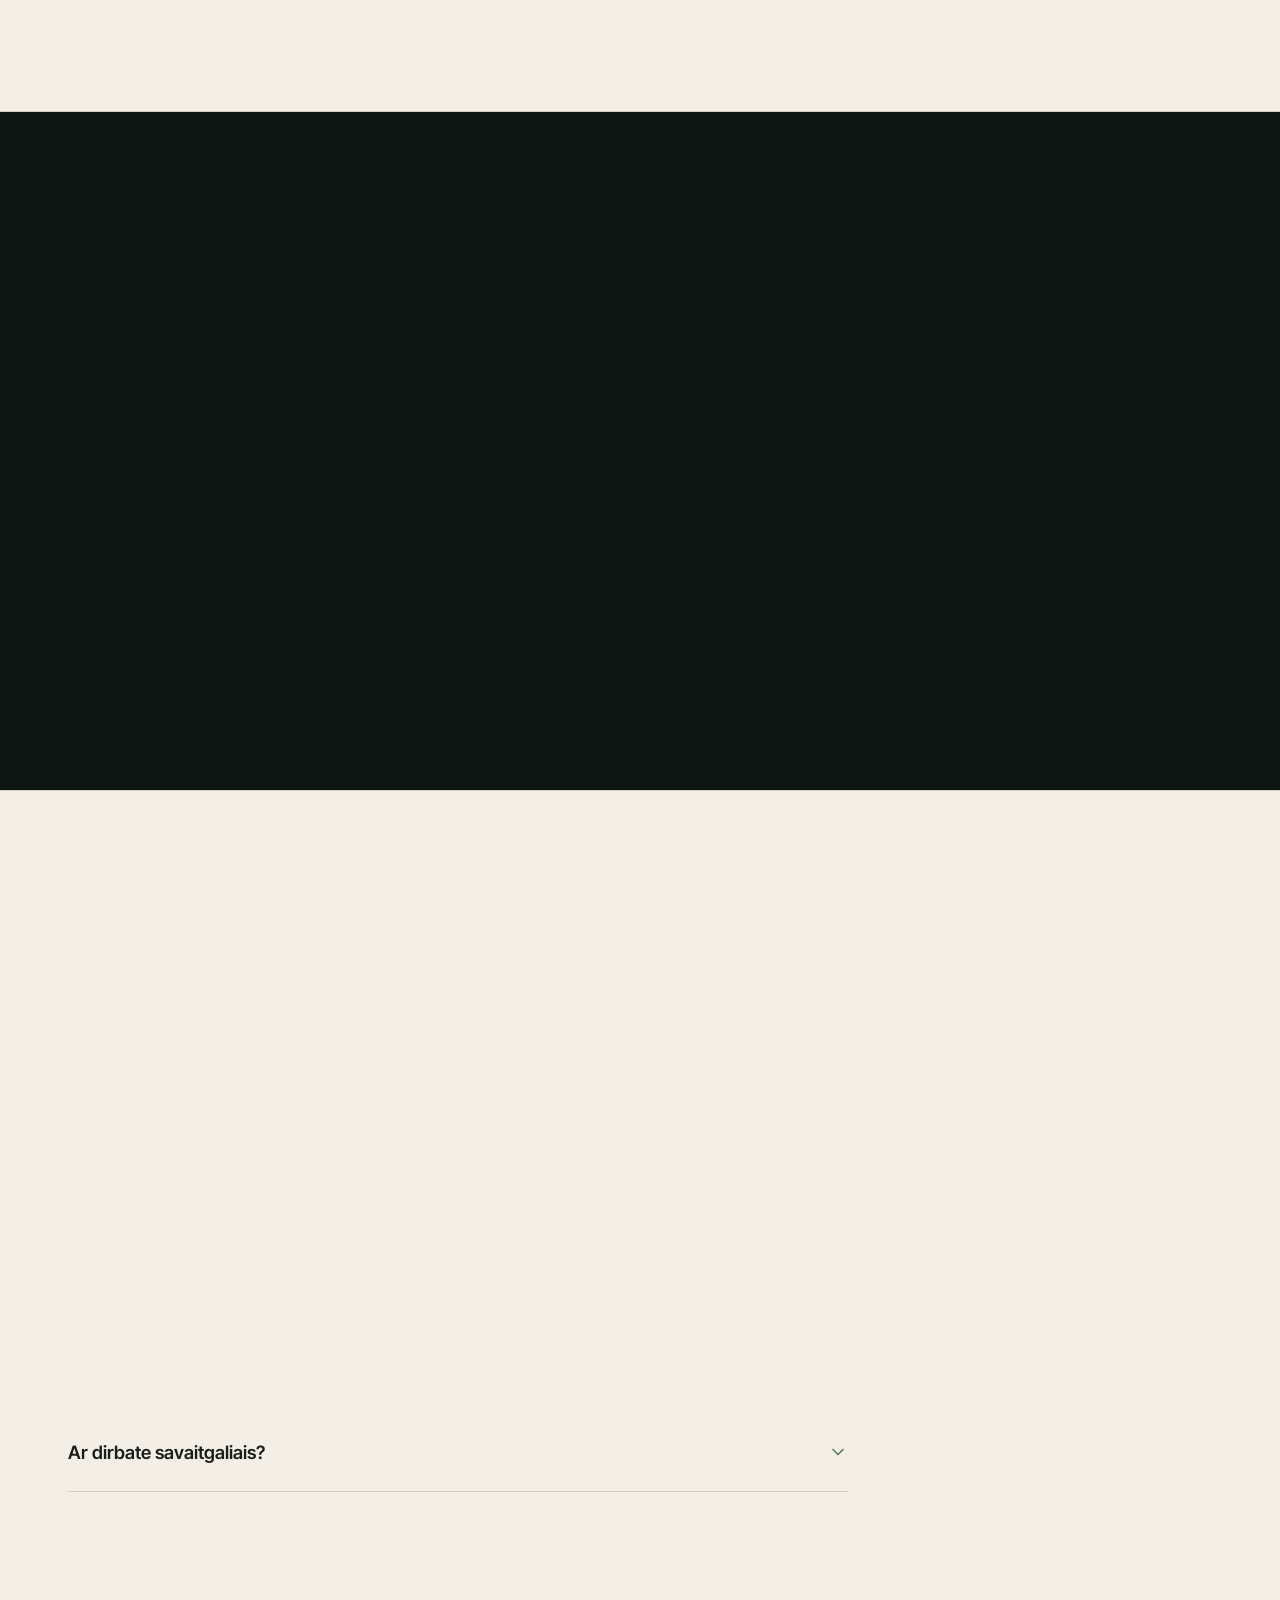
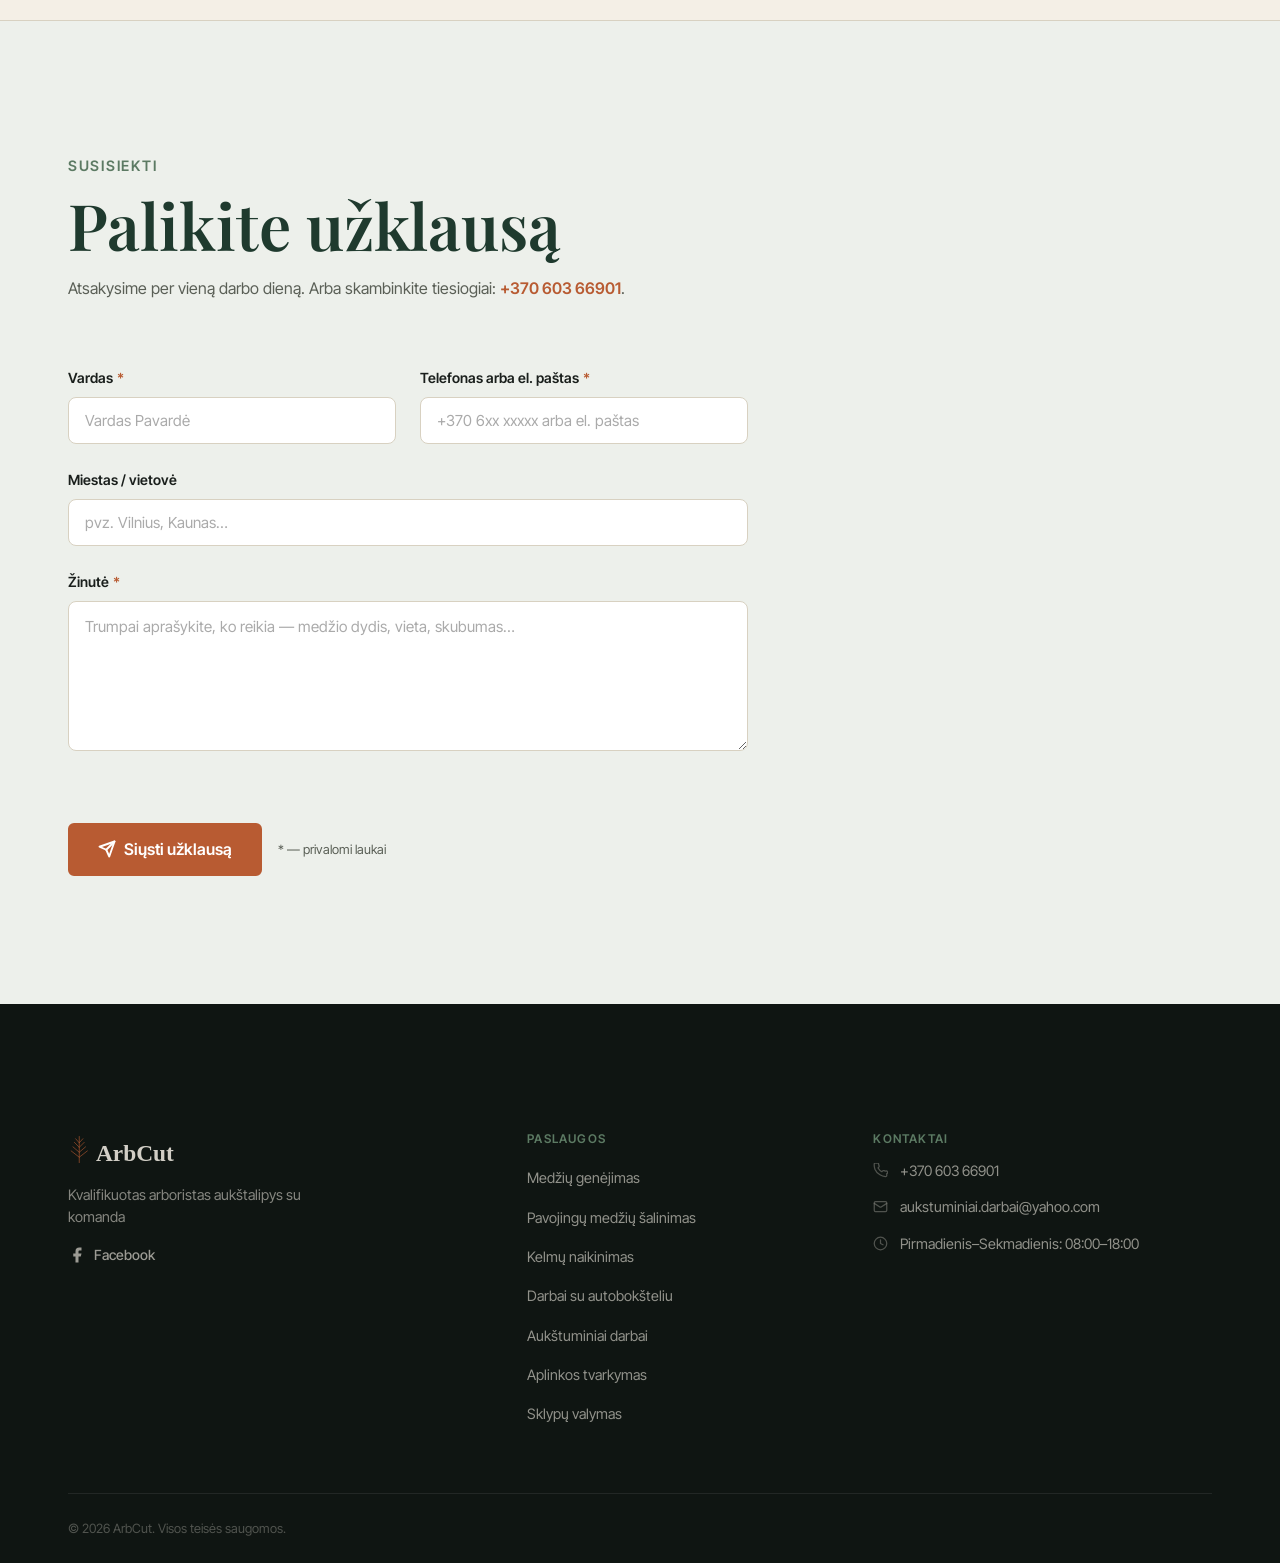
==== commit 07291e46: "Update hCaptcha site key" ====
--- a/index.html
+++ b/index.html
@@ -702,6 +702,8 @@
             <textarea class="form-field__input form-field__input--textarea" id="f-message" name="Žinutė" required
               rows="5" placeholder="Trumpai aprašykite, ko reikia — medžio dydis, vieta, skubumas…"></textarea>
           </div>
+
+          <div class="h-captcha" data-sitekey="75de3474-fc1a-4642-a228-15d0ae76ac10" style="margin-bottom:1rem;"></div>
 
           <div class="contact-form__footer">
             <button type="submit" class="btn btn--call btn--large contact-form__submit">
@@ -902,6 +904,8 @@
             required rows="4" placeholder="Trumpai aprašykite, ko reikia…"></textarea>
         </div>
 
+        <div class="h-captcha" data-sitekey="75de3474-fc1a-4642-a228-15d0ae76ac10" style="margin-bottom:1rem;"></div>
+
         <div class="contact-form__footer">
           <button type="submit" class="btn btn--call btn--large contact-form__submit">
             <svg class="btn__icon" width="18" height="18" viewBox="0 0 24 24" fill="none" stroke="currentColor"
@@ -917,6 +921,7 @@
     </div>
   </div>
 
+  <script src="https://js.hcaptcha.com/1/api.js" async defer></script>
   <script src="script.js" defer></script>
 
 </body>
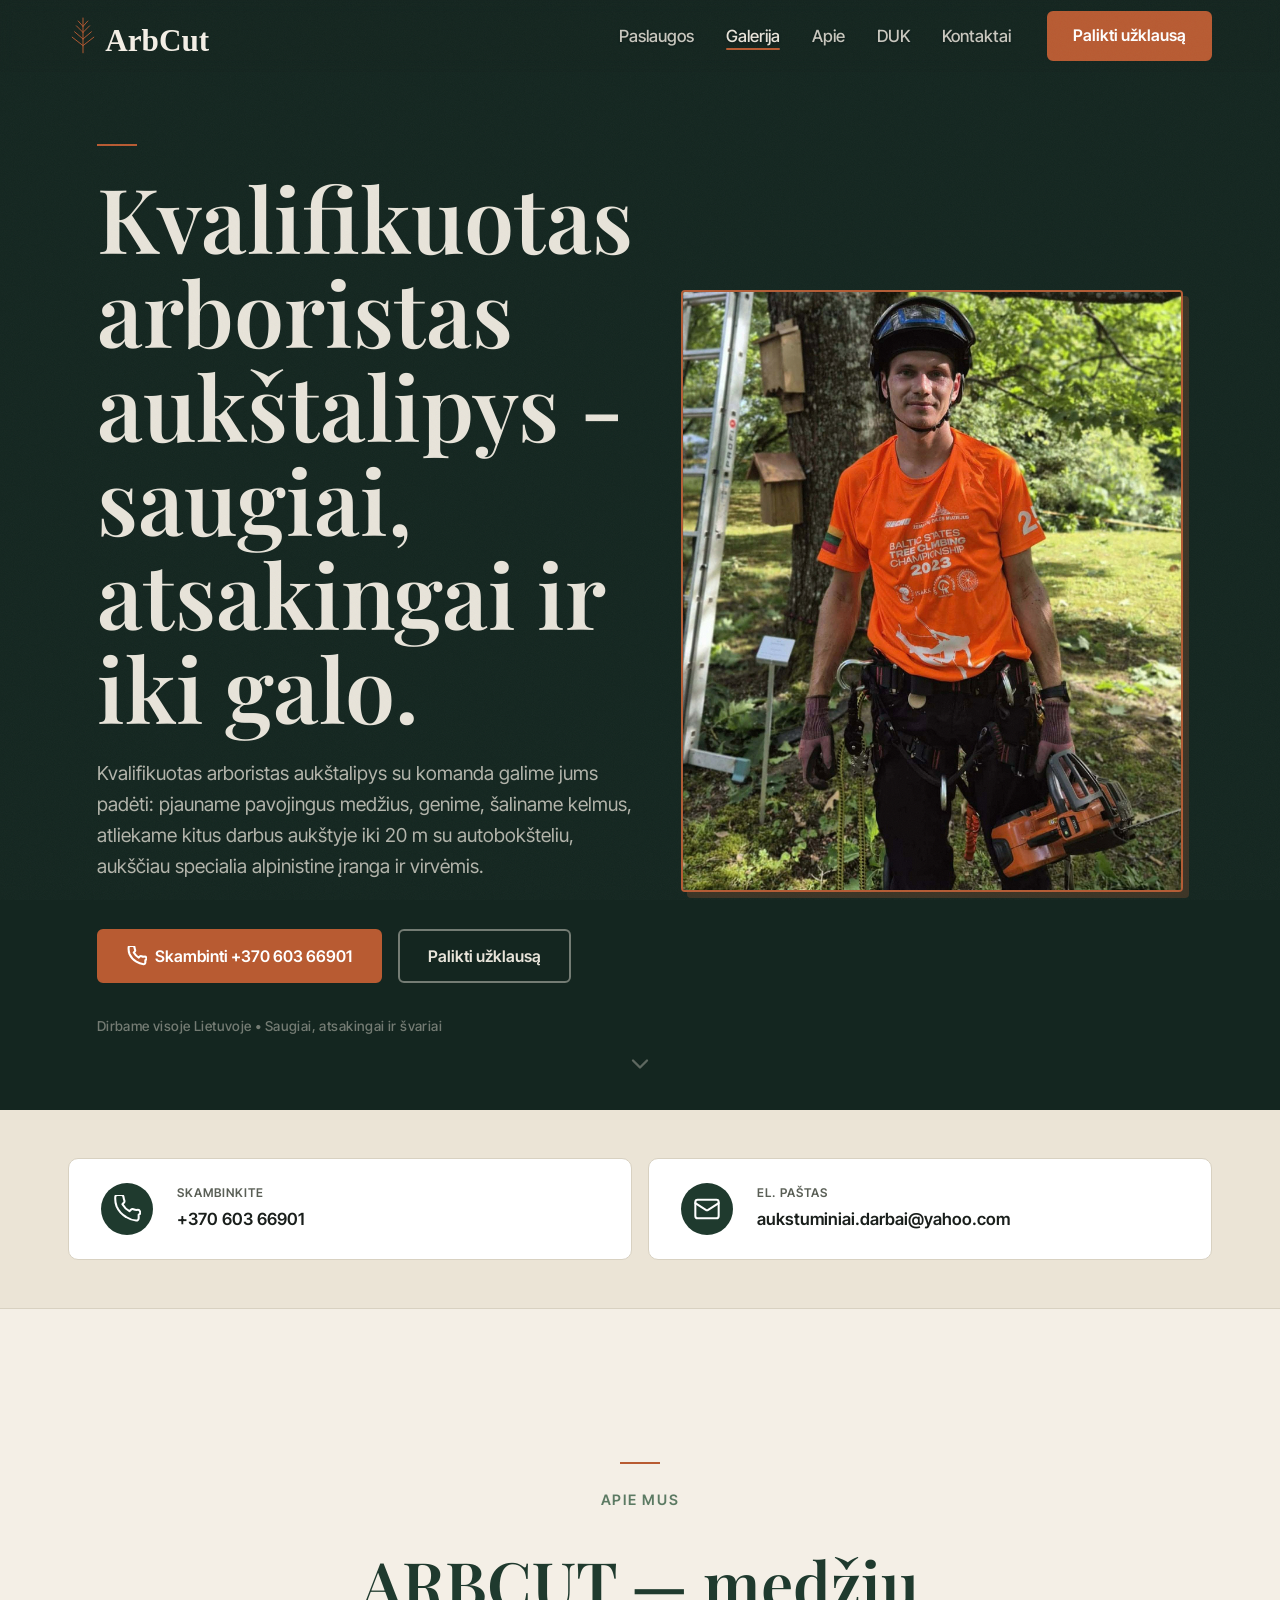
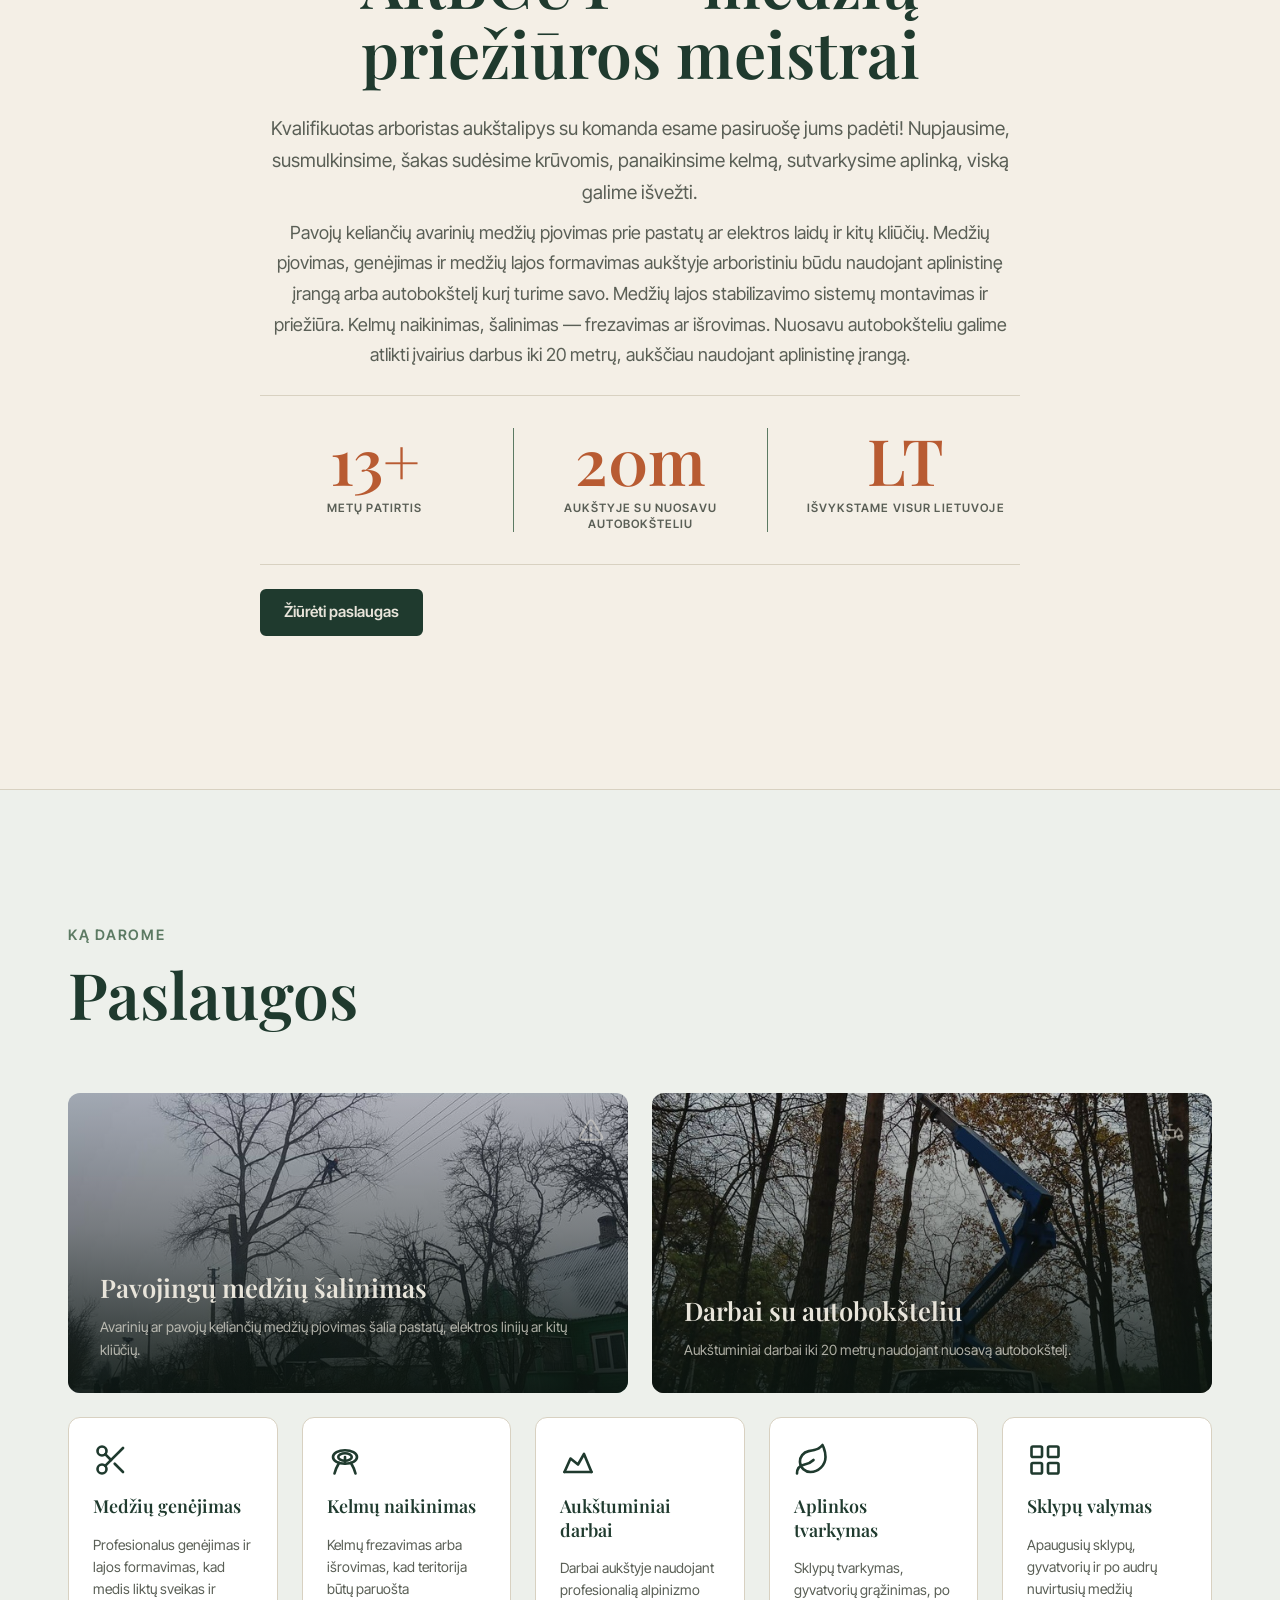
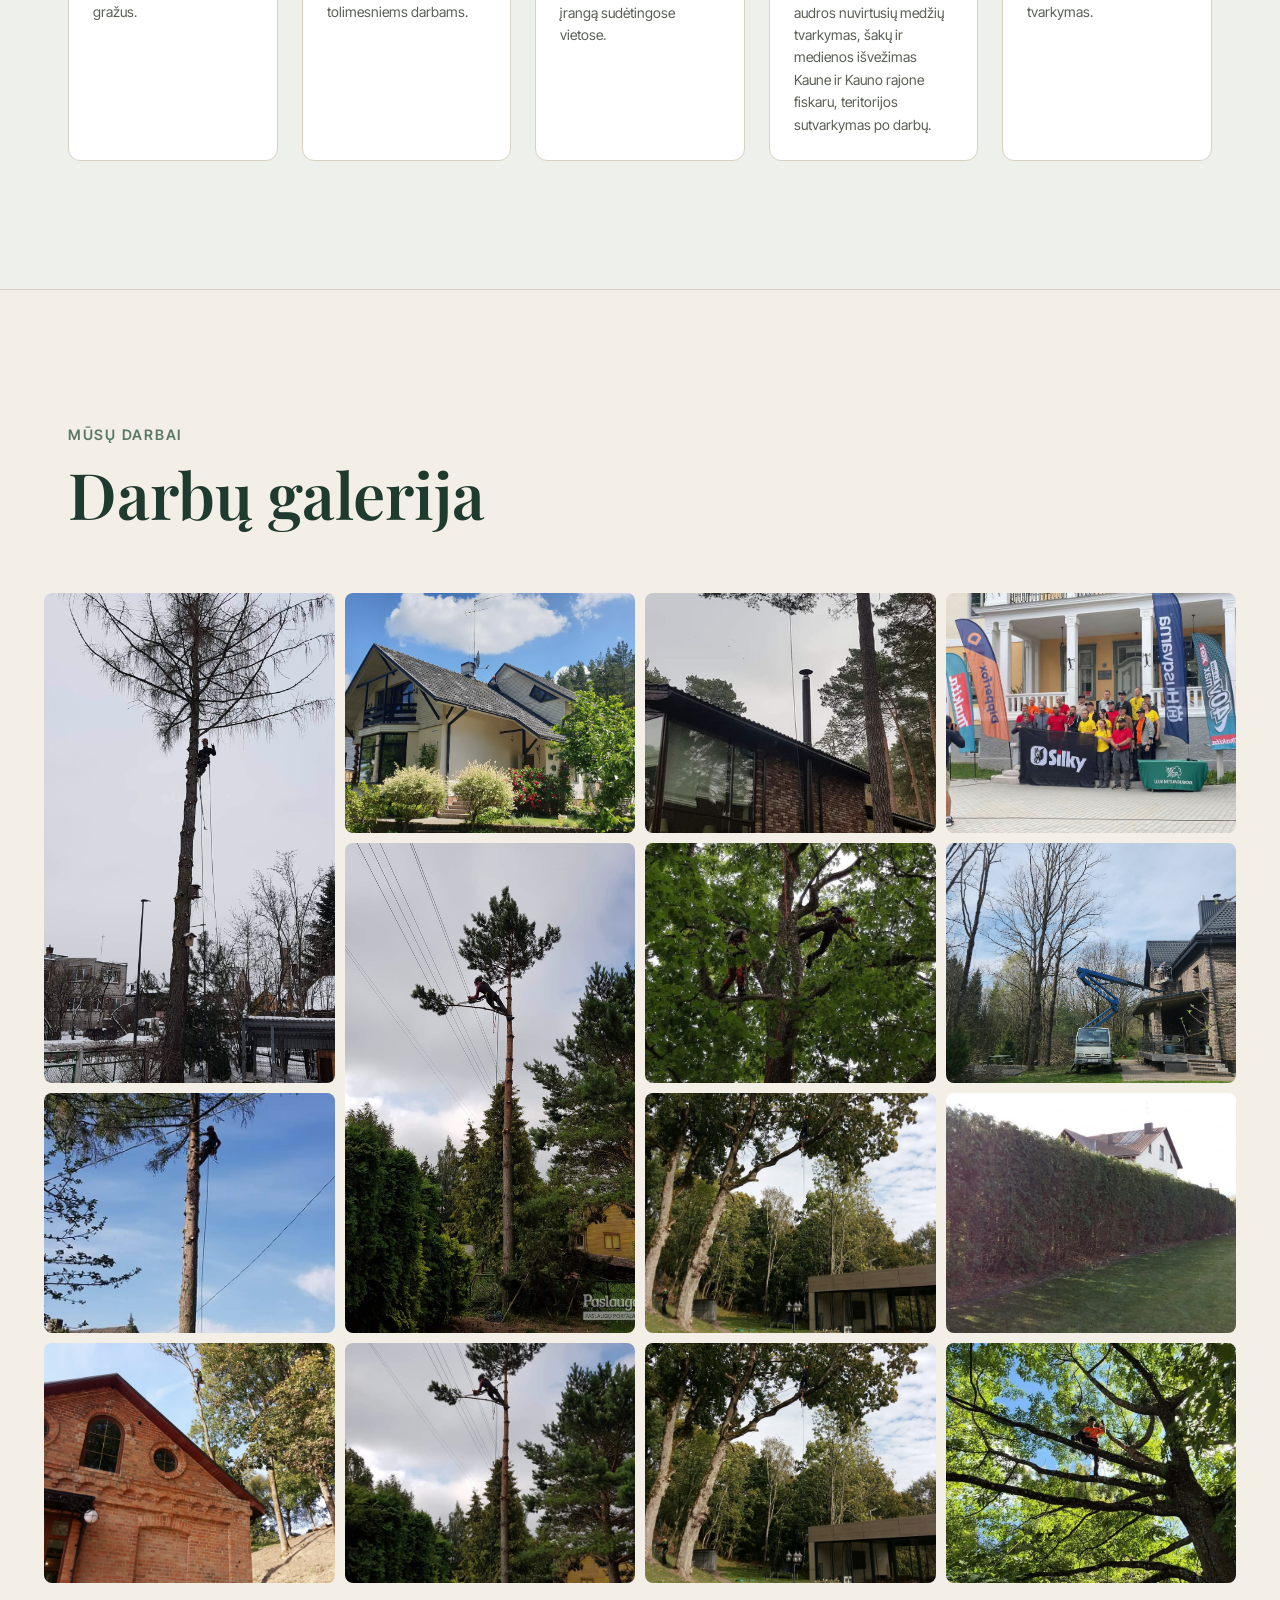
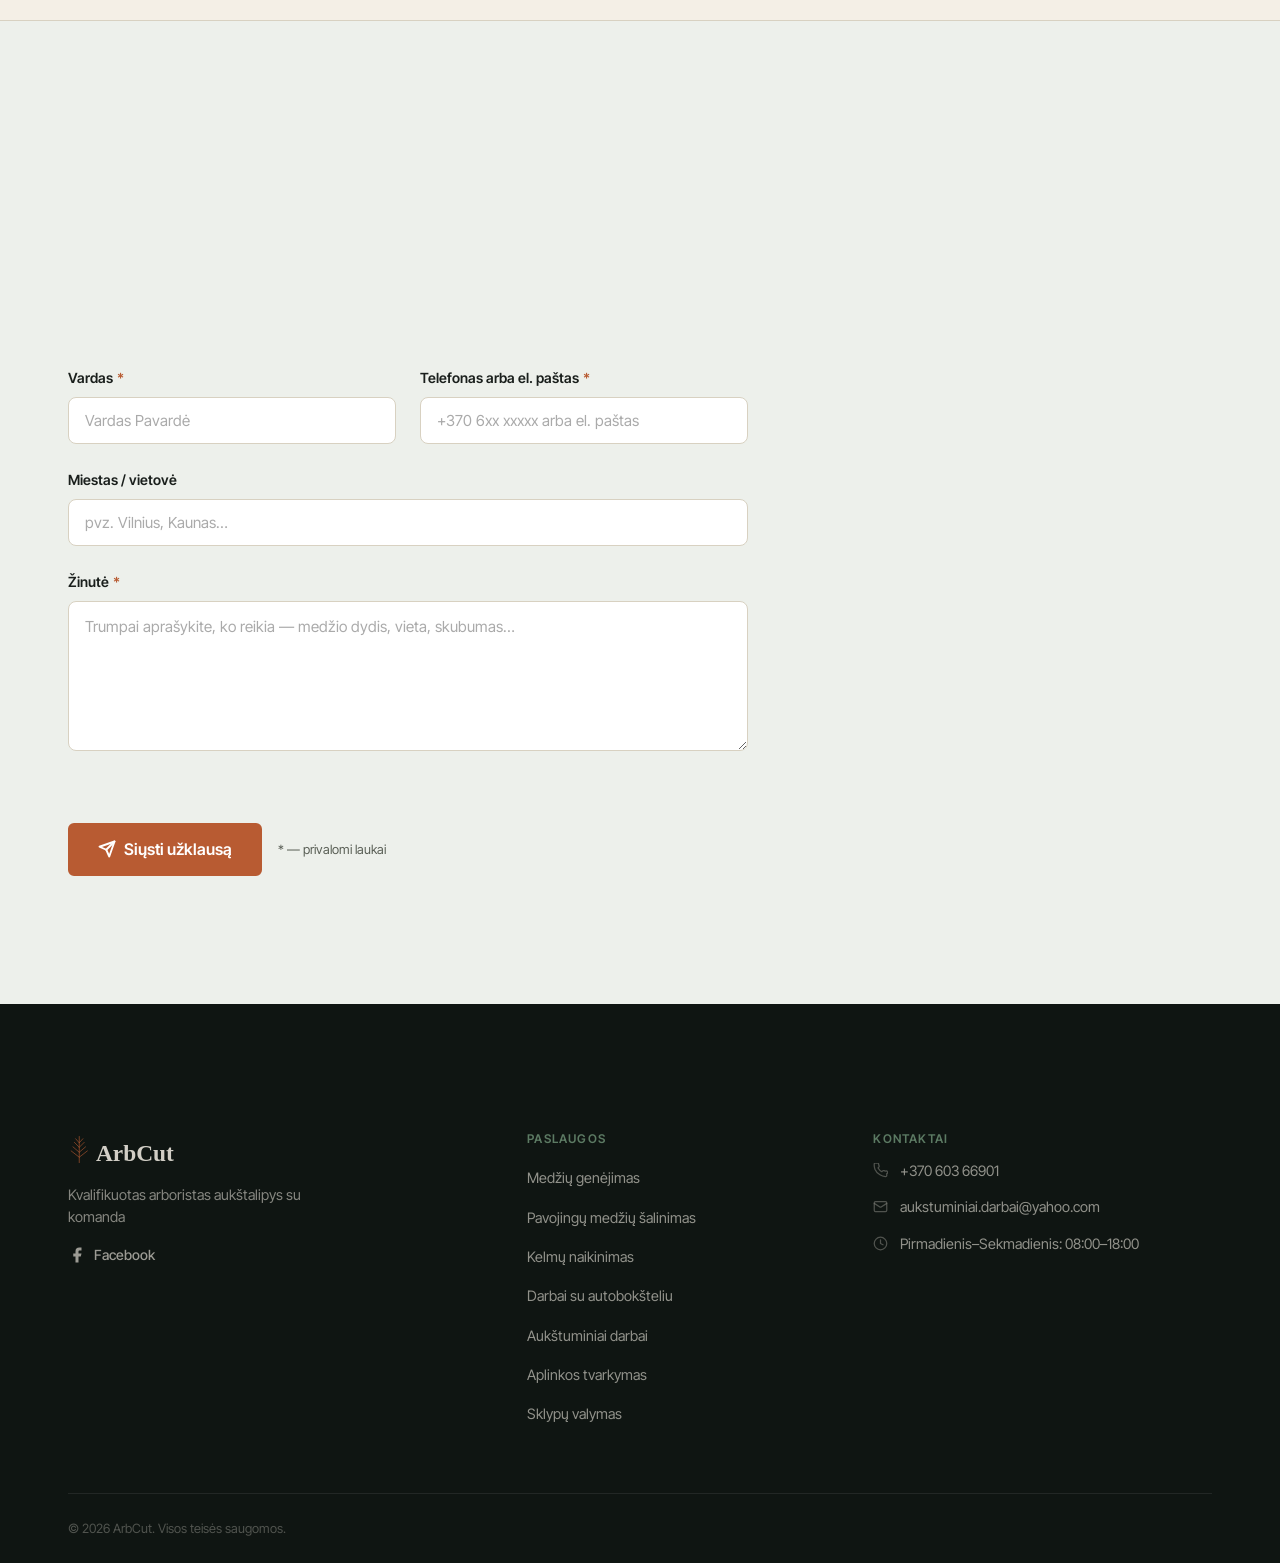
==== commit 1a80d107: "SEO: meta tags, structured data, sitemap, robots.txt" ====
--- a/index.html
+++ b/index.html
@@ -8,13 +8,17 @@
   <title>ArbCut — Medžių priežiūra ir aukštuminiai darbai Lietuvoje</title>
   <meta name="description"
     content="Kvalifikuotas arboristas aukštalipys. Medžių pjovimas, genėjimas, pavojingų medžių šalinimas, darbai su autobokšteliu iki 20 m. Skambinkite: +370 603 66901." />
+
+  <link rel="canonical" href="https://arbcut.lt/" />
 
   <!-- Open Graph -->
   <meta property="og:title" content="ArbCut — Medžių priežiūra ir aukštuminiai darbai Lietuvoje" />
   <meta property="og:description"
     content="Kvalifikuotas arboristas aukštalipys. Medžių pjovimas, genėjimas, pavojingų medžių šalinimas, darbai su autobokšteliu iki 20 m." />
   <meta property="og:type" content="website" />
-  <meta property="og:image" content="assets/images/hero (2).jpg" />
+  <meta property="og:url" content="https://arbcut.lt/" />
+  <meta property="og:locale" content="lt_LT" />
+  <meta property="og:image" content="https://arbcut.lt/assets/images/2b536cb7-4a17-4d5d-9cad-8733ba243b27.jpg" />
 
   <!-- Fonts -->
   <link rel="preconnect" href="https://fonts.googleapis.com">
@@ -28,13 +32,35 @@
   <script type="application/ld+json">
   {
     "@context": "https://schema.org",
-    "@type": "LocalBusiness",
+    "@type": "LandscapingBusiness",
     "name": "ArbCut",
+    "url": "https://arbcut.lt/",
     "telephone": "+37060366901",
     "email": "aukstuminiai.darbai@yahoo.com",
     "openingHours": "Mo-Su 08:00-18:00",
-    "areaServed": { "@type": "Country", "name": "Lithuania" },
-    "description": "Kvalifikuoti arboristai aukštalipiai. Medžių pjovimas, genėjimas, pavojingų medžių šalinimas, darbai su autobokšteliu."
+    "address": {
+      "@type": "PostalAddress",
+      "addressCountry": "LT",
+      "addressRegion": "Kauno apskritis"
+    },
+    "areaServed": {
+      "@type": "Country",
+      "name": "Lithuania"
+    },
+    "sameAs": ["https://www.facebook.com/MesGalimeTaiPadaryti/"],
+    "image": "https://arbcut.lt/assets/images/2b536cb7-4a17-4d5d-9cad-8733ba243b27.jpg",
+    "description": "Kvalifikuotas arboristas aukštalipys Lietuvoje. Medžių pjovimas, genėjimas, pavojingų medžių šalinimas, darbai su autobokšteliu iki 20 m.",
+    "hasOfferCatalog": {
+      "@type": "OfferCatalog",
+      "name": "Paslaugos",
+      "itemListElement": [
+        { "@type": "Offer", "itemOffered": { "@type": "Service", "name": "Pavojingų medžių šalinimas" } },
+        { "@type": "Offer", "itemOffered": { "@type": "Service", "name": "Medžių genėjimas" } },
+        { "@type": "Offer", "itemOffered": { "@type": "Service", "name": "Darbai su autobokšteliu" } },
+        { "@type": "Offer", "itemOffered": { "@type": "Service", "name": "Kelmų frezavimas" } },
+        { "@type": "Offer", "itemOffered": { "@type": "Service", "name": "Aplinkos tvarkymas" } }
+      ]
+    }
   }
   </script>
 </head>
